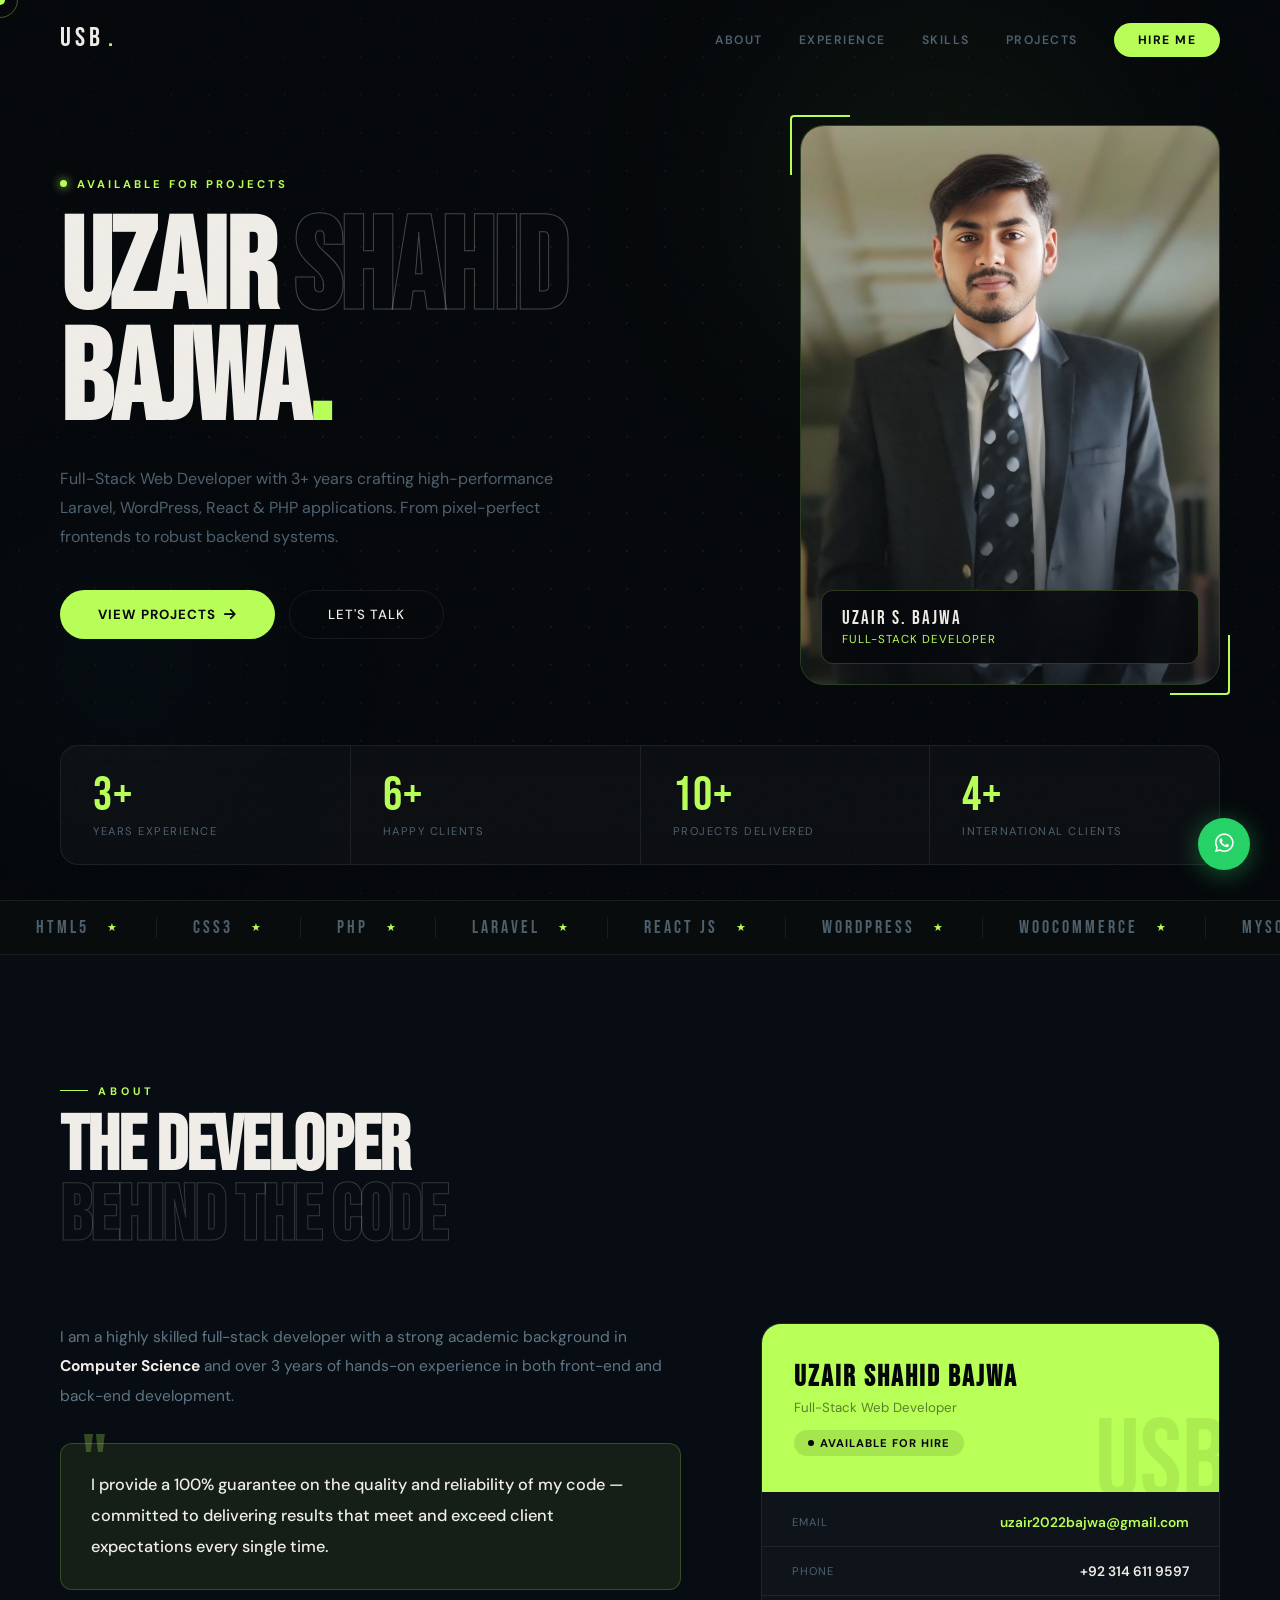
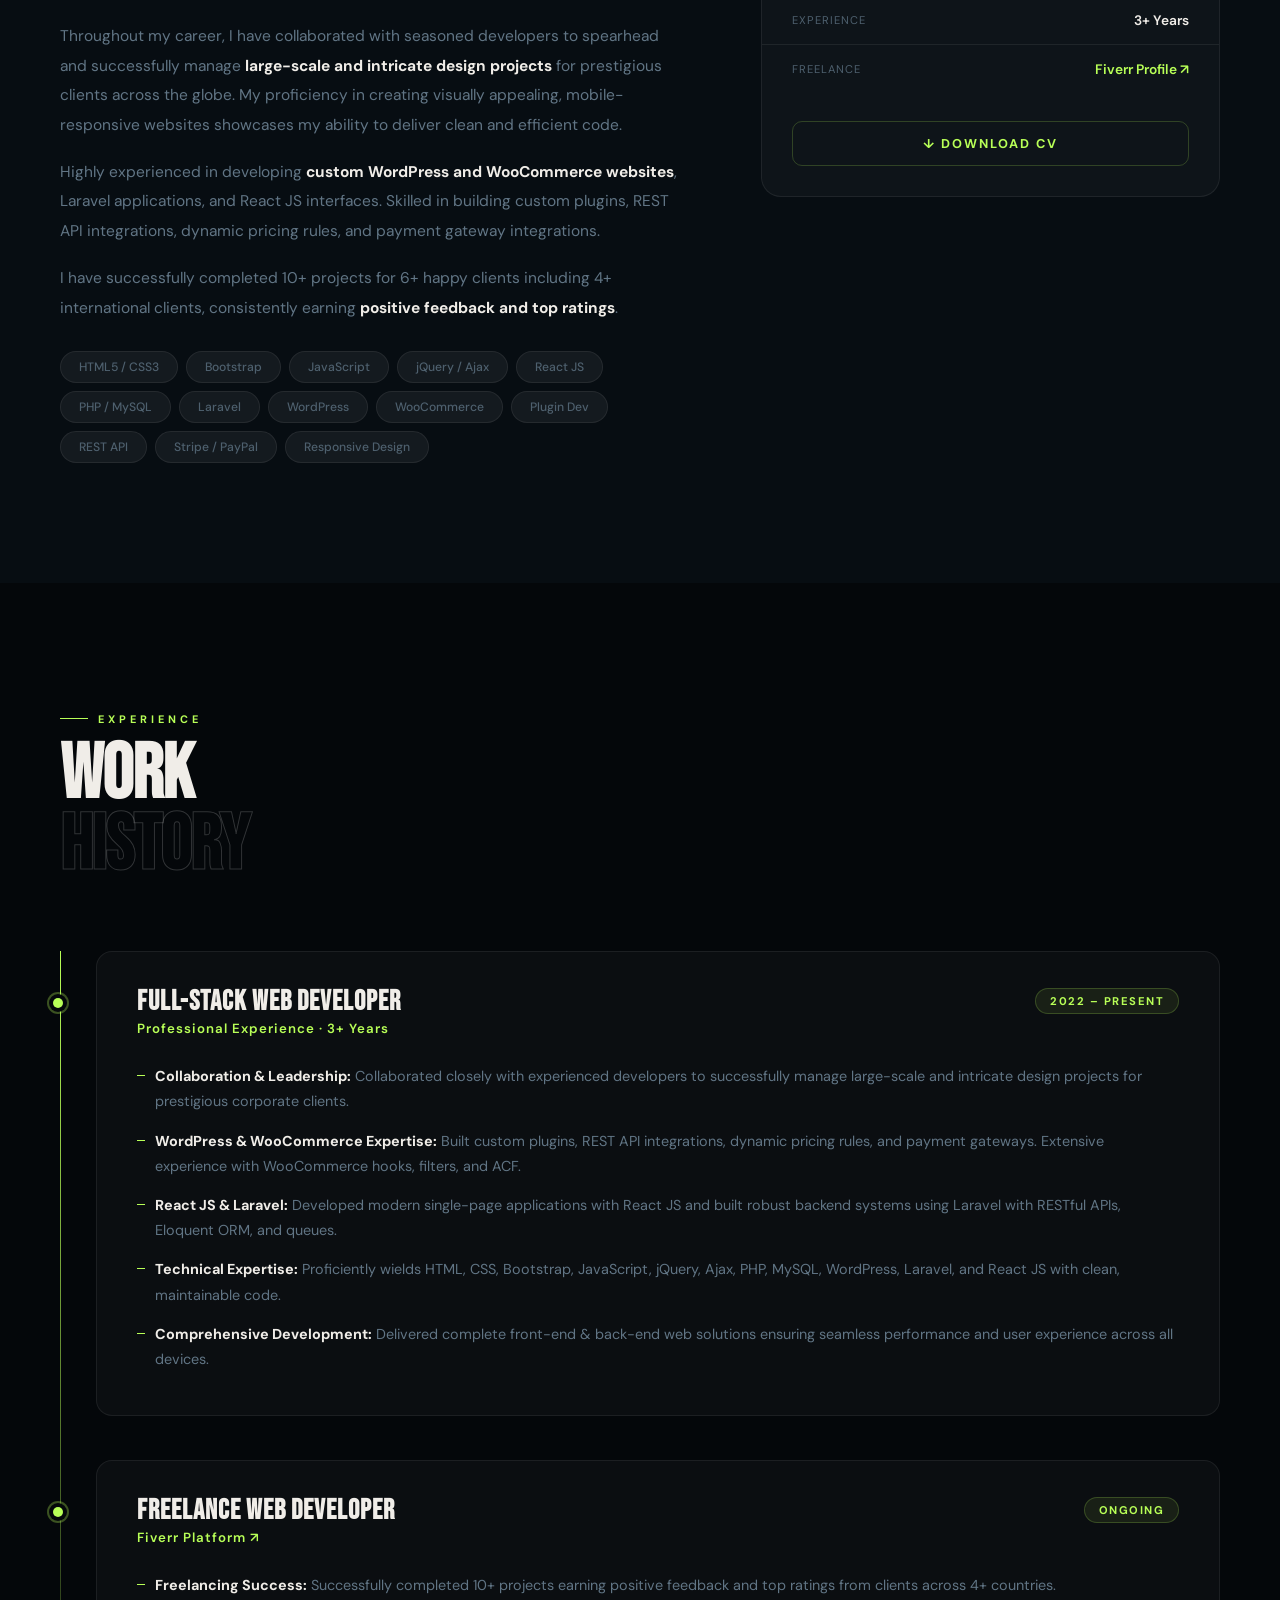
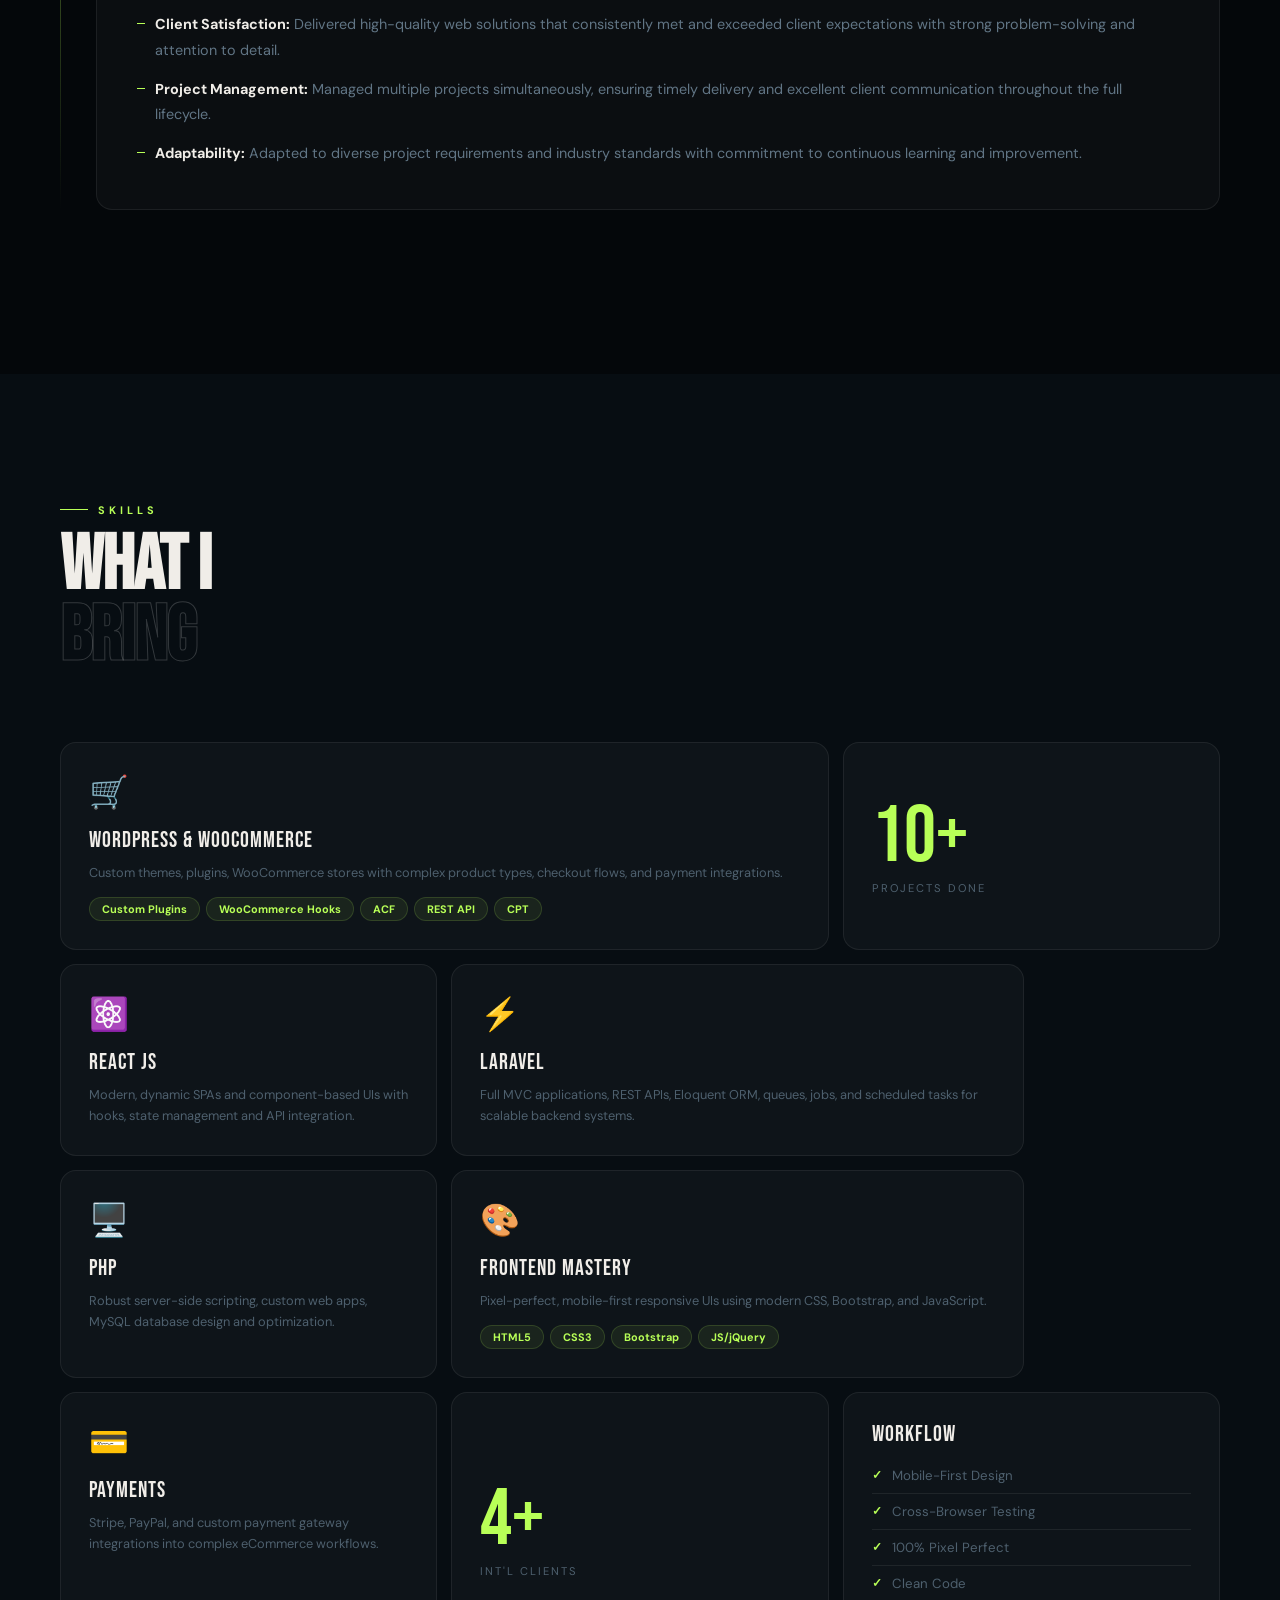
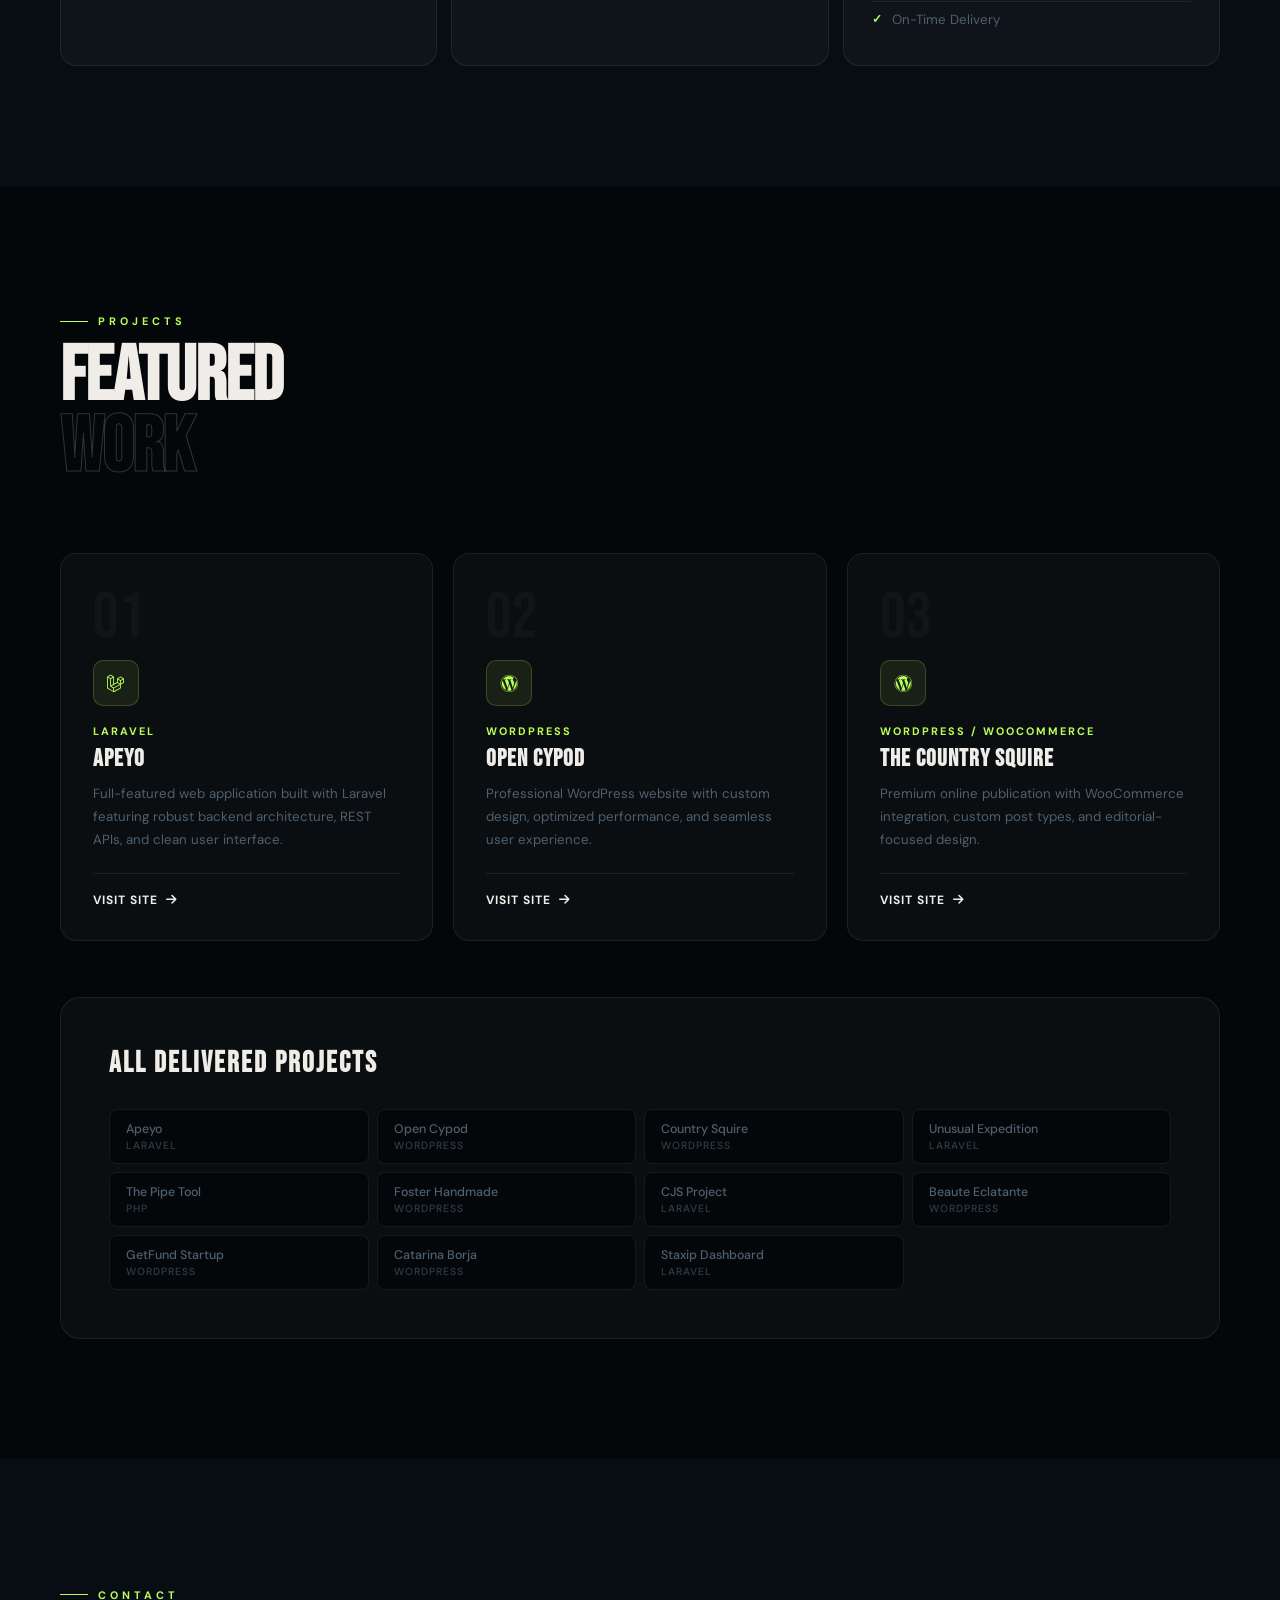
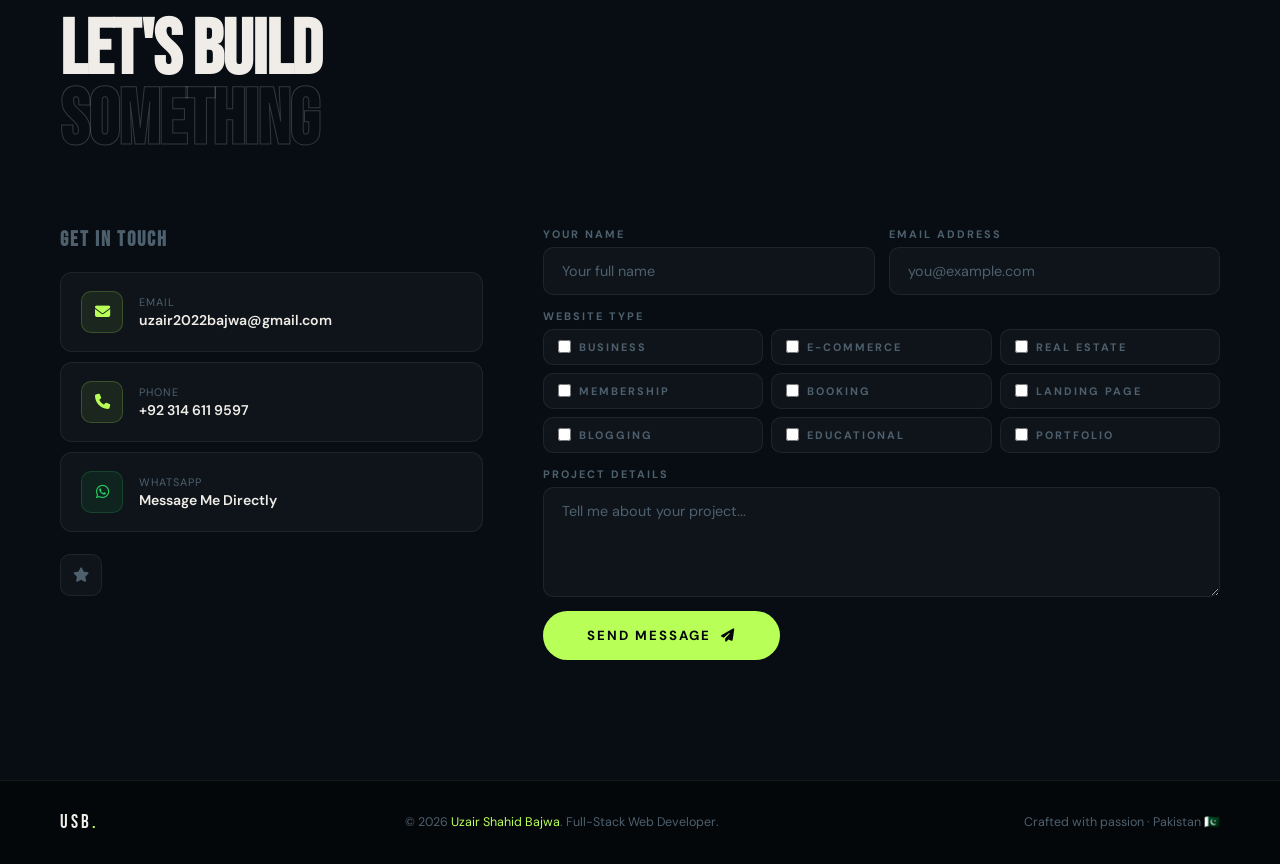
==== index.html @ b44d60c8 "Update index.html" ====
<!doctype html>
<html lang="en">
<head>
<meta charset="utf-8">
<meta name="viewport" content="width=device-width, initial-scale=1">
<title>Uzair Shahid Bajwa — Full Stack Developer</title>
<link rel="preconnect" href="https://fonts.googleapis.com">
<link rel="preconnect" href="https://fonts.gstatic.com" crossorigin>
<link href="https://fonts.googleapis.com/css2?family=Bebas+Neue&family=DM+Sans:wght@300;400;500;600&display=swap" rel="stylesheet">
<link rel="stylesheet" href="https://cdnjs.cloudflare.com/ajax/libs/font-awesome/6.4.0/css/all.min.css"/>
<link rel="stylesheet" href="css/style.css">
</head>


<div id="cursor"></div>
<div id="cursor-ring"></div>

<!-- LOADER -->
<div id="loader">
  <div class="ld-name">UZAIR <em>.</em></div>
  <div class="ld-bar"><div class="ld-fill"></div></div>
</div>

<!-- NAV -->
<nav id="nav">
  <a href="#hero" class="nav-logo">USB<em>.</em></a>
  <ul class="nav-links">
    <li><a href="#about">About</a></li>
    <li><a href="#experience">Experience</a></li>
    <li><a href="#skills">Skills</a></li>
    <li><a href="#projects">Projects</a></li>
    <li><a href="#contact" class="nav-pill">Hire Me</a></li>
  </ul>
</nav>

<!-- HERO -->
<section id="hero">
  <div class="hero-dots"></div>
  <div class="orb orb1"></div>
  <div class="orb orb2"></div>

  <div class="hero-inner">
    <div>
      <div class="hero-eyebrow">
        <span class="live-dot"></span>
        Available for Projects
      </div>
      <h1 class="hero-h1">
        UZAIR
        <span class="outline">SHAHID</span>
        BAJWA<span class="lm">.</span>
      </h1>
      <p class="hero-sub">
        Full-Stack Web Developer with 3+ years crafting high-performance Laravel, WordPress, React & PHP applications. From pixel-perfect frontends to robust backend systems.
      </p>
      <div class="hero-btns">
        <a href="#projects" class="btn-lime">View Projects <i class="fas fa-arrow-right"></i></a>
        <a href="#contact" class="btn-ghost">Let's Talk</a>
      </div>
    </div>

    <!-- IMAGE CARD -->
    <div class="hero-img-card">
      <div class="img-corner"></div>
      <div class="img-corner2"></div>
      <div class="img-frame">
        <!-- Replace src below with your actual photo path e.g. src="assets/images/uzair.jpg" -->
        <img src="images/image1.jpg" alt="Uzair Shahid Bajwa"
            />
        <div class="img-tag">
          <div class="img-tag-name">Uzair S. Bajwa</div>
          <div class="img-tag-role">Full-Stack Developer</div>
        </div>
      </div>
    </div>
  </div>

  <div class="hero-stats-strip">
    <div class="hs"><div class="hs-num">3+</div><div class="hs-lbl">Years Experience</div></div>
    <div class="hs"><div class="hs-num">6+</div><div class="hs-lbl">Happy Clients</div></div>
    <div class="hs"><div class="hs-num">10+</div><div class="hs-lbl">Projects Delivered</div></div>
    <div class="hs"><div class="hs-num">4+</div><div class="hs-lbl">International Clients</div></div>
  </div>
</section>

<!-- MARQUEE -->
<div class="marquee-wrap">
  <div class="marquee-track">
    <div class="mqi">HTML5 <em>★</em></div>
    <div class="mqi">CSS3 <em>★</em></div>
    <div class="mqi">PHP <em>★</em></div>
    <div class="mqi">Laravel <em>★</em></div>
    <div class="mqi">React JS <em>★</em></div>
    <div class="mqi">WordPress <em>★</em></div>
    <div class="mqi">WooCommerce <em>★</em></div>
    <div class="mqi">MySQL <em>★</em></div>
    <div class="mqi">JavaScript <em>★</em></div>
    <div class="mqi">jQuery <em>★</em></div>
    <div class="mqi">Bootstrap <em>★</em></div>
    <div class="mqi">REST API <em>★</em></div>
    <!-- duplicate -->
    <div class="mqi">HTML5 <em>★</em></div>
    <div class="mqi">CSS3 <em>★</em></div>
    <div class="mqi">PHP <em>★</em></div>
    <div class="mqi">Laravel <em>★</em></div>
    <div class="mqi">React JS <em>★</em></div>
    <div class="mqi">WordPress <em>★</em></div>
    <div class="mqi">WooCommerce <em>★</em></div>
    <div class="mqi">MySQL <em>★</em></div>
    <div class="mqi">JavaScript <em>★</em></div>
    <div class="mqi">jQuery <em>★</em></div>
    <div class="mqi">Bootstrap <em>★</em></div>
    <div class="mqi">REST API <em>★</em></div>
  </div>
</div>

<!-- ABOUT -->
<section id="about">
  <div class="lbl">About</div>
  <h2 class="big">THE DEVELOPER<br><span class="dim">BEHIND THE CODE</span></h2>
  <div class="about-grid">
    <div class="about-text">
      <p>I am a highly skilled full-stack developer with a strong academic background in <strong>Computer Science</strong> and over 3 years of hands-on experience in both front-end and back-end development.</p>
      <div class="quote-block">
        <p>I provide a 100% guarantee on the quality and reliability of my code — committed to delivering results that meet and exceed client expectations every single time.</p>
      </div>
      <p>Throughout my career, I have collaborated with seasoned developers to spearhead and successfully manage <strong>large-scale and intricate design projects</strong> for prestigious clients across the globe. My proficiency in creating visually appealing, mobile-responsive websites showcases my ability to deliver clean and efficient code.</p>
      <p>Highly experienced in developing <strong>custom WordPress and WooCommerce websites</strong>, Laravel applications, and React JS interfaces. Skilled in building custom plugins, REST API integrations, dynamic pricing rules, and payment gateway integrations.</p>
      <p>I have successfully completed 10+ projects for 6+ happy clients including 4+ international clients, consistently earning <strong>positive feedback and top ratings</strong>.</p>
      <div class="stags">
        <span class="stag">HTML5 / CSS3</span>
        <span class="stag">Bootstrap</span>
        <span class="stag">JavaScript</span>
        <span class="stag">jQuery / Ajax</span>
        <span class="stag">React JS</span>
        <span class="stag">PHP / MySQL</span>
        <span class="stag">Laravel</span>
        <span class="stag">WordPress</span>
        <span class="stag">WooCommerce</span>
        <span class="stag">Plugin Dev</span>
        <span class="stag">REST API</span>
        <span class="stag">Stripe / PayPal</span>
        <span class="stag">Responsive Design</span>
      </div>
    </div>
    <div>
      <div class="info-panel">
        <div class="ip-top">
          <h3>Uzair Shahid Bajwa</h3>
          <p>Full-Stack Web Developer</p>
          <span class="avail"><span class="adot"></span> Available for Hire</span>
        </div>
        <div class="ip-body">
          <div class="ip-row">
            <span class="ip-k">Email</span>
            <span class="ip-v"><a href="mailto:uzair2022bajwa@gmail.com">uzair2022bajwa@gmail.com</a></span>
          </div>
          <div class="ip-row">
            <span class="ip-k">Phone</span>
            <span class="ip-v"><a href="tel:+923146119597" style="color:var(--white)">+92 314 611 9597</a></span>
          </div>
          <div class="ip-row">
            <span class="ip-k">Experience</span>
            <span class="ip-v">3+ Years</span>
          </div>
          <div class="ip-row">
            <span class="ip-k">Freelance</span>
            <span class="ip-v"><a href="https://www.fiverr.com/s/dDQYqYa" target="_blank">Fiverr Profile ↗</a></span>
          </div>
        </div>
        <a href="images/my_cv.pdf" download target="_blank" class="cv-btn">↓ Download CV</a>
      </div>
    </div>
  </div>
</section>

<!-- EXPERIENCE -->
<section id="experience">
  <div class="lbl">Experience</div>
  <h2 class="big">WORK<br><span class="dim">HISTORY</span></h2>
  <div class="exp-tl">
    <div class="exp-item">
      <div class="exp-top">
        <h3 class="exp-role">Full-Stack Web Developer</h3>
        <span class="exp-period">2022 – Present</span>
      </div>
      <p class="exp-co">Professional Experience · 3+ Years</p>
      <ul class="exp-pts">
        <li><strong>Collaboration & Leadership:</strong> Collaborated closely with experienced developers to successfully manage large-scale and intricate design projects for prestigious corporate clients.</li>
        <li><strong>WordPress & WooCommerce Expertise:</strong> Built custom plugins, REST API integrations, dynamic pricing rules, and payment gateways. Extensive experience with WooCommerce hooks, filters, and ACF.</li>
        <li><strong>React JS & Laravel:</strong> Developed modern single-page applications with React JS and built robust backend systems using Laravel with RESTful APIs, Eloquent ORM, and queues.</li>
        <li><strong>Technical Expertise:</strong> Proficiently wields HTML, CSS, Bootstrap, JavaScript, jQuery, Ajax, PHP, MySQL, WordPress, Laravel, and React JS with clean, maintainable code.</li>
        <li><strong>Comprehensive Development:</strong> Delivered complete front-end & back-end web solutions ensuring seamless performance and user experience across all devices.</li>
      </ul>
    </div>
    <div class="exp-item">
      <div class="exp-top">
        <h3 class="exp-role">Freelance Web Developer</h3>
        <span class="exp-period">Ongoing</span>
      </div>
      <p class="exp-co"><a href="https://www.fiverr.com/s/dDQYqYa" target="_blank">Fiverr Platform ↗</a></p>
      <ul class="exp-pts">
        <li><strong>Freelancing Success:</strong> Successfully completed 10+ projects earning positive feedback and top ratings from clients across 4+ countries.</li>
        <li><strong>Client Satisfaction:</strong> Delivered high-quality web solutions that consistently met and exceeded client expectations with strong problem-solving and attention to detail.</li>
        <li><strong>Project Management:</strong> Managed multiple projects simultaneously, ensuring timely delivery and excellent client communication throughout the full lifecycle.</li>
        <li><strong>Adaptability:</strong> Adapted to diverse project requirements and industry standards with commitment to continuous learning and improvement.</li>
      </ul>
    </div>
  </div>
</section>

<!-- SKILLS BENTO -->
<section id="skills">
  <div class="lbl">Skills</div>
  <h2 class="big">WHAT I<br><span class="dim">BRING</span></h2>
  <div class="bento">
    <div class="bc w4">
      <span class="bc-icon">🛒</span>
      <div class="bc-title">WordPress & WooCommerce</div>
      <div class="bc-desc">Custom themes, plugins, WooCommerce stores with complex product types, checkout flows, and payment integrations.</div>
      <div class="bc-tags">
        <span class="btag">Custom Plugins</span>
        <span class="btag">WooCommerce Hooks</span>
        <span class="btag">ACF</span>
        <span class="btag">REST API</span>
        <span class="btag">CPT</span>
      </div>
    </div>
    <div class="bc w2 big-stat">
      <div class="big-num">10+</div>
      <div class="big-lbl">Projects Done</div>
    </div>

    <div class="bc w2">
      <span class="bc-icon">⚛️</span>
      <div class="bc-title">React JS</div>
      <div class="bc-desc">Modern, dynamic SPAs and component-based UIs with hooks, state management and API integration.</div>
    </div>
    <div class="bc w3">
      <span class="bc-icon">⚡</span>
      <div class="bc-title">Laravel</div>
      <div class="bc-desc">Full MVC applications, REST APIs, Eloquent ORM, queues, jobs, and scheduled tasks for scalable backend systems.</div>
    </div>
    <div class="bc w2">
      <span class="bc-icon">🖥️</span>
      <div class="bc-title">PHP</div>
      <div class="bc-desc">Robust server-side scripting, custom web apps, MySQL database design and optimization.</div>
    </div>

    <div class="bc w3">
      <span class="bc-icon">🎨</span>
      <div class="bc-title">Frontend Mastery</div>
      <div class="bc-desc">Pixel-perfect, mobile-first responsive UIs using modern CSS, Bootstrap, and JavaScript.</div>
      <div class="bc-tags">
        <span class="btag">HTML5</span>
        <span class="btag">CSS3</span>
        <span class="btag">Bootstrap</span>
        <span class="btag">JS/jQuery</span>
      </div>
    </div>
    <div class="bc w2">
      <span class="bc-icon">💳</span>
      <div class="bc-title">Payments</div>
      <div class="bc-desc">Stripe, PayPal, and custom payment gateway integrations into complex eCommerce workflows.</div>
    </div>
    <div class="bc w2 big-stat">
      <div class="big-num">4+</div>
      <div class="big-lbl">Int'l Clients</div>
    </div>

    <div class="bc w2">
      <div class="bc-title">Workflow</div>
      <ul class="wf-list">
        <li>Mobile-First Design</li>
        <li>Cross-Browser Testing</li>
        <li>100% Pixel Perfect</li>
        <li>Clean Code</li>
        <li>On-Time Delivery</li>
      </ul>
    </div>
  </div>
</section>

<!-- PROJECTS -->
<section id="projects">
  <div class="lbl">Projects</div>
  <h2 class="big">FEATURED<br><span class="dim">WORK</span></h2>

  <div class="proj-grid">
    <div class="proj-card">
      <div class="proj-num">01</div>
      <div class="proj-icon"><i class="fab fa-laravel"></i></div>
      <p class="proj-tech">Laravel</p>
      <h3 class="proj-name">Apeyo</h3>
      <p class="proj-desc">Full-featured web application built with Laravel featuring robust backend architecture, REST APIs, and clean user interface.</p>
      <a href="https://www.apeyo.com/" target="_blank" class="proj-link">Visit Site <i class="fas fa-arrow-right"></i></a>
    </div>
    <div class="proj-card">
      <div class="proj-num">02</div>
      <div class="proj-icon"><i class="fab fa-wordpress"></i></div>
      <p class="proj-tech">WordPress</p>
      <h3 class="proj-name">Open Cypod</h3>
      <p class="proj-desc">Professional WordPress website with custom design, optimized performance, and seamless user experience.</p>
      <a href="https://opencypod.org/" target="_blank" class="proj-link">Visit Site <i class="fas fa-arrow-right"></i></a>
    </div>
    <div class="proj-card">
      <div class="proj-num">03</div>
      <div class="proj-icon"><i class="fab fa-wordpress"></i></div>
      <p class="proj-tech">WordPress / WooCommerce</p>
      <h3 class="proj-name">The Country Squire</h3>
      <p class="proj-desc">Premium online publication with WooCommerce integration, custom post types, and editorial-focused design.</p>
      <a href="https://www.thecountrysquireonline.com/" target="_blank" class="proj-link">Visit Site <i class="fas fa-arrow-right"></i></a>
    </div>
  </div>

  <div class="port-wrap">
    <h3>All Delivered Projects</h3>
    <div class="port-links">
      <a href="https://www.apeyo.com/" target="_blank" class="pl">Apeyo<span>Laravel</span></a>
      <a href="https://opencypod.org/" target="_blank" class="pl">Open Cypod<span>WordPress</span></a>
      <a href="https://www.thecountrysquireonline.com/" target="_blank" class="pl">Country Squire<span>WordPress</span></a>
      <a href="https://office.unusualexpedition.com/" target="_blank" class="pl">Unusual Expedition<span>Laravel</span></a>
      <a href="http://thepipetool.com/view/index.php" target="_blank" class="pl">The Pipe Tool<span>PHP</span></a>
      <a href="https://fosterhandmade.com/" target="_blank" class="pl">Foster Handmade<span>WordPress</span></a>
      <a href="https://cjs.mya.mybluehost.me/" target="_blank" class="pl">CJS Project<span>Laravel</span></a>
      <a href="https://beauteeclatante.pk/" target="_blank" class="pl">Beaute Eclatante<span>WordPress</span></a>
      <a href="https://getfund-startup.com/" target="_blank" class="pl">GetFund Startup<span>WordPress</span></a>
      <a href="https://catarinaborja.com/" target="_blank" class="pl">Catarina Borja<span>WordPress</span></a>
      <a href="https://dashboard.staxip.com/" target="_blank" class="pl">Staxip Dashboard<span>Laravel</span></a>
    </div>
  </div>
</section>

<!-- CONTACT -->
<section id="contact">
  <div class="lbl">Contact</div>
  <h2 class="big">LET'S BUILD<br><span class="dim">SOMETHING</span></h2>

  <div class="contact-wrap">
    <div class="contact-left">
      <h3>GET IN TOUCH</h3>
      <a href="mailto:uzair2022bajwa@gmail.com" class="ci">
        <div class="ci-icon"><i class="fas fa-envelope"></i></div>
        <div><div class="ci-t1">Email</div><div class="ci-t2">uzair2022bajwa@gmail.com</div></div>
      </a>
      <a href="tel:+923146119597" class="ci" style="text-decoration:none">
        <div class="ci-icon"><i class="fas fa-phone"></i></div>
        <div><div class="ci-t1">Phone</div><div class="ci-t2">+92 314 611 9597</div></div>
      </a>
      <a href="https://wa.me/923146119597" target="_blank" class="ci" style="text-decoration:none">
        <div class="ci-icon" style="color:#25d366;background:rgba(37,211,102,0.08);border-color:rgba(37,211,102,0.2)"><i class="fab fa-whatsapp"></i></div>
        <div><div class="ci-t1">WhatsApp</div><div class="ci-t2">Message Me Directly</div></div>
      </a>
      <div class="socials">
        <a href="https://www.fiverr.com/s/dDQYqYa" target="_blank" class="soc" title="Fiverr"><i class="fas fa-star"></i></a>
      </div>
    </div>

 <form id="cf" action="https://formspree.io/f/mojkwgqv" method="POST" class="cform">
  <input type="hidden" name="_subject" value="New Portfolio Message - Uzair Shahid Bajwa">

  <div class="frow">
    <div class="fg">
      <label>Your Name</label>
      <input type="text" name="name" id="nm" placeholder="Your full name" required>
    </div>

    <div class="fg">
      <label>Email Address</label>
      <input type="email" name="email" id="em" placeholder="you@example.com" required>
    </div>
  </div>

  <div class="fg">
    <label>Website Type</label>
    <div class="type-grid">
      <label class="tcheck"><input type="checkbox" name="project_type[]" value="Business"> Business</label>
      <label class="tcheck"><input type="checkbox" name="project_type[]" value="E-commerce"> E-commerce</label>
      <label class="tcheck"><input type="checkbox" name="project_type[]" value="Real Estate"> Real Estate</label>
      <label class="tcheck"><input type="checkbox" name="project_type[]" value="Membership"> Membership</label>
      <label class="tcheck"><input type="checkbox" name="project_type[]" value="Booking"> Booking</label>
      <label class="tcheck"><input type="checkbox" name="project_type[]" value="Landing Page"> Landing Page</label>
      <label class="tcheck"><input type="checkbox" name="project_type[]" value="Blogging"> Blogging</label>
      <label class="tcheck"><input type="checkbox" name="project_type[]" value="Educational"> Educational</label>
      <label class="tcheck"><input type="checkbox" name="project_type[]" value="Portfolio"> Portfolio</label>
    </div>
  </div>

  <div class="fg">
    <label>Project Details</label>
    <textarea name="message" id="msg" placeholder="Tell me about your project..." required></textarea>
  </div>

  <div id="ty" style="display:none;">✓ Message sent! I'll get back to you very soon.</div>
  <div id="err" style="display:none;">Please fill in your name, email and message.</div>

  <button type="button" id="sb" class="submit-btn">
    Send Message <i class="fas fa-paper-plane"></i>
  </button>
</form>
  </div>
</section>

<!-- FOOTER -->
<footer>
  <span class="f-logo">USB<em>.</em></span>
  <p>© <span id="yr"></span> <a href="#">Uzair Shahid Bajwa</a>. Full-Stack Web Developer.</p>
  <p>Crafted with passion · Pakistan 🇵🇰</p>
</footer>

<!-- WhatsApp -->
<a href="https://wa.me/923146119597?text=Hello%20I%20have%20a%20question%20about%20your%20services" target="_blank" class="wa">
  <i class="fab fa-whatsapp"></i>
</a>
<script src="js/all.js"></script>
</body>
</html>
---- css/style.css ----
*{margin:0;padding:0;box-sizing:border-box}
:root{
  --bg:#04070a;
  --bg2:#070d12;
  --surface:rgba(255,255,255,0.03);
  --surface2:rgba(255,255,255,0.055);
  --lime:#b8ff57;
  --lime-dim:rgba(184,255,87,0.08);
  --lime-glow:rgba(184,255,87,0.22);
  --white:#f0ede8;
  --muted:#4e606e;
  --border:rgba(255,255,255,0.07);
  --border-lime:rgba(184,255,87,0.2);
}
html{scroll-behavior:smooth}
body{
  background:var(--bg);
  color:var(--white);
  font-family:'DM Sans',sans-serif;
  overflow-x:hidden;
  cursor:none;
}

/* ── CURSOR ── */
#cursor{
  width:10px;height:10px;
  background:var(--lime);
  border-radius:50%;
  position:fixed;top:0;left:0;
  pointer-events:none;z-index:99999;
  transform:translate(-50%,-50%);
  transition:transform 0.1s,width 0.3s,height 0.3s;
}
#cursor-ring{
  width:36px;height:36px;
  border:1px solid rgba(184,255,87,0.35);
  border-radius:50%;
  position:fixed;top:0;left:0;
  pointer-events:none;z-index:99998;
  transform:translate(-50%,-50%);
  transition:left 0.13s ease,top 0.13s ease,width 0.3s,height 0.3s;
}

/* ── NOISE ── */
body::after{
  content:'';position:fixed;inset:0;
  background-image:url("data:image/svg+xml,%3Csvg xmlns='http://www.w3.org/2000/svg'%3E%3Cfilter id='n'%3E%3CfeTurbulence type='fractalNoise' baseFrequency='0.75' numOctaves='4'/%3E%3C/filter%3E%3Crect width='100%25' height='100%25' filter='url(%23n)' opacity='0.03'/%3E%3C/svg%3E");
  pointer-events:none;z-index:99997;
}
::-webkit-scrollbar{width:2px}
::-webkit-scrollbar-track{background:var(--bg)}
::-webkit-scrollbar-thumb{background:var(--lime);border-radius:2px}

/* ── LOADER ── */
#loader{
  position:fixed;inset:0;
  background:var(--bg);z-index:99996;
  display:flex;align-items:center;justify-content:center;flex-direction:column;gap:20px;
  transition:opacity 0.7s,visibility 0.7s;
}
#loader.hide{opacity:0;visibility:hidden}
.ld-name{
  font-family:'Bebas Neue',sans-serif;
  font-size:clamp(2.5rem,8vw,4.5rem);
  letter-spacing:10px;color:var(--white);
}
.ld-name em{color:var(--lime);font-style:normal}
.ld-bar{width:220px;height:2px;background:var(--border);border-radius:2px;overflow:hidden}
.ld-fill{height:100%;background:var(--lime);width:0%;animation:loadbar 1.8s ease forwards;border-radius:2px}
@keyframes loadbar{to{width:100%}}

/* ── NAV ── */
nav{
  position:fixed;top:0;left:0;right:0;z-index:1000;
  padding:22px 60px;
  display:flex;align-items:center;justify-content:space-between;
  transition:all 0.4s;
}
nav.scrolled{
  background:rgba(4,7,10,0.92);
  backdrop-filter:blur(24px);
  border-bottom:1px solid var(--border);
  padding:16px 60px;
}
.nav-logo{
  font-family:'Bebas Neue',sans-serif;
  font-size:1.7rem;letter-spacing:4px;
  color:var(--white);text-decoration:none;
  display:flex;align-items:center;gap:4px;
}
.nav-logo em{color:var(--lime);font-style:normal}
.nav-links{display:flex;gap:36px;list-style:none;align-items:center}
.nav-links a{
  color:var(--muted);text-decoration:none;
  font-size:0.76rem;font-weight:600;
  letter-spacing:1.5px;text-transform:uppercase;
  transition:color 0.3s;
}
.nav-links a:hover{color:var(--white)}
.nav-pill{
  background:var(--lime) !important;color:var(--bg) !important;
  padding:9px 24px;border-radius:100px;
  font-weight:700 !important;
  transition:transform 0.3s,box-shadow 0.3s !important;
}
.nav-pill:hover{transform:scale(1.05);box-shadow:0 0 28px var(--lime-glow) !important}

/* ── HERO ── */
#hero{
  min-height:100vh;display:flex;flex-direction:column;
  justify-content:center;
  padding:0 60px;position:relative;overflow:hidden;
}
.hero-dots{
  position:absolute;inset:0;
  background-image:radial-gradient(rgba(255,255,255,0.055) 1px,transparent 1px);
  background-size:38px 38px;
  mask-image:radial-gradient(ellipse 80% 80% at 50% 50%,black 30%,transparent 100%);
}
.orb{position:absolute;border-radius:50%;filter:blur(90px);pointer-events:none}
.orb1{
  width:550px;height:550px;
  background:radial-gradient(circle,rgba(184,255,87,0.07),transparent 70%);
  top:-80px;right:5%;
  animation:flt1 9s ease-in-out infinite;
}
.orb2{
  width:380px;height:380px;
  background:radial-gradient(circle,rgba(57,180,255,0.05),transparent 70%);
  bottom:5%;left:-5%;
  animation:flt2 11s ease-in-out infinite;
}
@keyframes flt1{0%,100%{transform:translateY(0) scale(1)}50%{transform:translateY(-50px) scale(1.08)}}
@keyframes flt2{0%,100%{transform:translateY(0)}50%{transform:translateY(35px)}}

.hero-inner{
  position:relative;z-index:2;
  display:grid;grid-template-columns:1fr 420px;
  gap:60px;align-items:center;
  padding-top:90px;
}
.hero-eyebrow{
  display:inline-flex;align-items:center;gap:10px;
  font-size:0.7rem;font-weight:700;letter-spacing:3px;text-transform:uppercase;
  color:var(--lime);margin-bottom:24px;
  opacity:0;animation:fadeUp 0.8s 1.7s ease forwards;
}
.live-dot{
  width:7px;height:7px;border-radius:50%;
  background:var(--lime);box-shadow:0 0 10px var(--lime);
  animation:blink 1.4s infinite;
}
@keyframes blink{0%,100%{opacity:1}50%{opacity:0.25}}

.hero-h1{
  font-family:'Bebas Neue',sans-serif;
  font-size:clamp(4.5rem,10vw,9.5rem);
  line-height:0.87;letter-spacing:-2px;
  opacity:0;animation:fadeUp 0.9s 1.8s ease forwards;
}
.hero-h1 .outline{
  -webkit-text-stroke:1px rgba(255,255,255,0.25);color:transparent;
}
.hero-h1 .lm{color:var(--lime)}

.hero-sub{
  font-size:1rem;color:var(--muted);line-height:1.8;
  max-width:500px;margin-top:28px;
  opacity:0;animation:fadeUp 0.8s 2s ease forwards;
}
.hero-btns{
  display:flex;gap:14px;margin-top:38px;flex-wrap:wrap;
  opacity:0;animation:fadeUp 0.8s 2.2s ease forwards;
}
.btn-lime{
  background:var(--lime);color:var(--bg);border:none;
  padding:15px 38px;font-family:'DM Sans',sans-serif;
  font-size:0.83rem;font-weight:700;letter-spacing:1px;text-transform:uppercase;
  border-radius:100px;cursor:none;text-decoration:none;
  display:inline-flex;align-items:center;gap:8px;
  transition:all 0.3s;
}
.btn-lime:hover{transform:translateY(-3px);box-shadow:0 14px 40px var(--lime-glow)}
.btn-ghost{
  background:transparent;color:var(--white);
  border:1px solid var(--border);
  padding:15px 38px;font-family:'DM Sans',sans-serif;
  font-size:0.83rem;font-weight:500;letter-spacing:1px;text-transform:uppercase;
  border-radius:100px;cursor:none;text-decoration:none;
  transition:all 0.3s;
}
.btn-ghost:hover{border-color:var(--border-lime);color:var(--lime);transform:translateY(-3px)}

/* ── HERO IMAGE CARD ── */
.hero-img-card{
  opacity:0;animation:fadeUp 0.9s 1.9s ease forwards;
  position:relative;
}
.img-frame{
  width:100%;aspect-ratio:3/4;
  border-radius:24px;
  border:1px solid var(--border-lime);
  overflow:hidden;
  position:relative;
  background:var(--bg2);
}
.img-frame img{
  width:100%;height:100%;
  object-fit:cover;object-position:top center;
  display:block;
  filter:grayscale(20%) contrast(1.05);
}
/* Placeholder if no image */
.img-placeholder{
  width:100%;height:100%;
  display:flex;flex-direction:column;
  align-items:center;justify-content:center;
  gap:16px;
  background:linear-gradient(135deg, rgba(184,255,87,0.04), rgba(57,180,255,0.04));
}
.img-placeholder i{font-size:4rem;color:rgba(184,255,87,0.2)}
.img-placeholder p{font-size:0.78rem;color:var(--muted);letter-spacing:2px;text-transform:uppercase}

/* Overlay gradient on image */
.img-frame::after{
  content:'';position:absolute;inset:0;
  background:linear-gradient(to top, rgba(4,7,10,0.6) 0%, transparent 50%);
}
/* Corner accent */
.img-corner{
  position:absolute;
  width:60px;height:60px;
  border-top:2px solid var(--lime);
  border-left:2px solid var(--lime);
  top:-10px;left:-10px;border-radius:4px 0 0 0;
}
.img-corner2{
  position:absolute;
  width:60px;height:60px;
  border-bottom:2px solid var(--lime);
  border-right:2px solid var(--lime);
  bottom:-10px;right:-10px;border-radius:0 0 4px 0;
}
/* Floating tag */
.img-tag{
  position:absolute;bottom:20px;left:20px;right:20px;z-index:2;
  background:rgba(4,7,10,0.85);
  backdrop-filter:blur(12px);
  border:1px solid var(--border-lime);
  border-radius:12px;padding:16px 20px;
}
.img-tag-name{
  font-family:'Bebas Neue',sans-serif;
  font-size:1.2rem;letter-spacing:2px;color:var(--white);
}
.img-tag-role{font-size:0.72rem;color:var(--lime);letter-spacing:1px;text-transform:uppercase;margin-top:2px}

/* ── HERO STATS ── */
.hero-stats-strip{
  position:relative;z-index:2;
  margin-top:60px;
  display:flex;gap:0;
  border:1px solid var(--border);border-radius:18px;
  background:var(--surface);backdrop-filter:blur(20px);
  overflow:hidden;
  opacity:0;animation:fadeUp 0.8s 2.4s ease forwards;
}
.hs{flex:1;padding:26px 32px;border-right:1px solid var(--border);position:relative;overflow:hidden}
.hs:last-child{border-right:none}
.hs::before{
  content:'';position:absolute;top:0;left:0;right:0;height:2px;
  background:linear-gradient(to right,transparent,var(--lime),transparent);
  opacity:0;transition:opacity 0.3s;
}
.hs:hover::before{opacity:1}
.hs-num{
  font-family:'Bebas Neue',sans-serif;
  font-size:3rem;color:var(--lime);line-height:1;letter-spacing:1px;
}
.hs-lbl{font-size:0.7rem;color:var(--muted);letter-spacing:1.5px;text-transform:uppercase;margin-top:4px}

@keyframes fadeUp{from{opacity:0;transform:translateY(28px)}to{opacity:1;transform:translateY(0)}}

/* ── MARQUEE ── */
.marquee-wrap{
  border-top:1px solid var(--border);border-bottom:1px solid var(--border);
  background:rgba(184,255,87,0.02);overflow:hidden;padding:0;
}
.marquee-track{
  display:flex;width:max-content;
  animation:marquee 22s linear infinite;padding:16px 0;
}
.mqi{
  display:flex;align-items:center;gap:18px;padding:0 36px;
  font-family:'Bebas Neue',sans-serif;font-size:1.1rem;letter-spacing:3px;
  color:var(--muted);border-right:1px solid var(--border);white-space:nowrap;
}
.mqi em{color:var(--lime);font-style:normal;font-size:0.7rem}
@keyframes marquee{from{transform:translateX(0)}to{transform:translateX(-50%)}}

/* ── SECTION BASE ── */
section{padding:120px 60px;position:relative}
.lbl{
  display:inline-flex;align-items:center;gap:10px;
  font-size:0.68rem;font-weight:700;letter-spacing:4px;text-transform:uppercase;
  color:var(--lime);margin-bottom:14px;
}
.lbl::before{content:'';width:28px;height:1px;background:var(--lime)}
h2.big{
  font-family:'Bebas Neue',sans-serif;
  font-size:clamp(3rem,6vw,5.5rem);line-height:0.92;letter-spacing:-1px;margin-bottom:70px;
}
h2.big .dim{-webkit-text-stroke:1px rgba(255,255,255,0.18);color:transparent}

/* ── ABOUT ── */
#about{background:var(--bg2)}
.about-grid{display:grid;grid-template-columns:1.15fr 0.85fr;gap:80px;align-items:start}
.about-text p{color:#617585;line-height:1.9;font-size:0.97rem;margin-bottom:18px}
.about-text p strong{color:var(--white)}
.quote-block{
  margin:32px 0;padding:26px 30px;
  background:var(--lime-dim);border:1px solid var(--border-lime);
  border-radius:12px;position:relative;
}
.quote-block::before{
  content:'"';font-family:'Bebas Neue',sans-serif;font-size:5rem;
  color:var(--lime);opacity:0.25;position:absolute;top:-18px;left:20px;line-height:1;
}
.quote-block p{color:var(--white) !important;font-size:1.02rem !important;font-weight:500;margin:0 !important}
.stags{display:flex;flex-wrap:wrap;gap:8px;margin-top:28px}
.stag{
  padding:7px 18px;background:var(--surface2);border:1px solid var(--border);
  border-radius:100px;font-size:0.76rem;font-weight:500;color:var(--muted);
  transition:all 0.3s;cursor:default;
}
.stag:hover{background:var(--lime-dim);border-color:var(--border-lime);color:var(--lime)}

/* INFO PANEL */
.info-panel{background:var(--surface);border:1px solid var(--border);border-radius:20px;overflow:hidden}
.ip-top{
  background:var(--lime);padding:36px 32px;position:relative;overflow:hidden;
}
.ip-top::after{
  content:'USB';position:absolute;right:-8px;bottom:-28px;
  font-family:'Bebas Neue',sans-serif;font-size:7rem;color:rgba(0,0,0,0.07);line-height:1;
}
.ip-top h3{font-family:'Bebas Neue',sans-serif;font-size:1.8rem;letter-spacing:2px;color:var(--bg)}
.ip-top p{color:rgba(0,0,0,0.5);font-size:0.83rem;margin-top:4px}
.avail{
  display:inline-flex;align-items:center;gap:6px;
  background:rgba(0,0,0,0.1);border-radius:100px;padding:6px 14px;
  font-size:0.7rem;font-weight:700;color:var(--bg);letter-spacing:1px;text-transform:uppercase;margin-top:14px;
}
.adot{width:6px;height:6px;border-radius:50%;background:var(--bg);animation:blink 1.4s infinite}
.ip-body{padding:6px 0}
.ip-row{
  display:flex;justify-content:space-between;align-items:center;
  padding:15px 30px;border-bottom:1px solid var(--border);font-size:0.86rem;
}
.ip-row:last-child{border-bottom:none}
.ip-k{color:var(--muted);font-size:0.7rem;letter-spacing:1px;text-transform:uppercase}
.ip-v{color:var(--white);font-weight:600}
.ip-v a{color:var(--lime);text-decoration:none}
.cv-btn{
  display:block;margin:22px 30px 30px;
  background:transparent;border:1px solid var(--border-lime);color:var(--lime);
  padding:13px;text-align:center;border-radius:10px;text-decoration:none;
  font-size:0.8rem;font-weight:700;letter-spacing:2px;text-transform:uppercase;transition:all 0.3s;
}
.cv-btn:hover{background:var(--lime);color:var(--bg)}

/* ── EXPERIENCE ── */
#experience{background:var(--bg)}
.exp-tl{position:relative;padding-left:36px}
.exp-tl::before{
  content:'';position:absolute;left:0;top:0;bottom:0;width:1px;
  background:linear-gradient(to bottom,var(--lime),transparent);
}
.exp-item{
  position:relative;margin-bottom:44px;padding:36px 40px;
  background:var(--surface);border:1px solid var(--border);border-radius:16px;
  transition:all 0.4s;
}
.exp-item::before{
  content:'';position:absolute;left:-44px;top:46px;
  width:10px;height:10px;border-radius:50%;background:var(--lime);
  box-shadow:0 0 0 4px var(--bg),0 0 0 6px rgba(184,255,87,0.3);
}
.exp-item:hover{border-color:var(--border-lime);background:var(--lime-dim);transform:translateX(8px)}
.exp-top{display:flex;justify-content:space-between;align-items:flex-start;flex-wrap:wrap;gap:12px;margin-bottom:4px}
.exp-role{font-family:'Bebas Neue',sans-serif;font-size:1.75rem;letter-spacing:1px;line-height:1}
.exp-period{
  background:var(--lime-dim);border:1px solid var(--border-lime);color:var(--lime);
  padding:5px 14px;border-radius:100px;font-size:0.7rem;font-weight:700;letter-spacing:1.5px;text-transform:uppercase;
}
.exp-co{color:var(--lime);font-size:0.83rem;font-weight:600;letter-spacing:1px;margin-bottom:20px}
.exp-co a{color:inherit;text-decoration:none}
.exp-pts{list-style:none}
.exp-pts li{
  padding:7px 0 7px 18px;position:relative;color:#617585;font-size:0.9rem;line-height:1.75;
}
.exp-pts li::before{content:'';position:absolute;left:0;top:18px;width:8px;height:1px;background:var(--lime)}
.exp-pts li strong{color:var(--white)}

/* ── SKILLS BENTO ── */
#skills{background:var(--bg2)}
.bento{display:grid;grid-template-columns:repeat(6,1fr);gap:14px}
.bc{
  background:var(--surface);border:1px solid var(--border);
  border-radius:16px;padding:28px;transition:all 0.35s;
}
.bc:hover{border-color:var(--border-lime);background:var(--lime-dim)}
.bc.w4{grid-column:span 4}.bc.w3{grid-column:span 3}
.bc.w2{grid-column:span 2}.bc.w6{grid-column:span 6}
.bc-icon{font-size:2rem;margin-bottom:14px;display:block}
.bc-title{font-family:'Bebas Neue',sans-serif;font-size:1.4rem;letter-spacing:1px;margin-bottom:8px}
.bc-desc{font-size:0.8rem;color:var(--muted);line-height:1.65}
.bc-tags{display:flex;flex-wrap:wrap;gap:6px;margin-top:14px}
.btag{
  padding:4px 12px;background:rgba(184,255,87,0.07);
  border:1px solid rgba(184,255,87,0.15);border-radius:100px;
  font-size:0.68rem;color:var(--lime);font-weight:700;
}
.big-stat{display:flex;flex-direction:column;justify-content:center}
.big-num{font-family:'Bebas Neue',sans-serif;font-size:5rem;color:var(--lime);line-height:1}
.big-lbl{font-size:0.7rem;color:var(--muted);letter-spacing:2px;text-transform:uppercase;margin-top:4px}
.wf-list{list-style:none;margin-top:10px}
.wf-list li{
  display:flex;align-items:center;gap:10px;padding:9px 0;
  border-bottom:1px solid var(--border);font-size:0.83rem;color:var(--muted);
}
.wf-list li:last-child{border-bottom:none}
.wf-list li::before{content:'✓';color:var(--lime);font-weight:700;font-size:0.72rem}

/* ── PROJECTS ── */
#projects{background:var(--bg)}
.proj-grid{display:grid;grid-template-columns:repeat(3,1fr);gap:20px;margin-bottom:56px}
.proj-card{
  background:var(--surface);border:1px solid var(--border);
  border-radius:16px;padding:32px;
  display:flex;flex-direction:column;transition:all 0.35s;position:relative;overflow:hidden;
}
.proj-card::before{
  content:'';position:absolute;top:0;left:0;right:0;height:1px;
  background:linear-gradient(to right,transparent,var(--lime),transparent);
  opacity:0;transition:opacity 0.3s;
}
.proj-card:hover{border-color:var(--border-lime);transform:translateY(-8px);box-shadow:0 24px 60px rgba(0,0,0,0.5)}
.proj-card:hover::before{opacity:1}
.proj-num{font-family:'Bebas Neue',sans-serif;font-size:4rem;color:rgba(255,255,255,0.03);line-height:1;margin-bottom:10px}
.proj-icon{
  width:46px;height:46px;border-radius:10px;
  background:var(--lime-dim);border:1px solid var(--border-lime);
  display:flex;align-items:center;justify-content:center;
  font-size:1.1rem;color:var(--lime);margin-bottom:18px;
}
.proj-tech{font-size:0.68rem;font-weight:700;letter-spacing:2px;text-transform:uppercase;color:var(--lime);margin-bottom:6px}
.proj-name{font-family:'Bebas Neue',sans-serif;font-size:1.5rem;letter-spacing:1px;margin-bottom:10px}
.proj-desc{font-size:0.83rem;color:var(--muted);line-height:1.7;flex:1;margin-bottom:22px}
.proj-link{
  display:inline-flex;align-items:center;gap:8px;color:var(--white);
  text-decoration:none;font-size:0.75rem;font-weight:700;letter-spacing:1px;text-transform:uppercase;
  border-top:1px solid var(--border);padding-top:18px;transition:color 0.3s,gap 0.3s;
}
.proj-link:hover{color:var(--lime);gap:14px}

/* Portfolio list */
.port-wrap{
  background:var(--surface);border:1px solid var(--border);border-radius:20px;padding:48px;
}
.port-wrap h3{font-family:'Bebas Neue',sans-serif;font-size:1.8rem;letter-spacing:2px;margin-bottom:28px}
.port-links{display:grid;grid-template-columns:repeat(4,1fr);gap:8px}
.pl{
  display:block;padding:11px 16px;background:var(--bg);border:1px solid var(--border);
  border-radius:8px;color:var(--muted);text-decoration:none;
  font-size:0.78rem;font-weight:500;transition:all 0.25s;
  white-space:nowrap;overflow:hidden;text-overflow:ellipsis;
}
.pl span{
  display:block;font-size:0.65rem;color:var(--muted);opacity:0.6;
  letter-spacing:1px;text-transform:uppercase;margin-top:2px;
}
.pl:hover{background:var(--lime-dim);border-color:var(--border-lime);color:var(--lime);transform:translateY(-2px)}
.pl:hover span{color:var(--lime);opacity:0.7}

/* ── CONTACT ── */
#contact{background:var(--bg2)}
.contact-wrap{display:grid;grid-template-columns:1fr 1.6fr;gap:60px;align-items:start}
.contact-left h3{font-family:'Bebas Neue',sans-serif;font-size:1.3rem;letter-spacing:2px;margin-bottom:20px;color:var(--muted)}
.ci{
  display:flex;align-items:center;gap:16px;padding:18px 20px;
  background:var(--surface);border:1px solid var(--border);border-radius:12px;
  margin-bottom:10px;text-decoration:none;transition:all 0.3s;
}
.ci:hover{border-color:var(--border-lime);background:var(--lime-dim);transform:translateX(6px)}
.ci-icon{
  width:42px;height:42px;border-radius:10px;background:var(--lime-dim);
  border:1px solid var(--border-lime);display:flex;align-items:center;justify-content:center;
  color:var(--lime);flex-shrink:0;font-size:0.95rem;
}
.ci-t1{font-size:0.68rem;color:var(--muted);letter-spacing:1px;text-transform:uppercase}
.ci-t2{font-size:0.88rem;color:var(--white);font-weight:600;margin-top:2px}
.socials{display:flex;gap:8px;margin-top:22px}
.soc{
  width:42px;height:42px;border-radius:10px;background:var(--surface);
  border:1px solid var(--border);display:flex;align-items:center;justify-content:center;
  color:var(--muted);text-decoration:none;font-size:0.9rem;transition:all 0.3s;
}
.soc:hover{background:var(--lime);border-color:var(--lime);color:var(--bg);transform:translateY(-4px)}

/* FORM */
.cform{display:flex;flex-direction:column;gap:14px}
.frow{display:grid;grid-template-columns:1fr 1fr;gap:14px}
.fg{display:flex;flex-direction:column;gap:6px}
.fg label{font-size:0.68rem;font-weight:700;letter-spacing:2px;text-transform:uppercase;color:var(--muted)}
.fg input,.fg textarea{
  background:var(--surface);border:1px solid var(--border);border-radius:10px;
  padding:14px 18px;color:var(--white);font-family:'DM Sans',sans-serif;
  font-size:0.9rem;outline:none;transition:border-color 0.3s;
}
.fg input:focus,.fg textarea:focus{border-color:var(--lime)}
.fg input::placeholder,.fg textarea::placeholder{color:var(--muted)}
.fg textarea{min-height:110px;resize:vertical}
.type-grid{display:grid;grid-template-columns:repeat(3,1fr);gap:8px}
.tcheck{
  display:flex;align-items:center;gap:8px;padding:10px 14px;
  background:var(--surface);border:1px solid var(--border);border-radius:10px;
  cursor:none;font-size:0.76rem;color:var(--muted);transition:all 0.25s;
}
.tcheck:hover,.tcheck:has(input:checked){background:var(--lime-dim);border-color:var(--border-lime);color:var(--lime)}
.tcheck input{accent-color:var(--lime)}
.submit-btn{
  background:var(--lime);color:var(--bg);border:none;
  padding:16px 44px;font-family:'DM Sans',sans-serif;
  font-size:0.83rem;font-weight:700;letter-spacing:2px;text-transform:uppercase;
  border-radius:100px;cursor:none;transition:all 0.3s;
  align-self:flex-start;display:flex;align-items:center;gap:10px;
}
.submit-btn:hover{transform:translateY(-3px);box-shadow:0 12px 36px var(--lime-glow)}
#ty{
  display:none;padding:14px 18px;background:var(--lime-dim);
  border:1px solid var(--border-lime);border-radius:10px;color:var(--lime);font-size:0.88rem;
}
#err{display:none;color:#ff6b6b;font-size:0.8rem}

/* ── FOOTER ── */
footer{
  background:var(--bg);border-top:1px solid var(--border);
  padding:30px 60px;display:flex;justify-content:space-between;align-items:center;flex-wrap:wrap;gap:12px;
}
footer p{color:var(--muted);font-size:0.78rem}
footer a{color:var(--lime);text-decoration:none}
.f-logo{font-family:'Bebas Neue',sans-serif;font-size:1.2rem;letter-spacing:3px;color:var(--white)}
.f-logo em{color:var(--lime);font-style:normal}

/* WA */
.wa{
  position:fixed;bottom:30px;right:30px;
  width:52px;height:52px;background:#25d366;border-radius:50%;
  display:flex;align-items:center;justify-content:center;
  color:#fff;font-size:1.35rem;text-decoration:none;
  box-shadow:0 4px 24px rgba(37,211,102,0.4);z-index:999;transition:all 0.3s;
}
.wa:hover{transform:scale(1.15);box-shadow:0 8px 32px rgba(37,211,102,0.55)}

/* ── RESPONSIVE ── */
@media(max-width:1100px){
  .hero-inner{grid-template-columns:1fr}
  .hero-img-card{display:none}
  .bc.w4{grid-column:span 6}.bc.w3{grid-column:span 6}.bc.w2{grid-column:span 3}
  .port-links{grid-template-columns:repeat(3,1fr)}
}
@media(max-width:900px){
  nav{padding:16px 24px}
  nav.scrolled{padding:14px 24px}
  .nav-links{display:none}
  section{padding:70px 24px}
  #hero{padding:0 24px}
  .hero-inner{padding-top:90px}
  .hero-stats-strip{flex-direction:column}
  .hs{border-right:none;border-bottom:1px solid var(--border)}
  .about-grid,.contact-wrap{grid-template-columns:1fr;gap:40px}
  .proj-grid{grid-template-columns:1fr}
  .bc.w2{grid-column:span 6}
  .port-links{grid-template-columns:repeat(2,1fr)}
  footer{padding:22px 24px}
  .frow{grid-template-columns:1fr}
  .type-grid{grid-template-columns:repeat(2,1fr)}
}
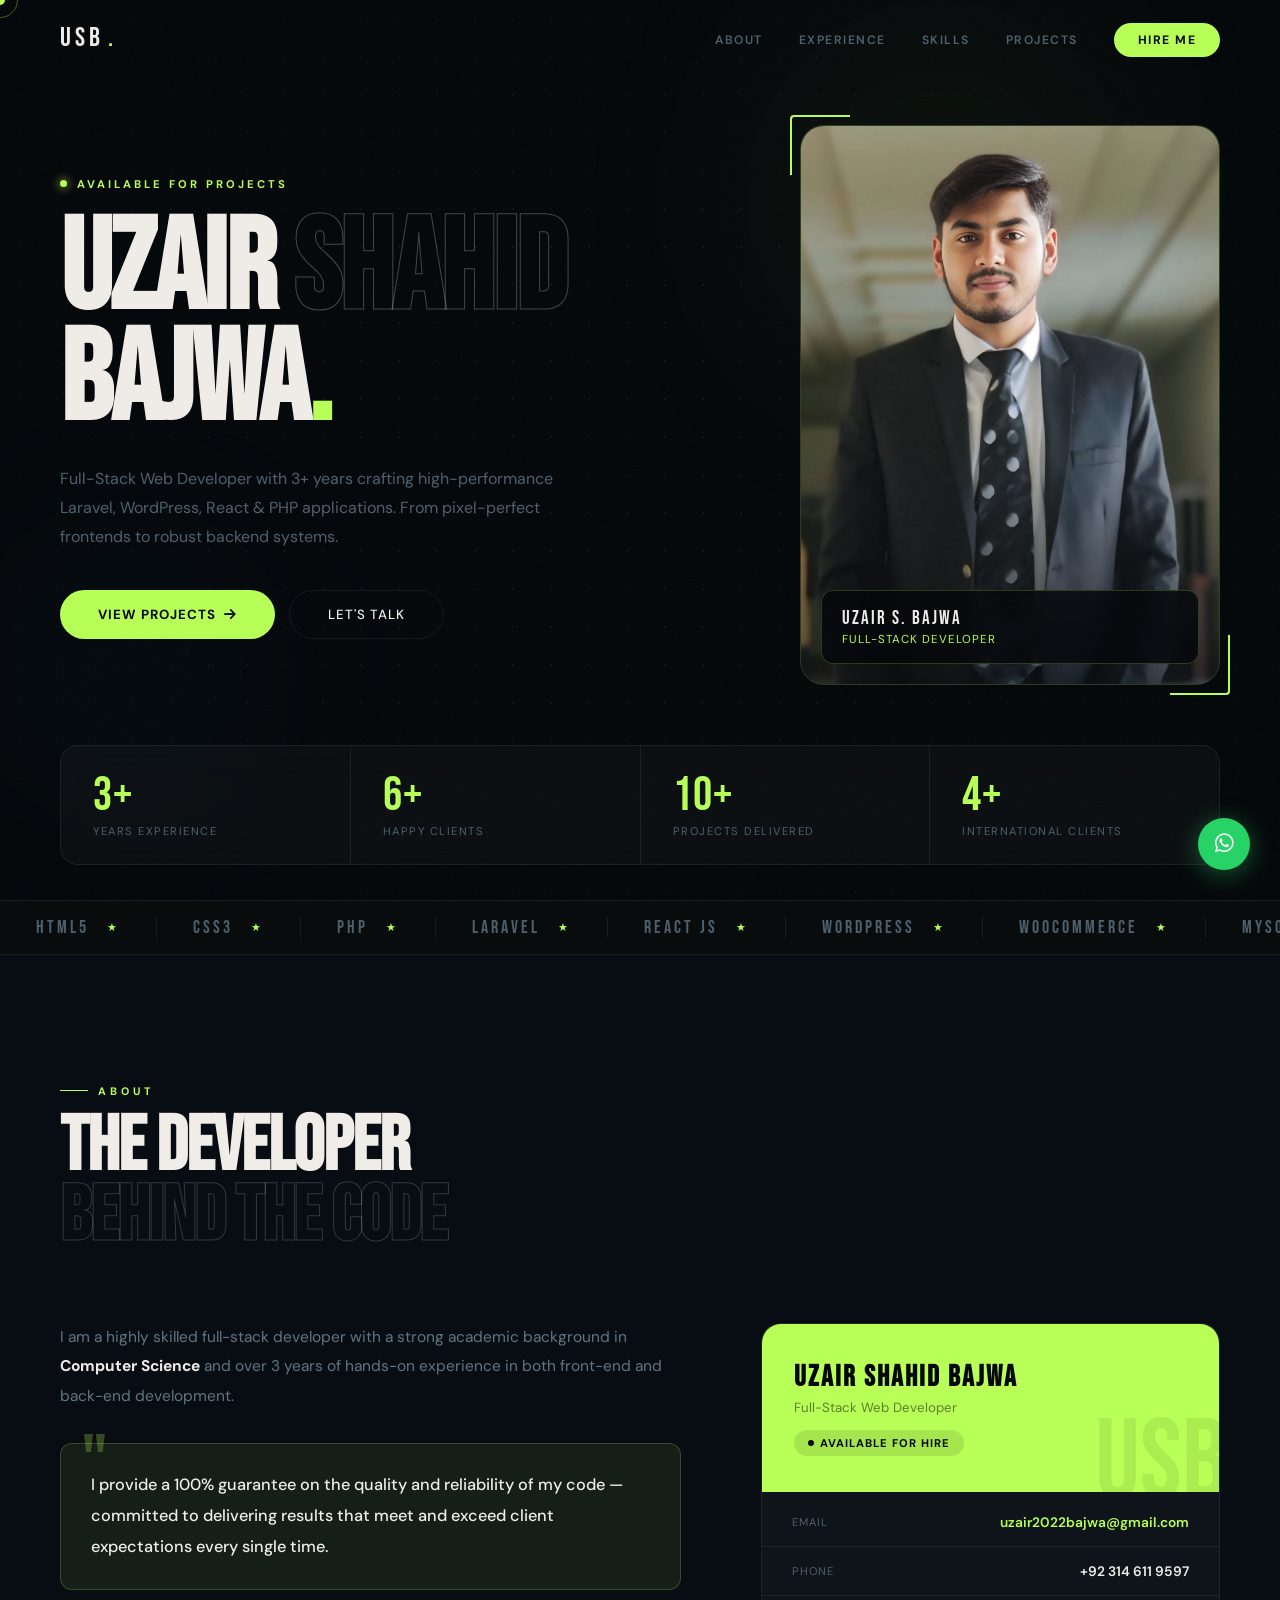
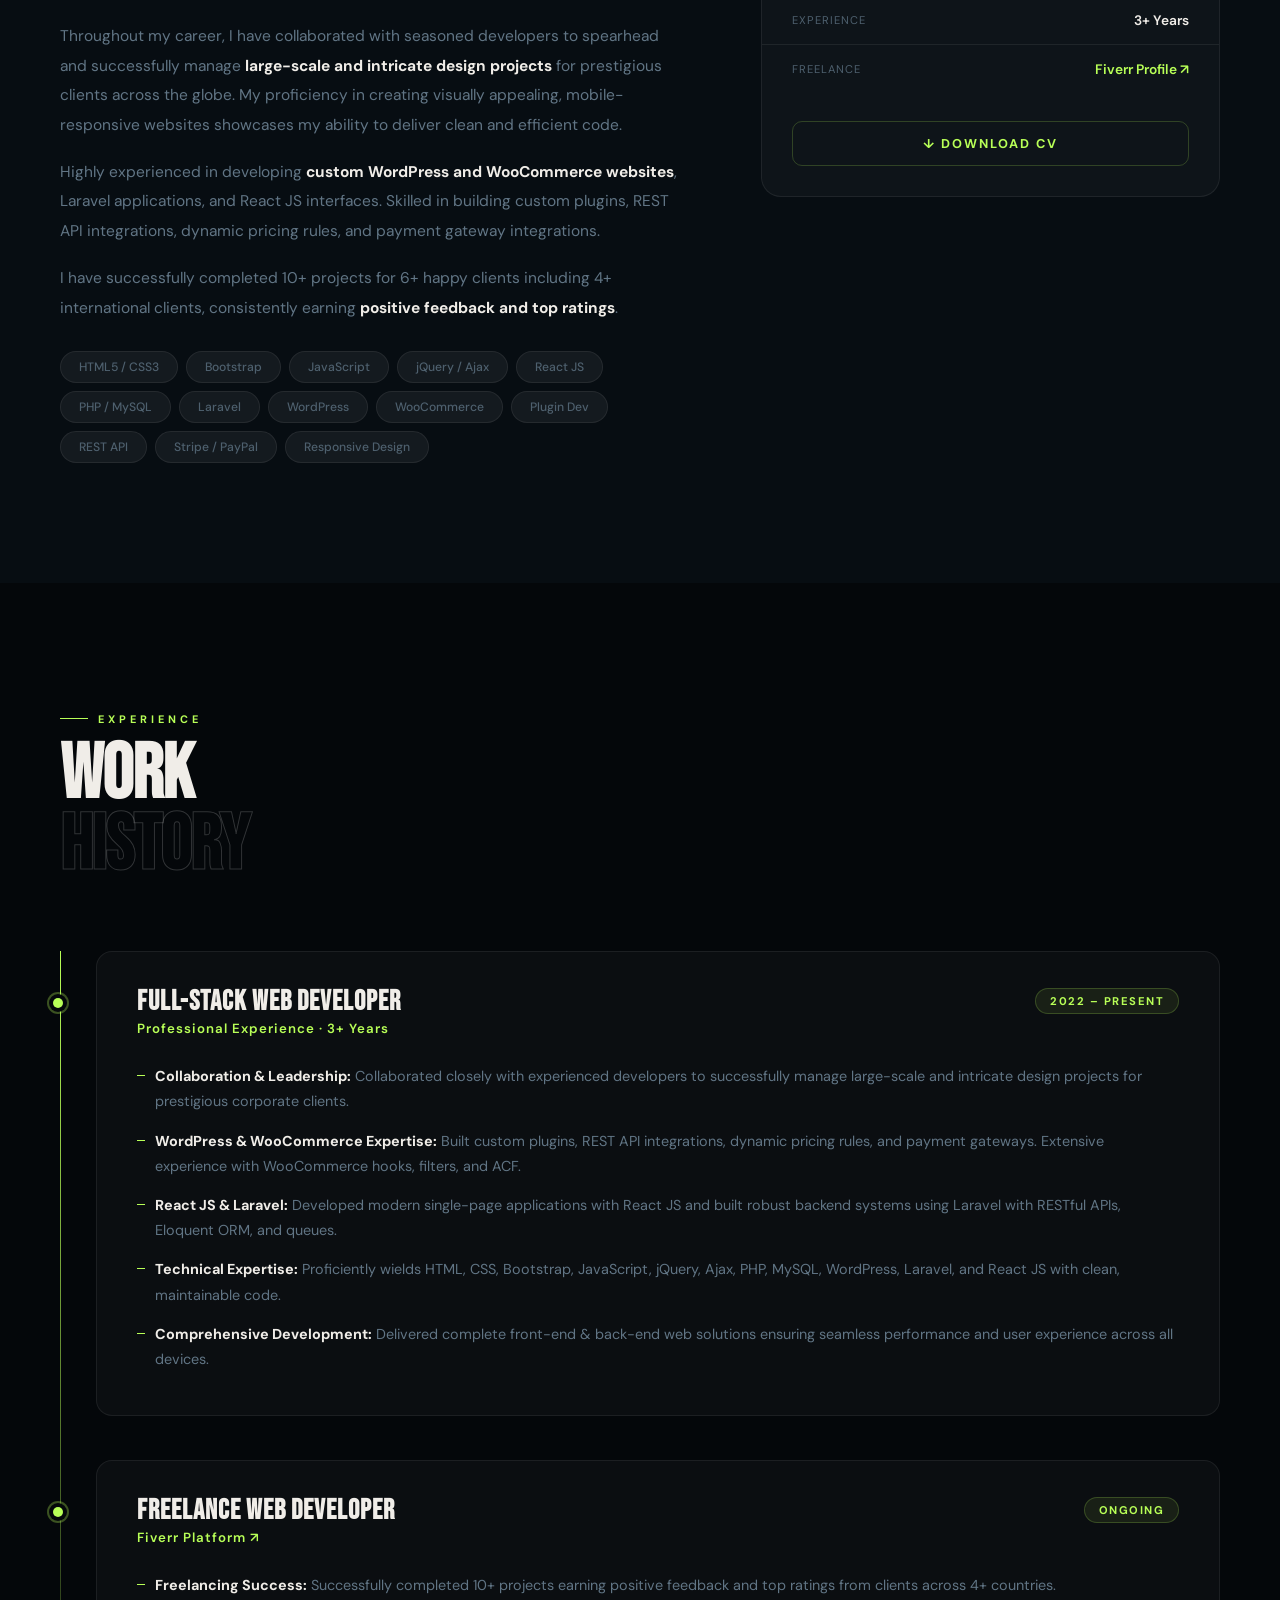
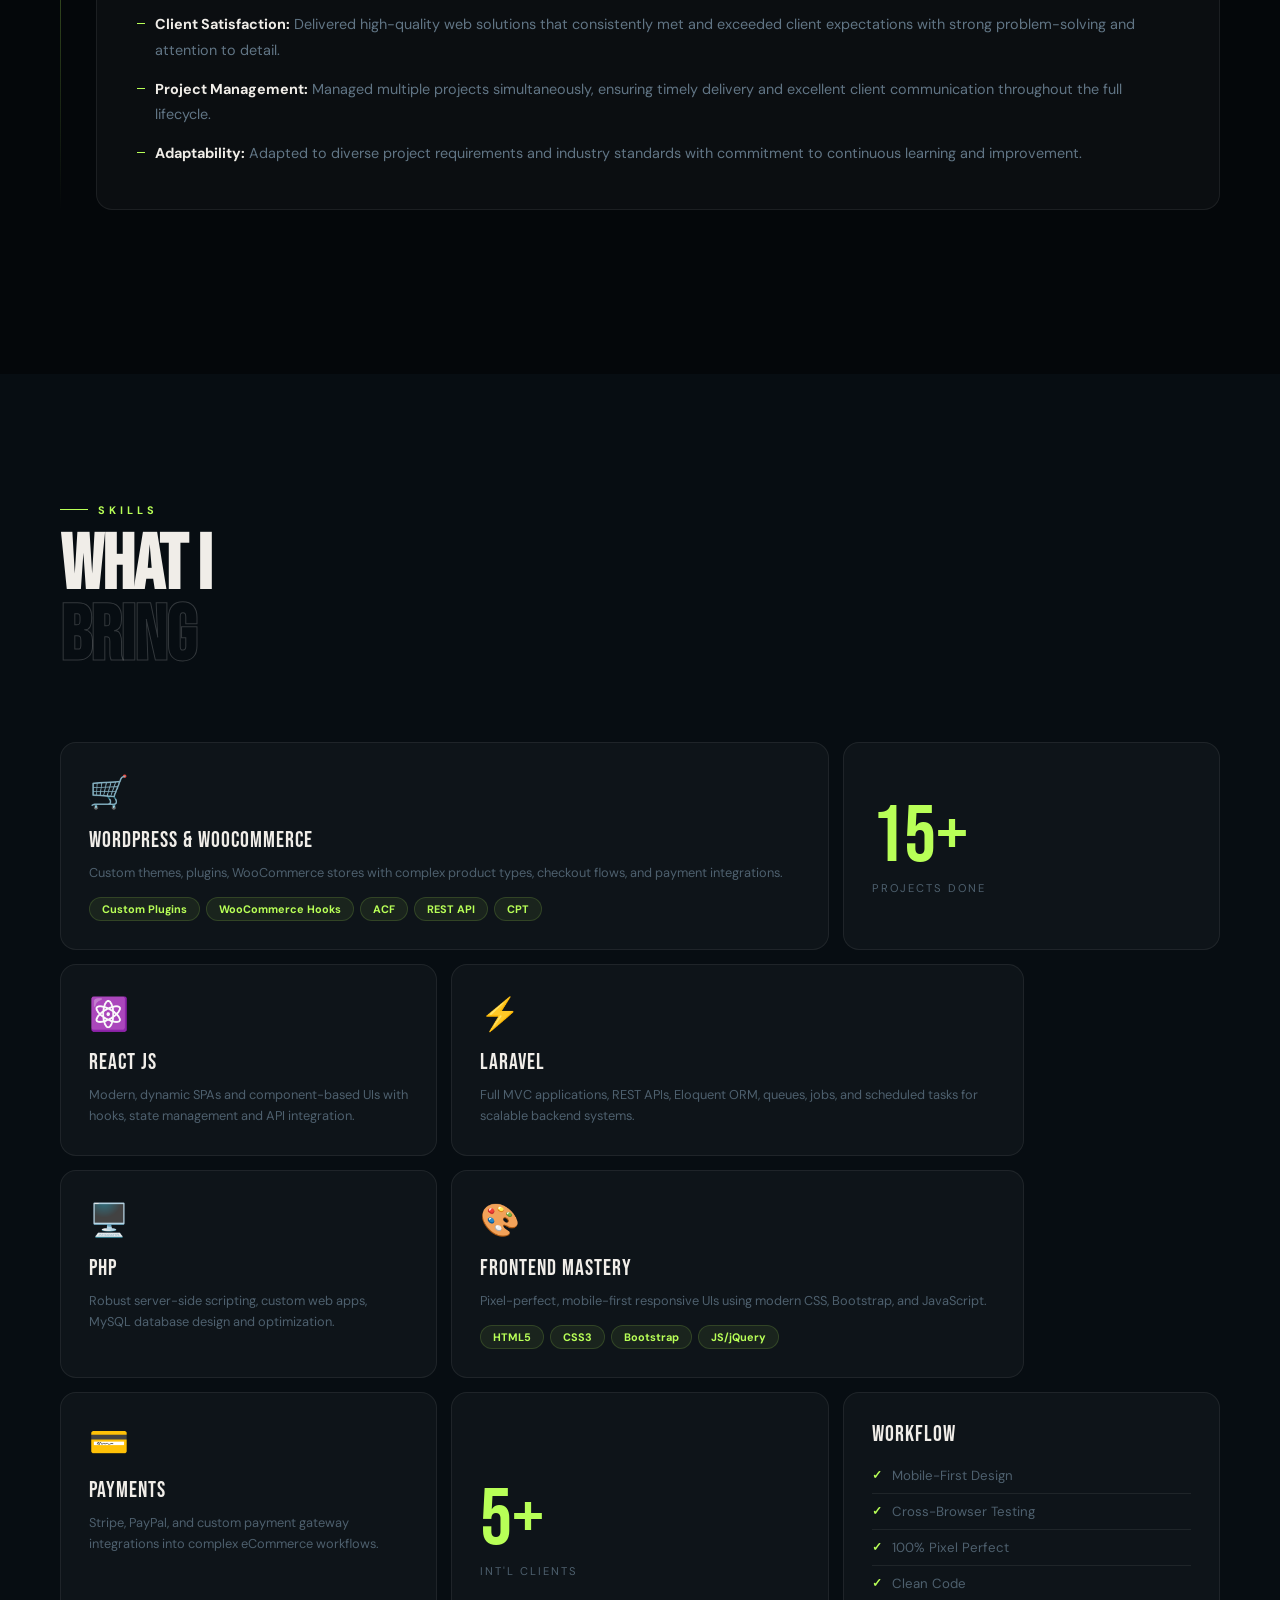
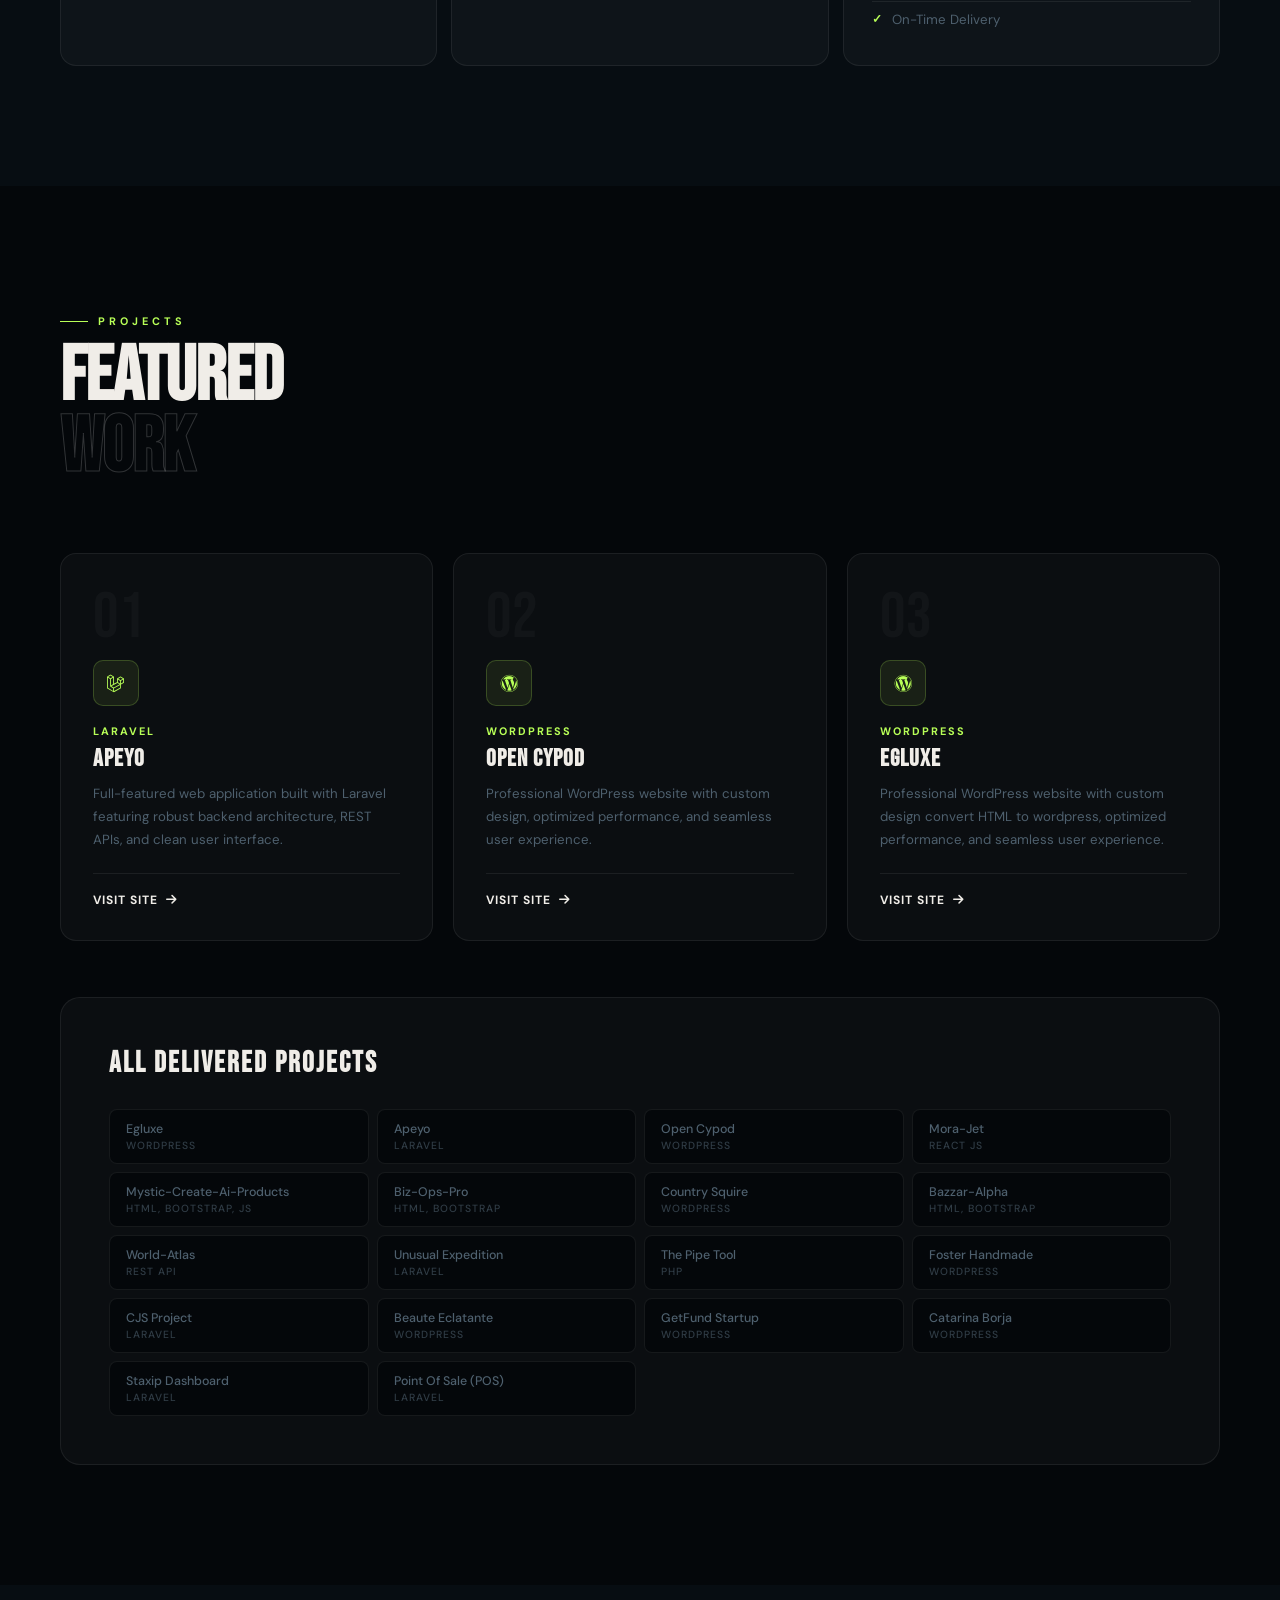
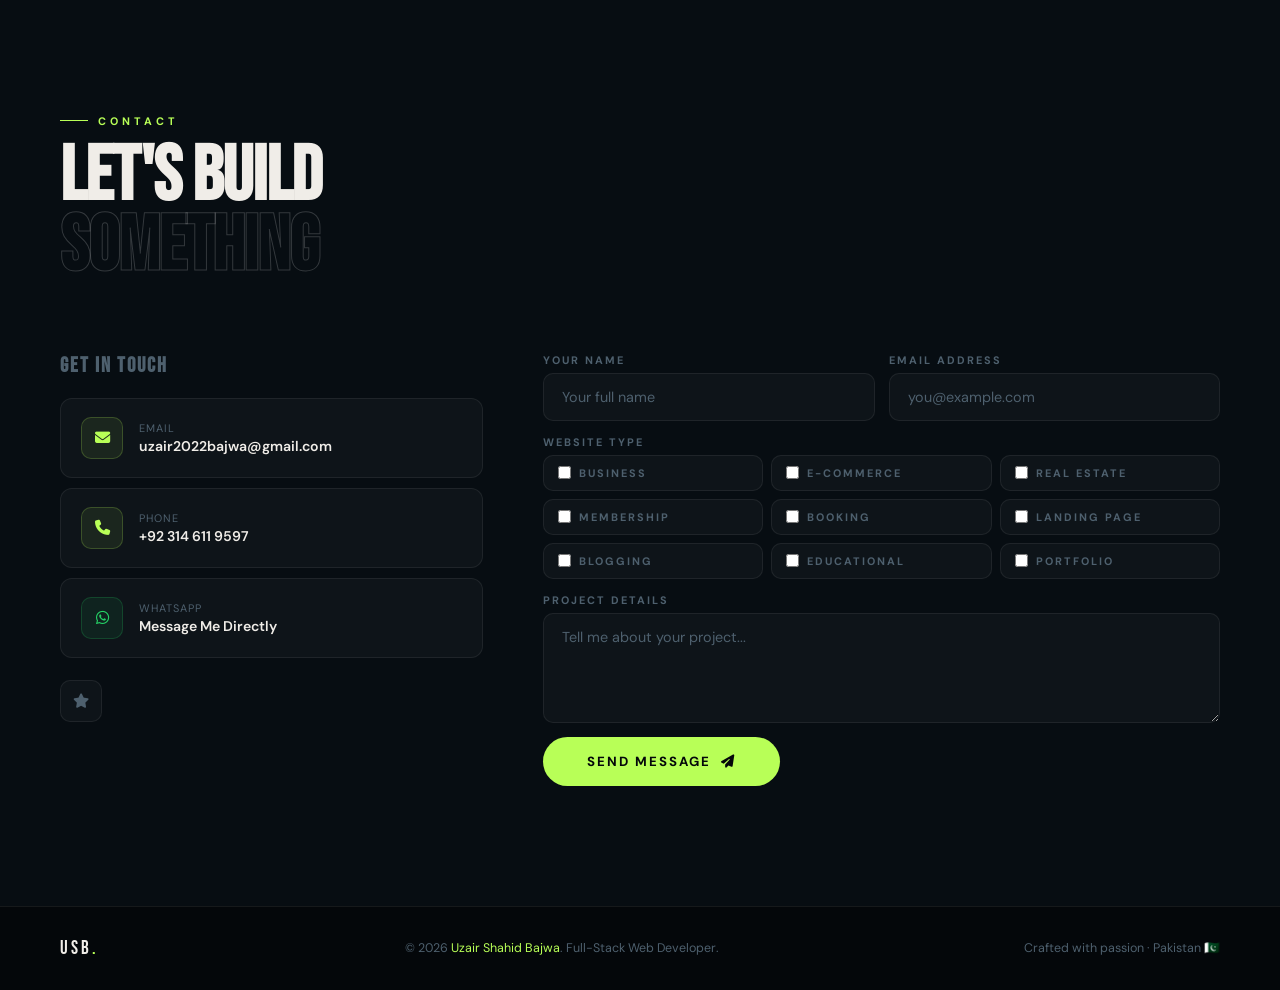
==== commit fd9023ec: "Update index.html" ====
--- a/index.html
+++ b/index.html
@@ -227,7 +227,7 @@
       </div>
     </div>
     <div class="bc w2 big-stat">
-      <div class="big-num">10+</div>
+      <div class="big-num">15+</div>
       <div class="big-lbl">Projects Done</div>
     </div>
 
@@ -264,7 +264,7 @@
       <div class="bc-desc">Stripe, PayPal, and custom payment gateway integrations into complex eCommerce workflows.</div>
     </div>
     <div class="bc w2 big-stat">
-      <div class="big-num">4+</div>
+      <div class="big-num">5+</div>
       <div class="big-lbl">Int'l Clients</div>
     </div>
 
@@ -306,19 +306,25 @@
     <div class="proj-card">
       <div class="proj-num">03</div>
       <div class="proj-icon"><i class="fab fa-wordpress"></i></div>
-      <p class="proj-tech">WordPress / WooCommerce</p>
-      <h3 class="proj-name">The Country Squire</h3>
-      <p class="proj-desc">Premium online publication with WooCommerce integration, custom post types, and editorial-focused design.</p>
-      <a href="https://www.thecountrysquireonline.com/" target="_blank" class="proj-link">Visit Site <i class="fas fa-arrow-right"></i></a>
+      <p class="proj-tech">WordPress</p>
+      <h3 class="proj-name">Egluxe</h3>
+      <p class="proj-desc">Professional WordPress website with custom design convert HTML to wordpress, optimized performance, and seamless user experience.</p>
+      <a href="https://egluxe.com/" target="_blank" class="proj-link">Visit Site <i class="fas fa-arrow-right"></i></a>
     </div>
   </div>
 
   <div class="port-wrap">
     <h3>All Delivered Projects</h3>
     <div class="port-links">
+      <a href="https://egluxe.com/" target="_blank" class="pl">Egluxe<span>Wordpress</span></a>
       <a href="https://www.apeyo.com/" target="_blank" class="pl">Apeyo<span>Laravel</span></a>
       <a href="https://opencypod.org/" target="_blank" class="pl">Open Cypod<span>WordPress</span></a>
-      <a href="https://www.thecountrysquireonline.com/" target="_blank" class="pl">Country Squire<span>WordPress</span></a>
+       <a href="https://mora-jet.vercel.app/" target="_blank" class="pl">Mora-Jet<span>React Js</span></a>
+      <a href="https://mystic-create-ai-products.vercel.app/" target="_blank" class="pl">Mystic-Create-Ai-Products<span>HTML, Bootstrap, JS</span></a>
+       <a href="https://biz-ops-pro.vercel.app/" target="_blank" class="pl">Biz-Ops-Pro<span>HTML, Bootstrap</span></a>
+       <a href="https://www.thecountrysquireonline.com/" target="_blank" class="pl">Country Squire<span>WordPress</span></a>
+       <a href="https://bazzar-alpha.vercel.app/" target="_blank" class="pl">Bazzar-Alpha<span>HTML, Bootstrap</span></a>
+       <a href="https://world-atlas-ashy.vercel.app/" target="_blank" class="pl">World-Atlas<span>Rest API</span></a>
       <a href="https://office.unusualexpedition.com/" target="_blank" class="pl">Unusual Expedition<span>Laravel</span></a>
       <a href="http://thepipetool.com/view/index.php" target="_blank" class="pl">The Pipe Tool<span>PHP</span></a>
       <a href="https://fosterhandmade.com/" target="_blank" class="pl">Foster Handmade<span>WordPress</span></a>
@@ -327,6 +333,7 @@
       <a href="https://getfund-startup.com/" target="_blank" class="pl">GetFund Startup<span>WordPress</span></a>
       <a href="https://catarinaborja.com/" target="_blank" class="pl">Catarina Borja<span>WordPress</span></a>
       <a href="https://dashboard.staxip.com/" target="_blank" class="pl">Staxip Dashboard<span>Laravel</span></a>
+      <a href="https://zulfiquartraders.com" target="_blank" class="pl">Point Of Sale (POS)<span>Laravel</span></a>
     </div>
   </div>
 </section>
@@ -356,7 +363,7 @@
       </div>
     </div>
 
- <form id="cf" action="https://formspree.io/f/mojkwgqv" method="POST" class="cform">
+<form id="cf" action="https://formspree.io/f/mojkwgqv" method="POST" class="cform">
   <input type="hidden" name="_subject" value="New Portfolio Message - Uzair Shahid Bajwa">
 
   <div class="frow">
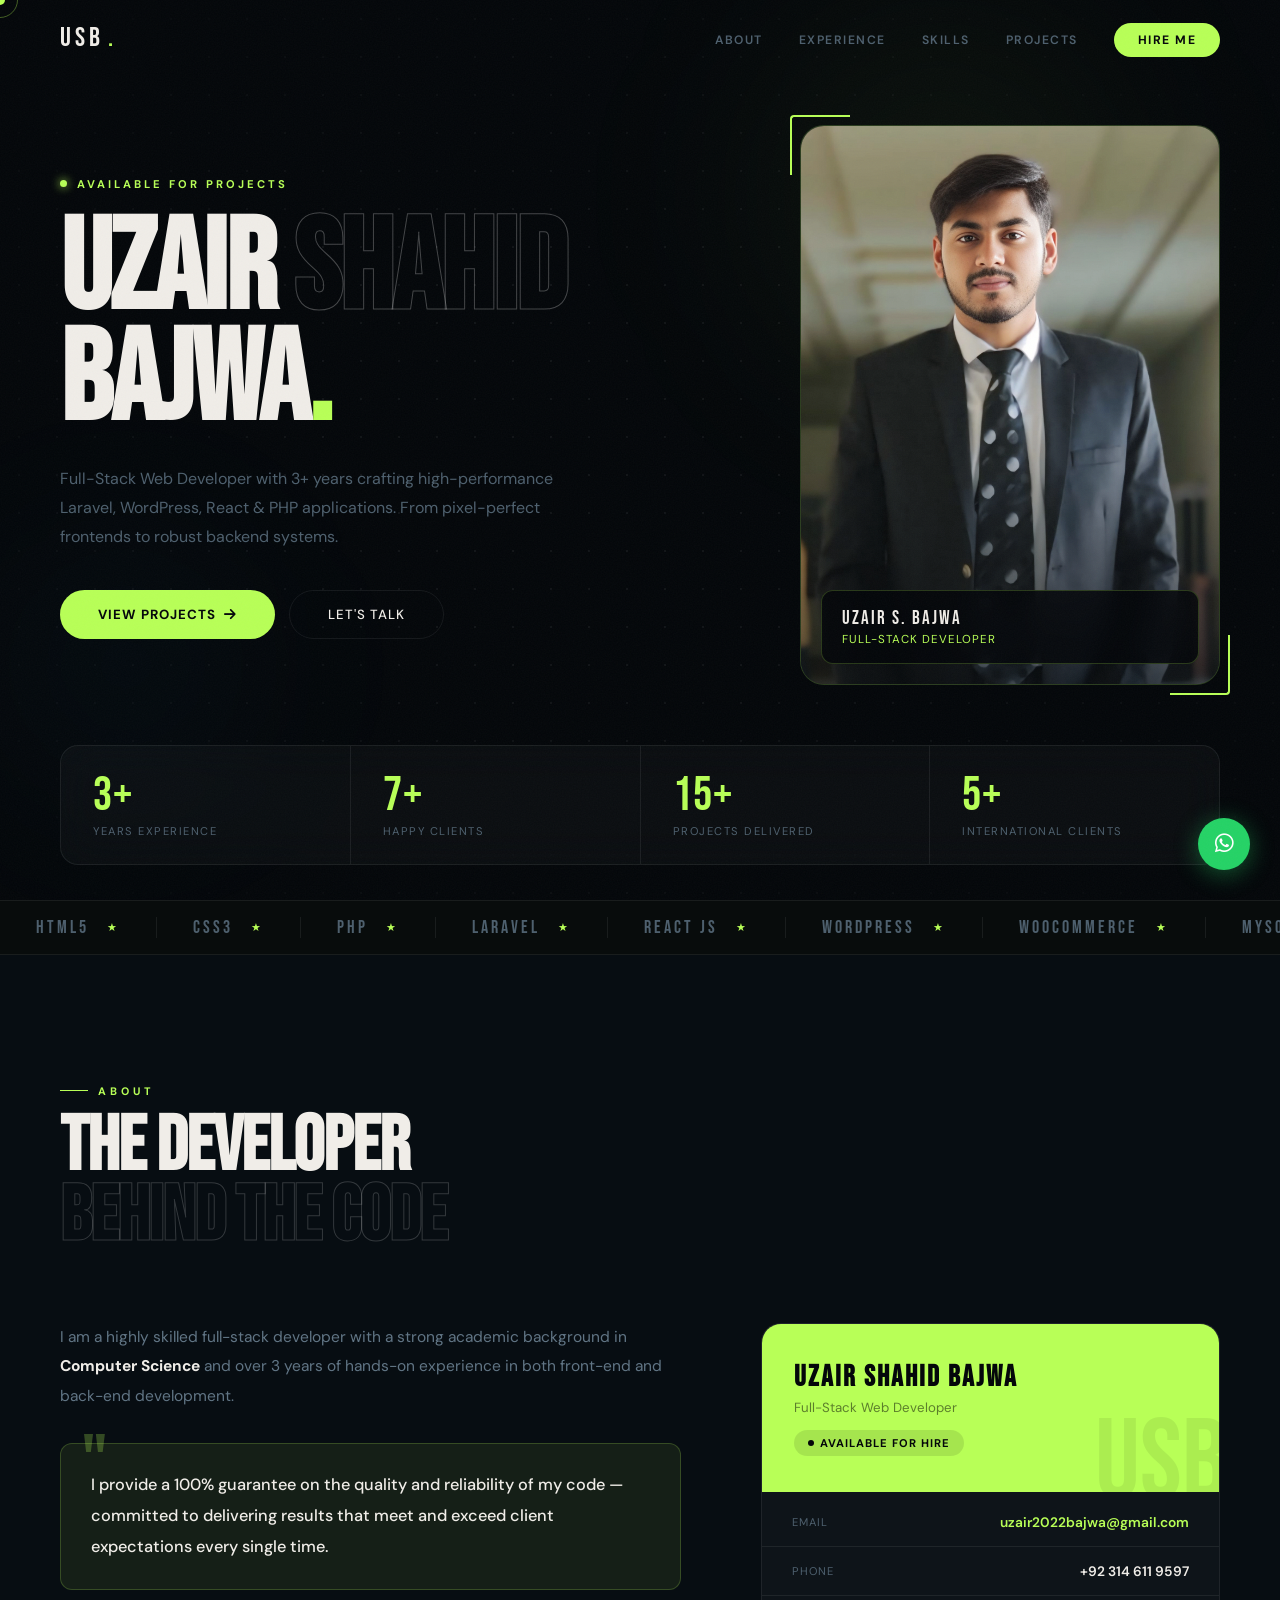
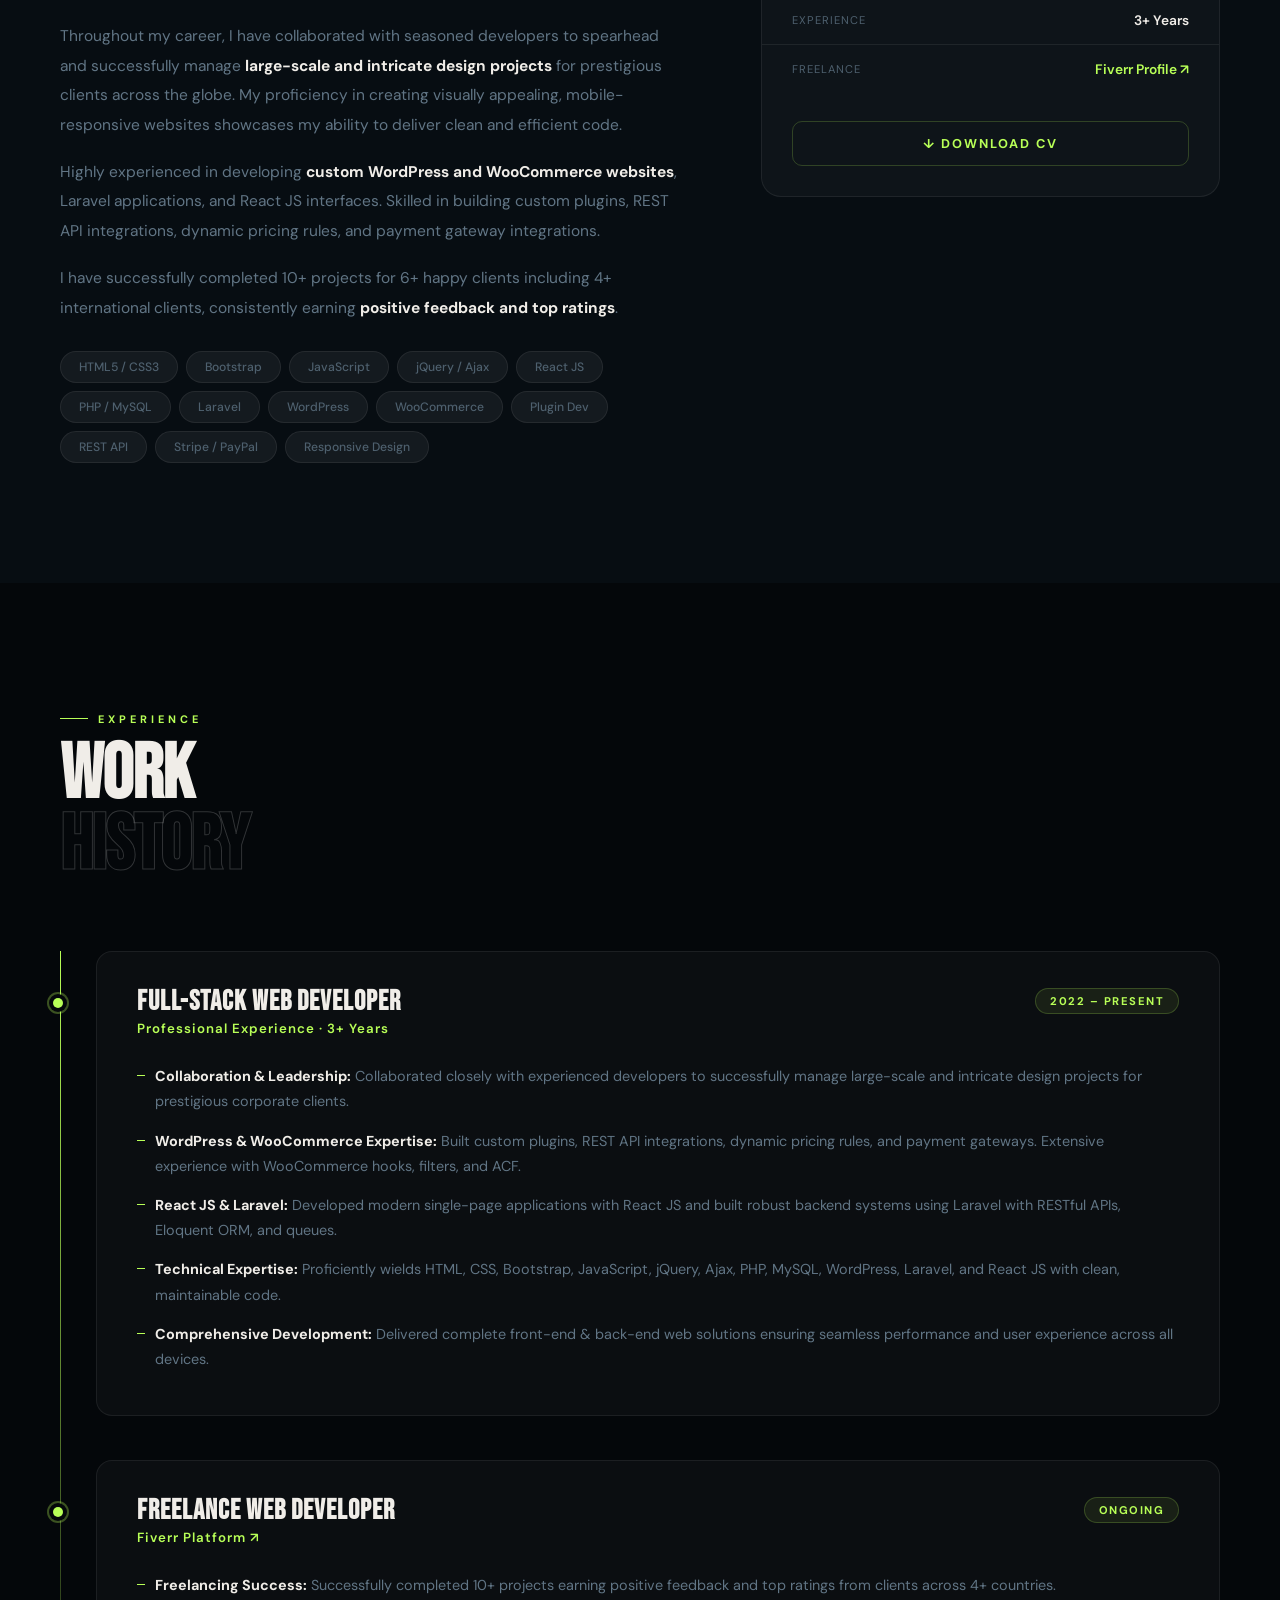
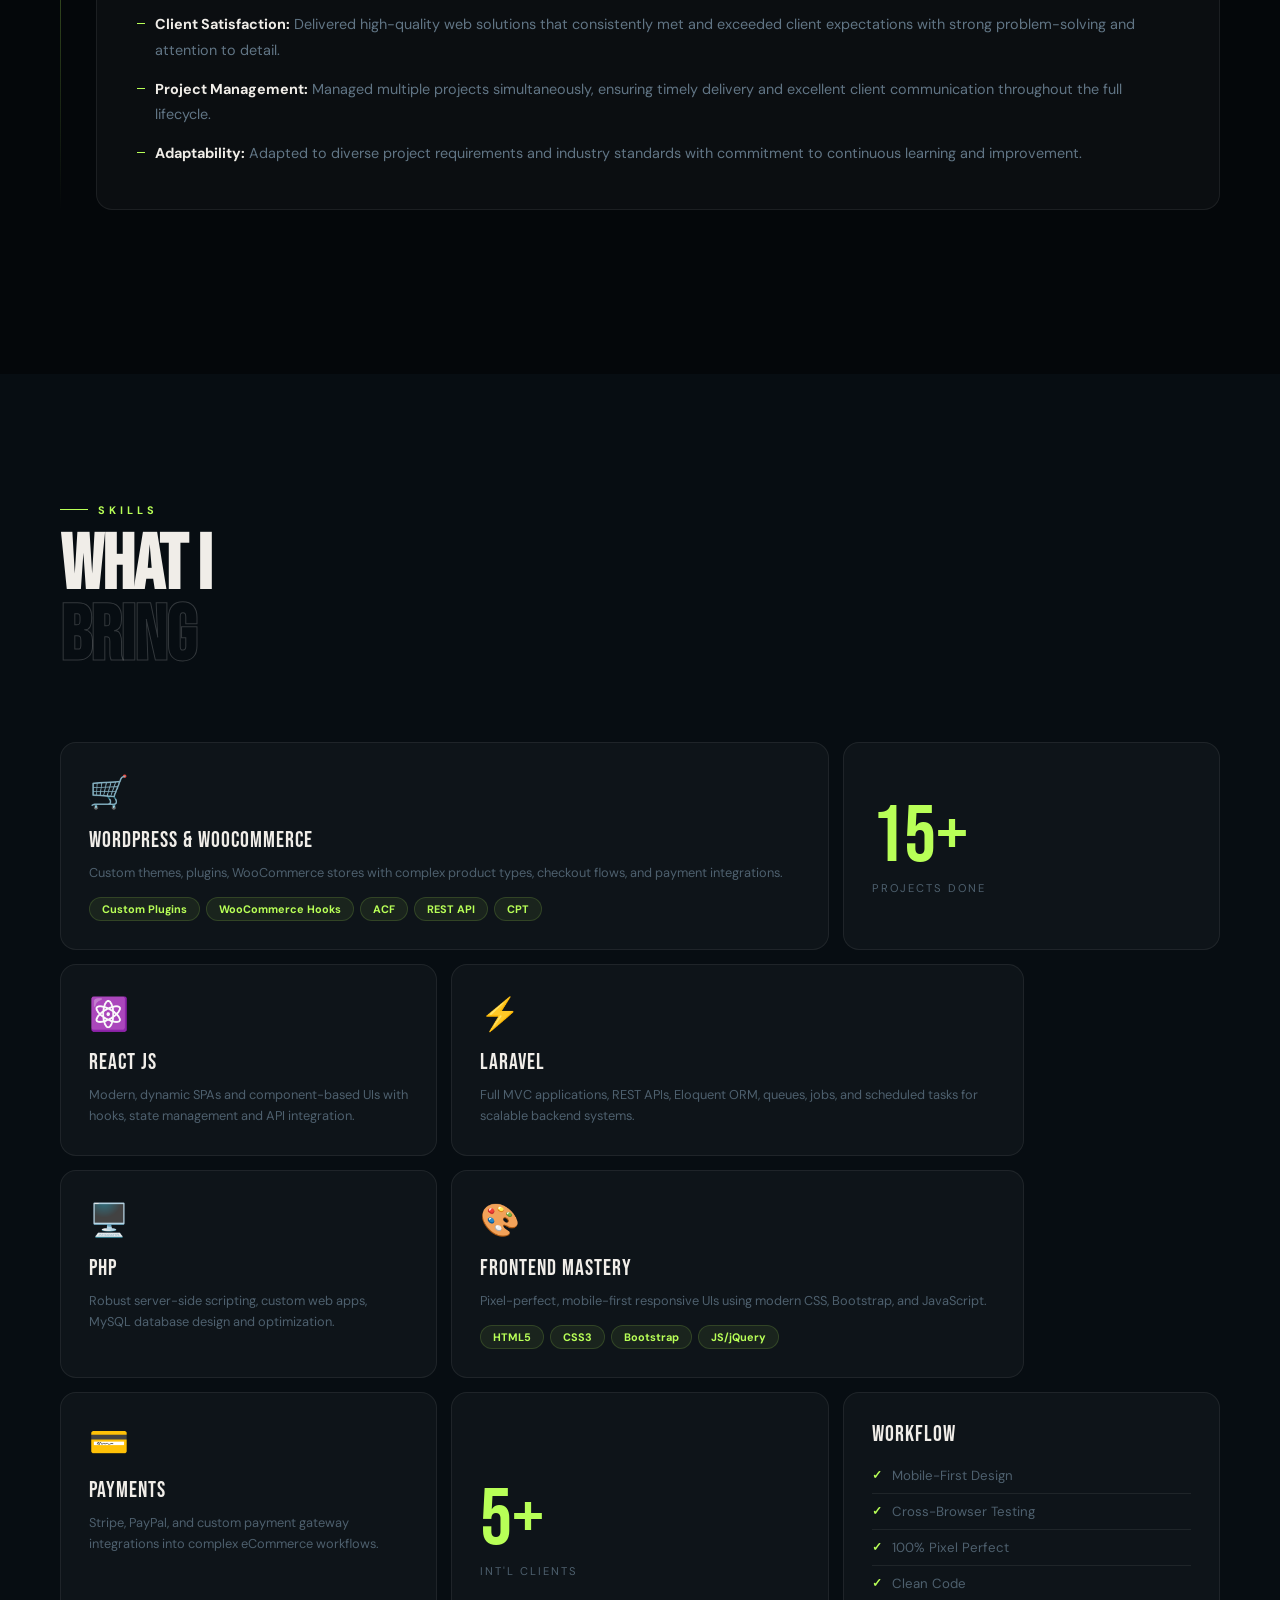
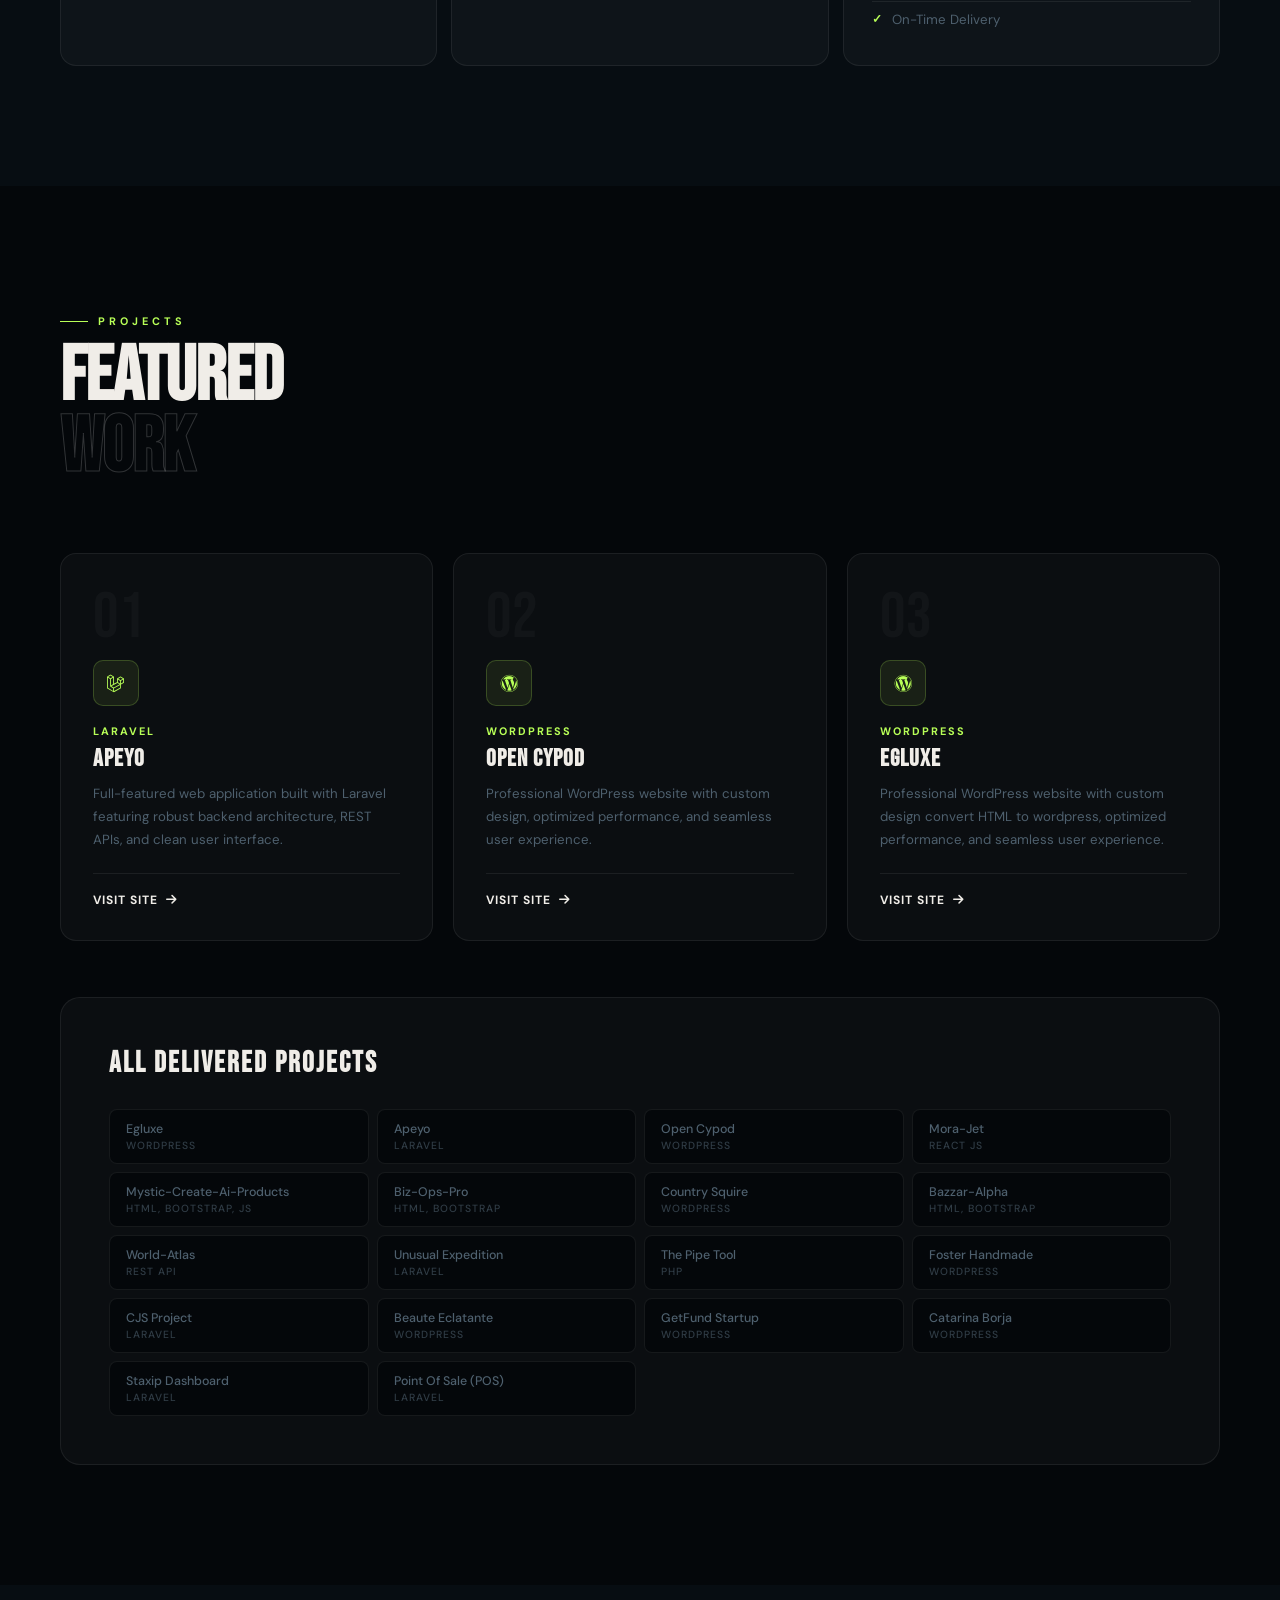
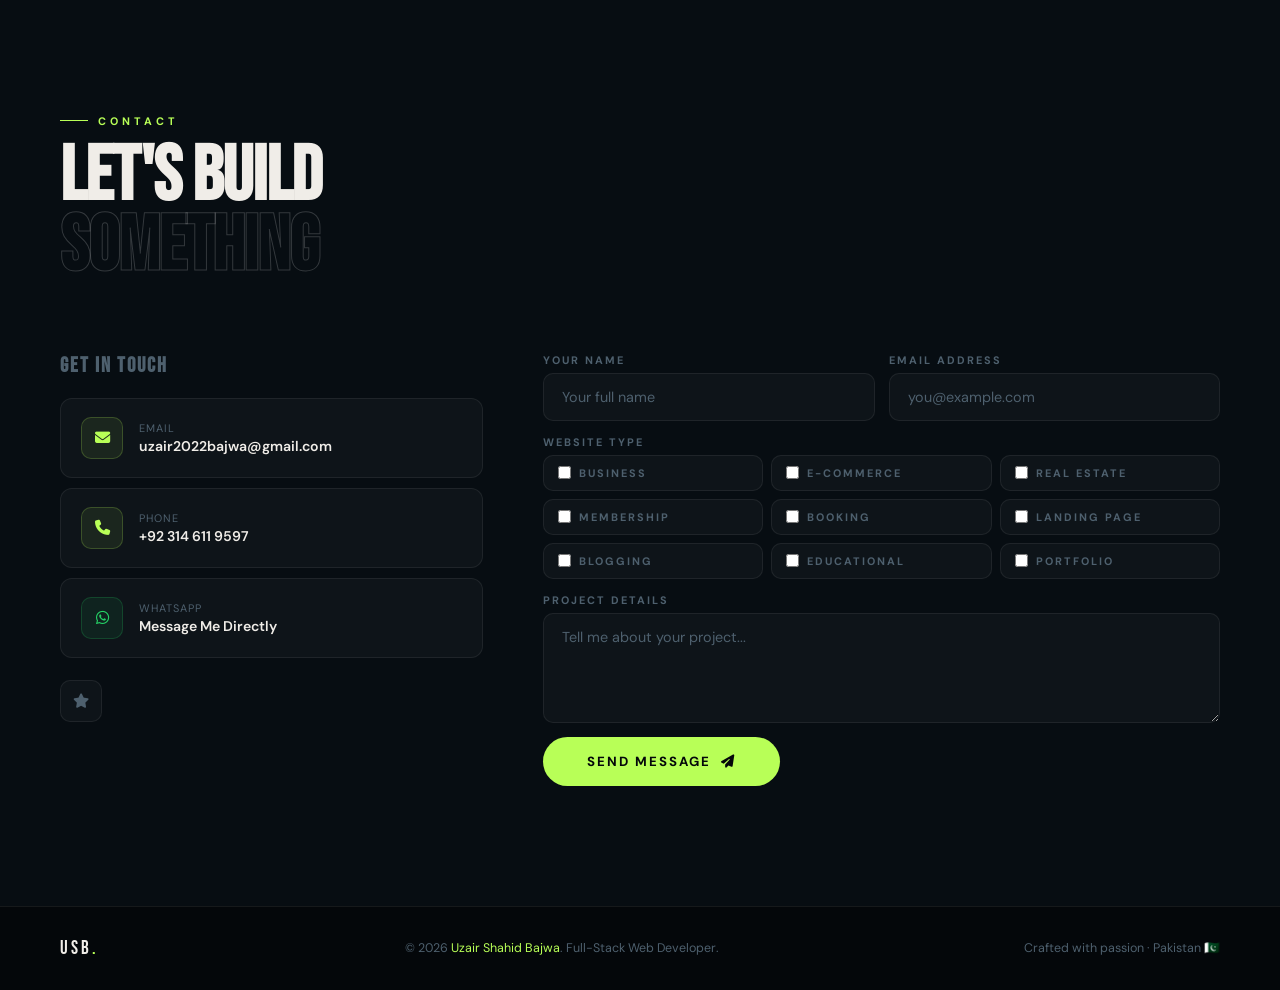
==== commit 4019160c: "Update index.html" ====
--- a/index.html
+++ b/index.html
@@ -77,9 +77,9 @@
 
   <div class="hero-stats-strip">
     <div class="hs"><div class="hs-num">3+</div><div class="hs-lbl">Years Experience</div></div>
-    <div class="hs"><div class="hs-num">6+</div><div class="hs-lbl">Happy Clients</div></div>
-    <div class="hs"><div class="hs-num">10+</div><div class="hs-lbl">Projects Delivered</div></div>
-    <div class="hs"><div class="hs-num">4+</div><div class="hs-lbl">International Clients</div></div>
+    <div class="hs"><div class="hs-num">7+</div><div class="hs-lbl">Happy Clients</div></div>
+    <div class="hs"><div class="hs-num">15+</div><div class="hs-lbl">Projects Delivered</div></div>
+    <div class="hs"><div class="hs-num">5+</div><div class="hs-lbl">International Clients</div></div>
   </div>
 </section>
 
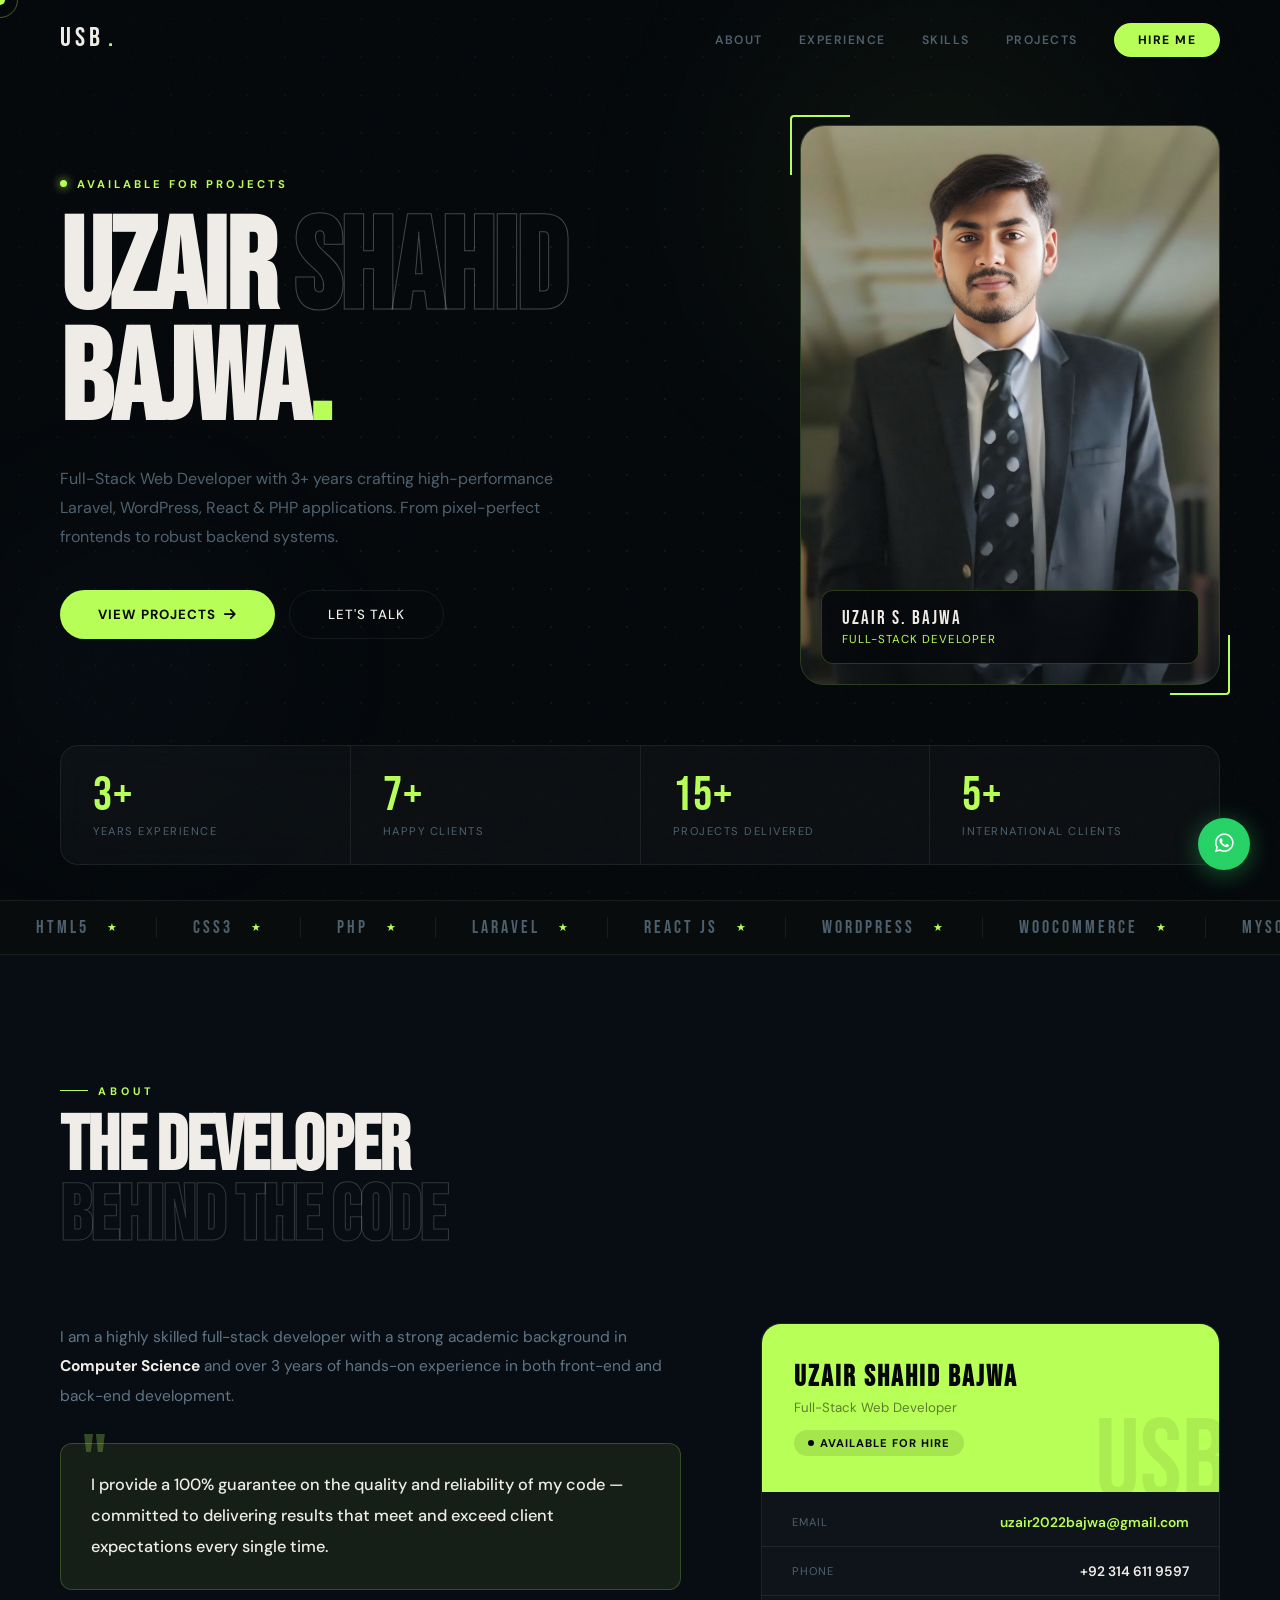
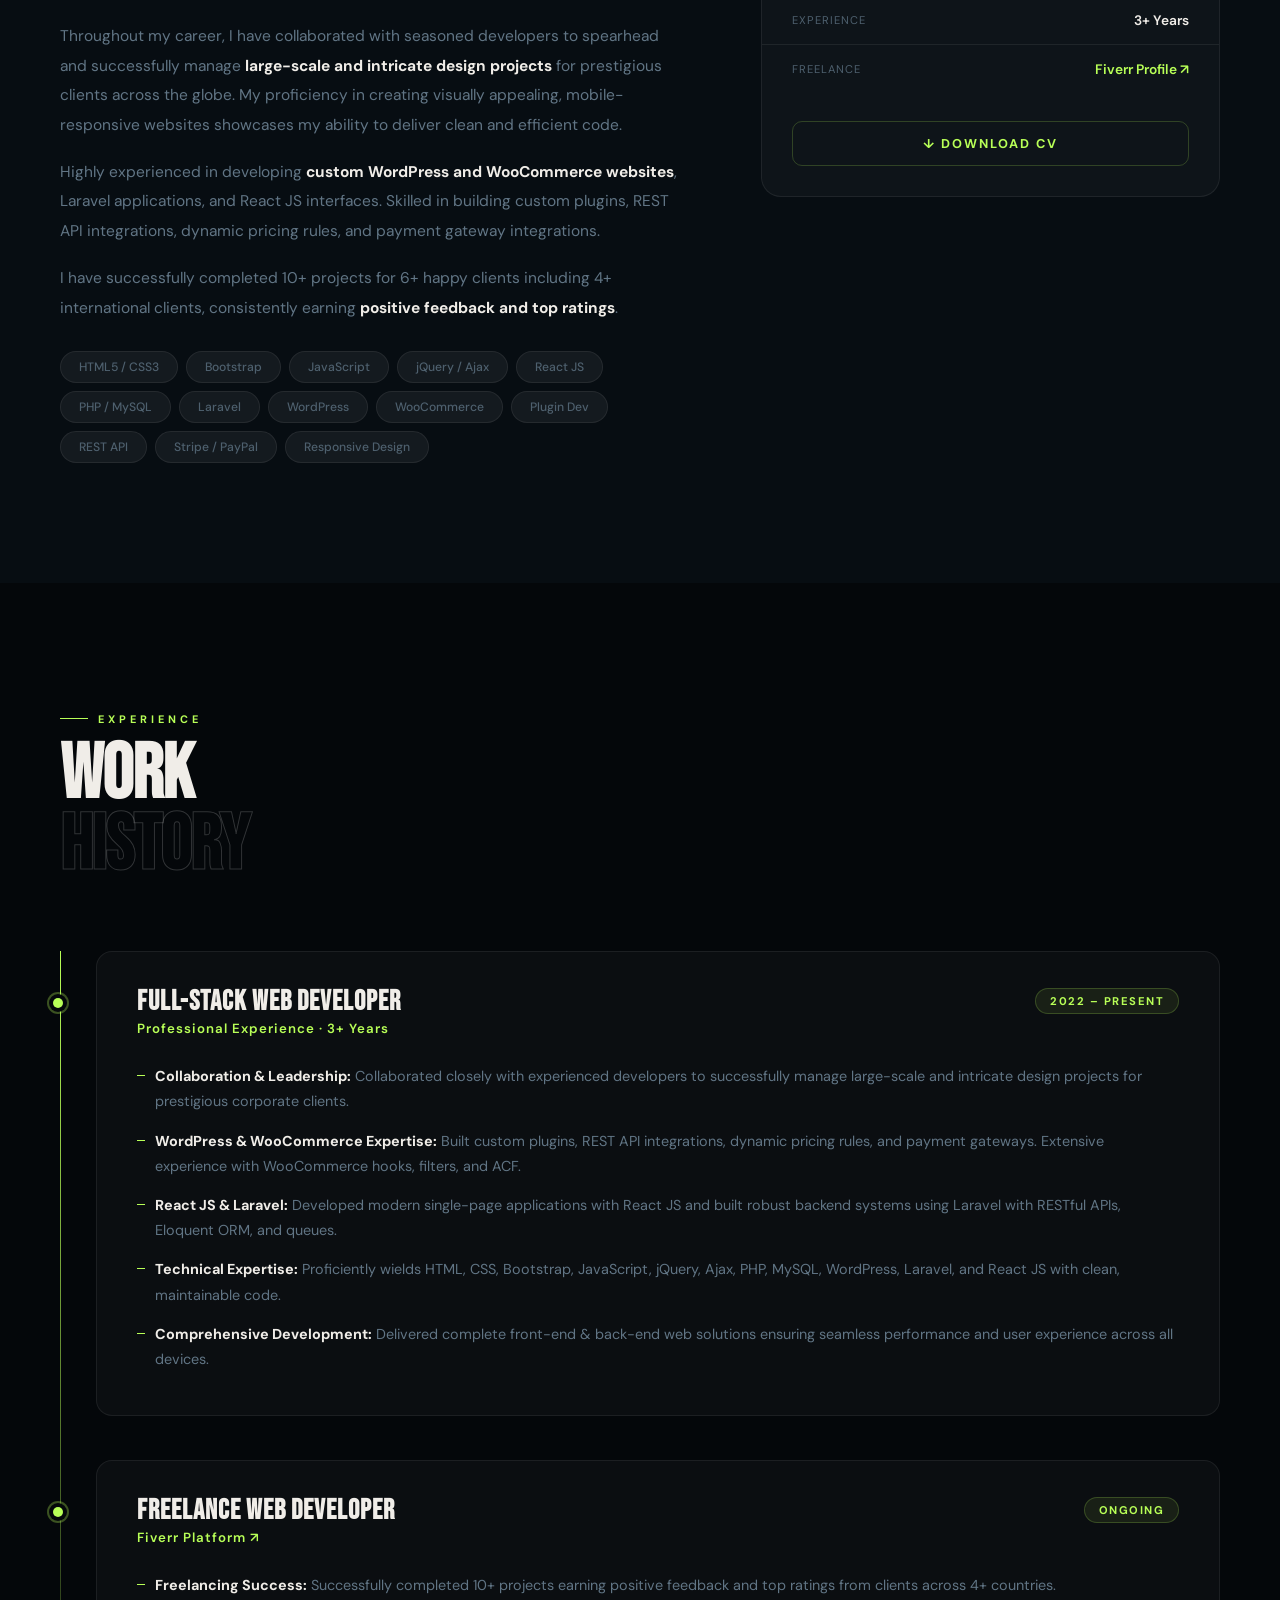
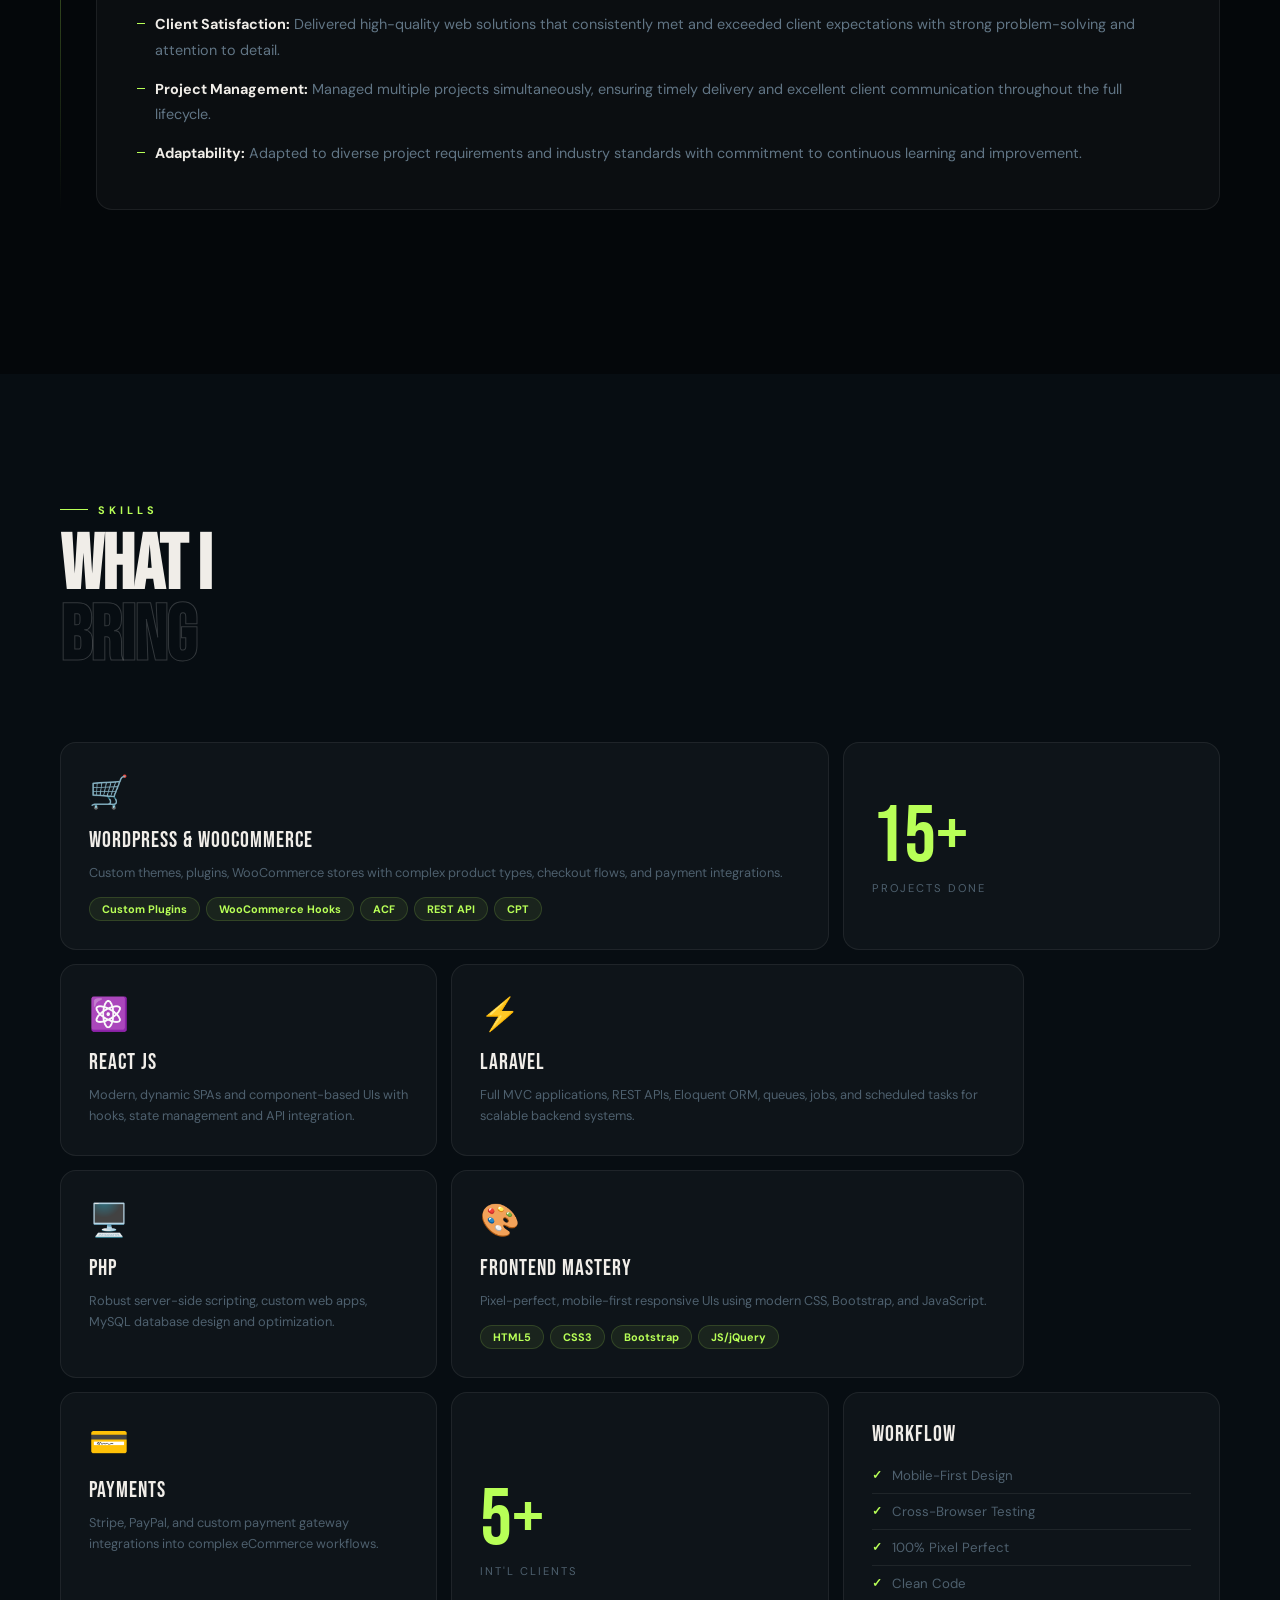
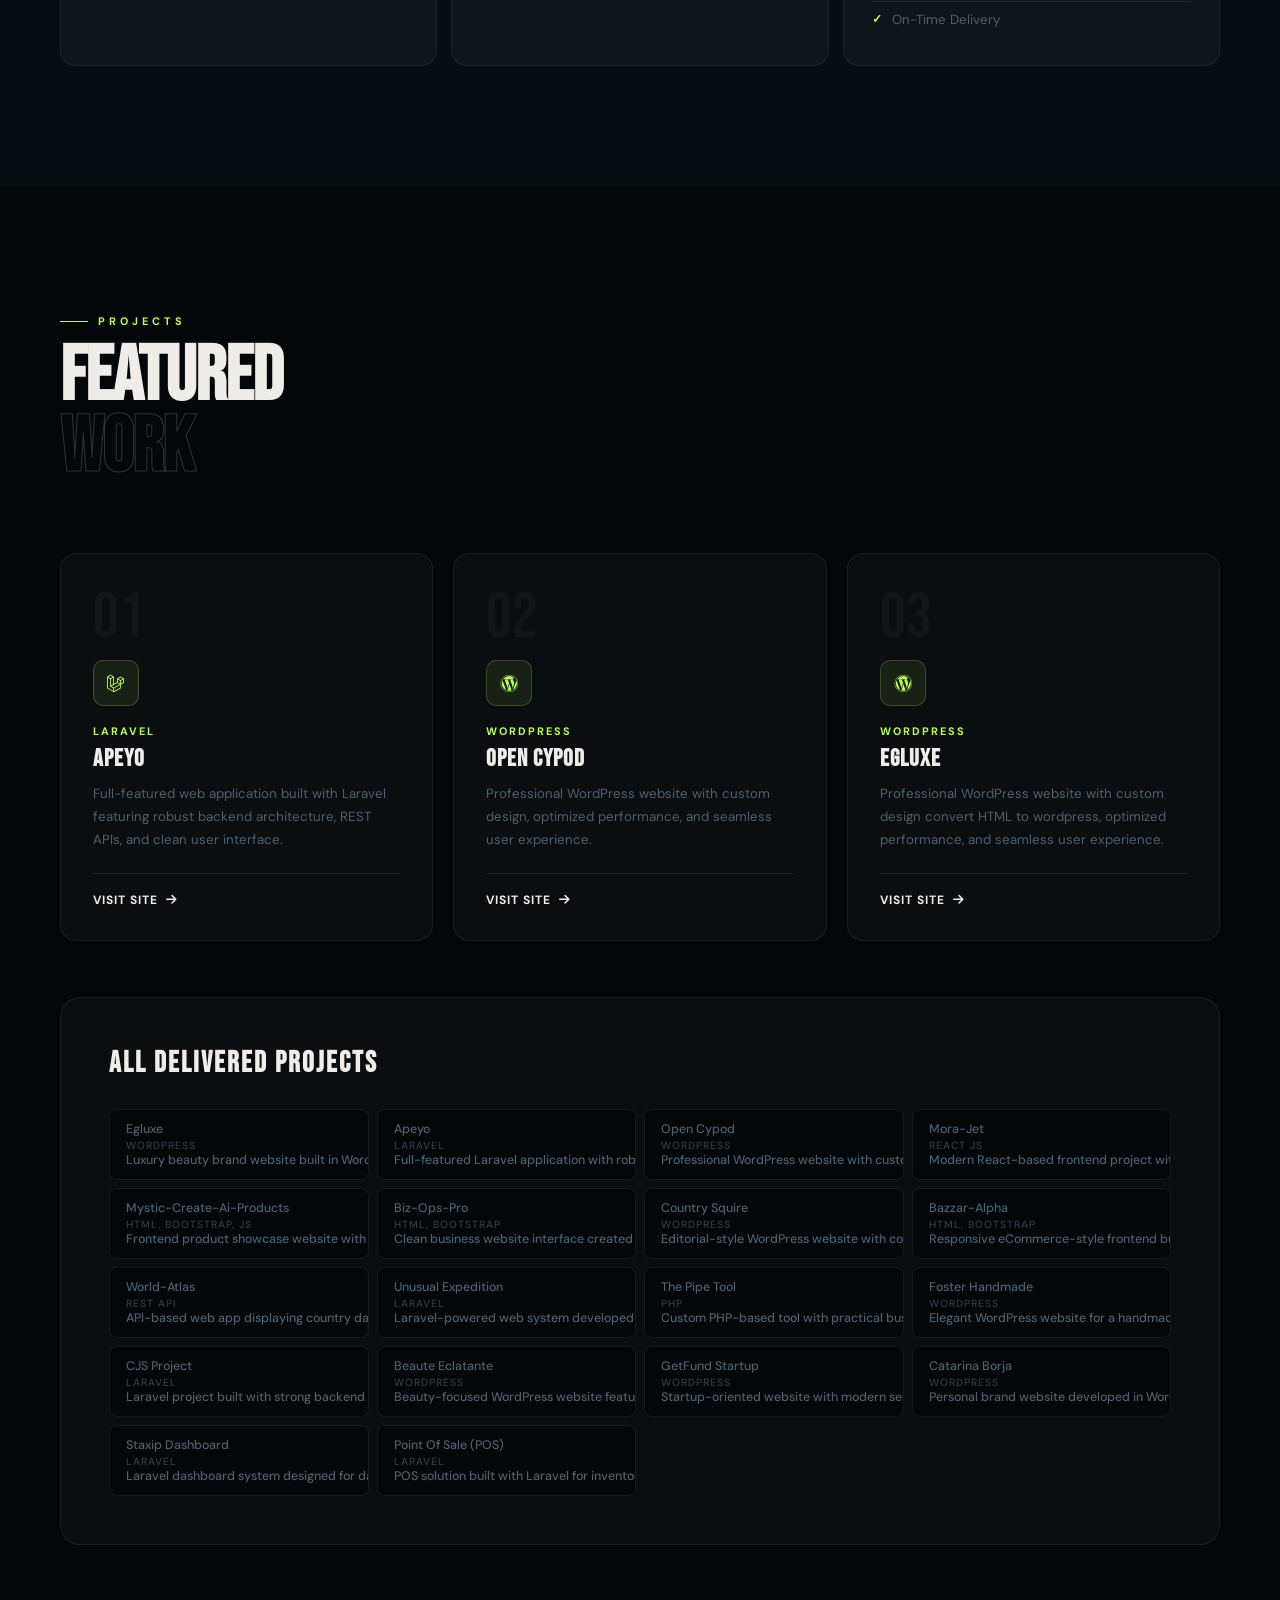
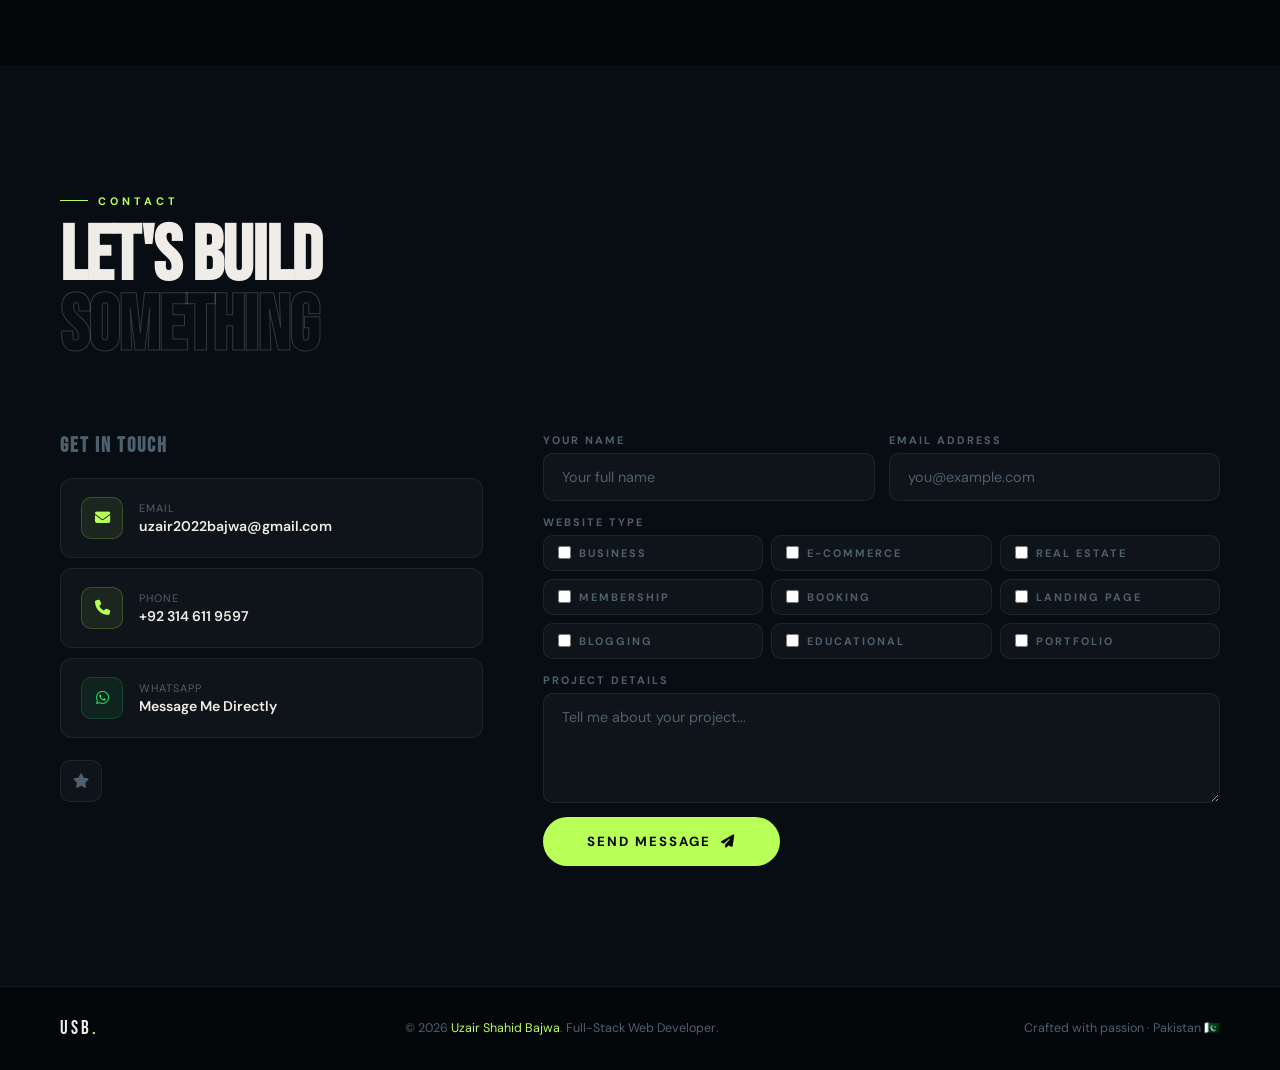
==== commit 0f1738d6: "Update index.html" ====
--- a/index.html
+++ b/index.html
@@ -11,7 +11,7 @@
 <link rel="stylesheet" href="css/style.css">
 </head>
 
-
+<body>
 <div id="cursor"></div>
 <div id="cursor-ring"></div>
 
@@ -313,29 +313,155 @@
     </div>
   </div>
 
-  <div class="port-wrap">
-    <h3>All Delivered Projects</h3>
-    <div class="port-links">
-      <a href="https://egluxe.com/" target="_blank" class="pl">Egluxe<span>Wordpress</span></a>
-      <a href="https://www.apeyo.com/" target="_blank" class="pl">Apeyo<span>Laravel</span></a>
-      <a href="https://opencypod.org/" target="_blank" class="pl">Open Cypod<span>WordPress</span></a>
-       <a href="https://mora-jet.vercel.app/" target="_blank" class="pl">Mora-Jet<span>React Js</span></a>
-      <a href="https://mystic-create-ai-products.vercel.app/" target="_blank" class="pl">Mystic-Create-Ai-Products<span>HTML, Bootstrap, JS</span></a>
-       <a href="https://biz-ops-pro.vercel.app/" target="_blank" class="pl">Biz-Ops-Pro<span>HTML, Bootstrap</span></a>
-       <a href="https://www.thecountrysquireonline.com/" target="_blank" class="pl">Country Squire<span>WordPress</span></a>
-       <a href="https://bazzar-alpha.vercel.app/" target="_blank" class="pl">Bazzar-Alpha<span>HTML, Bootstrap</span></a>
-       <a href="https://world-atlas-ashy.vercel.app/" target="_blank" class="pl">World-Atlas<span>Rest API</span></a>
-      <a href="https://office.unusualexpedition.com/" target="_blank" class="pl">Unusual Expedition<span>Laravel</span></a>
-      <a href="http://thepipetool.com/view/index.php" target="_blank" class="pl">The Pipe Tool<span>PHP</span></a>
-      <a href="https://fosterhandmade.com/" target="_blank" class="pl">Foster Handmade<span>WordPress</span></a>
-      <a href="https://cjs.mya.mybluehost.me/" target="_blank" class="pl">CJS Project<span>Laravel</span></a>
-      <a href="https://beauteeclatante.pk/" target="_blank" class="pl">Beaute Eclatante<span>WordPress</span></a>
-      <a href="https://getfund-startup.com/" target="_blank" class="pl">GetFund Startup<span>WordPress</span></a>
-      <a href="https://catarinaborja.com/" target="_blank" class="pl">Catarina Borja<span>WordPress</span></a>
-      <a href="https://dashboard.staxip.com/" target="_blank" class="pl">Staxip Dashboard<span>Laravel</span></a>
-      <a href="https://zulfiquartraders.com" target="_blank" class="pl">Point Of Sale (POS)<span>Laravel</span></a>
-    </div>
-  </div>
+ <div class="port-wrap">
+  <h3>All Delivered Projects</h3>
+
+  <div class="port-links">
+    <a href="https://egluxe.com/" target="_blank" class="pl">
+      Egluxe
+      <span>WordPress</span>
+      <div class="pl-pop">
+        Luxury beauty brand website built in WordPress with custom styling, responsive layout, and clean user experience.
+      </div>
+    </a>
+
+    <a href="https://www.apeyo.com/" target="_blank" class="pl">
+      Apeyo
+      <span>Laravel</span>
+      <div class="pl-pop">
+        Full-featured Laravel application with robust backend structure, scalable modules, and clean admin workflows.
+      </div>
+    </a>
+
+    <a href="https://opencypod.org/" target="_blank" class="pl">
+      Open Cypod
+      <span>WordPress</span>
+      <div class="pl-pop">
+        Professional WordPress website with custom design, optimized performance, and smooth browsing experience.
+      </div>
+    </a>
+
+    <a href="https://mora-jet.vercel.app/" target="_blank" class="pl">
+      Mora-Jet
+      <span>React Js</span>
+      <div class="pl-pop">
+        Modern React-based frontend project with interactive UI, reusable components, and responsive design.
+      </div>
+    </a>
+
+    <a href="https://mystic-create-ai-products.vercel.app/" target="_blank" class="pl">
+      Mystic-Create-Ai-Products
+      <span>HTML, Bootstrap, JS</span>
+      <div class="pl-pop">
+        Frontend product showcase website with modern sections, responsive structure, and polished visual layout.
+      </div>
+    </a>
+
+    <a href="https://biz-ops-pro.vercel.app/" target="_blank" class="pl">
+      Biz-Ops-Pro
+      <span>HTML, Bootstrap</span>
+      <div class="pl-pop">
+        Clean business website interface created with responsive layout, structured sections, and modern Bootstrap styling.
+      </div>
+    </a>
+
+    <a href="https://www.thecountrysquireonline.com/" target="_blank" class="pl">
+      Country Squire
+      <span>WordPress</span>
+      <div class="pl-pop">
+        Editorial-style WordPress website with content-focused layout, custom sections, and performance-friendly design.
+      </div>
+    </a>
+
+    <a href="https://bazzar-alpha.vercel.app/" target="_blank" class="pl">
+      Bazzar-Alpha
+      <span>HTML, Bootstrap</span>
+      <div class="pl-pop">
+        Responsive eCommerce-style frontend built with Bootstrap and modern visual structure for product presentation.
+      </div>
+    </a>
+
+    <a href="https://world-atlas-ashy.vercel.app/" target="_blank" class="pl">
+      World-Atlas
+      <span>REST API</span>
+      <div class="pl-pop">
+        API-based web app displaying country data with dynamic rendering, interactive UI, and clean information layout.
+      </div>
+    </a>
+
+    <a href="https://office.unusualexpedition.com/" target="_blank" class="pl">
+      Unusual Expedition
+      <span>Laravel</span>
+      <div class="pl-pop">
+        Laravel-powered web system developed with structured backend logic, scalable modules, and efficient workflows.
+      </div>
+    </a>
+
+    <a href="http://thepipetool.com/view/index.php" target="_blank" class="pl">
+      The Pipe Tool
+      <span>PHP</span>
+      <div class="pl-pop">
+        Custom PHP-based tool with practical business logic, efficient processing, and purpose-driven functionality.
+      </div>
+    </a>
+
+    <a href="https://fosterhandmade.com/" target="_blank" class="pl">
+      Foster Handmade
+      <span>WordPress</span>
+      <div class="pl-pop">
+        Elegant WordPress website for a handmade brand with user-friendly layout and attractive product presentation.
+      </div>
+    </a>
+
+    <a href="https://cjs.mya.mybluehost.me/" target="_blank" class="pl">
+      CJS Project
+      <span>Laravel</span>
+      <div class="pl-pop">
+        Laravel project built with strong backend organization, clean interface, and optimized web application flow.
+      </div>
+    </a>
+
+    <a href="https://beauteeclatante.pk/" target="_blank" class="pl">
+      Beaute Eclatante
+      <span>WordPress</span>
+      <div class="pl-pop">
+        Beauty-focused WordPress website featuring responsive pages, premium styling, and smooth browsing experience.
+      </div>
+    </a>
+
+    <a href="https://getfund-startup.com/" target="_blank" class="pl">
+      GetFund Startup
+      <span>WordPress</span>
+      <div class="pl-pop">
+        Startup-oriented website with modern sections, clean call-to-actions, and responsive presentation for services.
+      </div>
+    </a>
+
+    <a href="https://catarinaborja.com/" target="_blank" class="pl">
+      Catarina Borja
+      <span>WordPress</span>
+      <div class="pl-pop">
+        Personal brand website developed in WordPress with elegant layout, smooth navigation, and polished appearance.
+      </div>
+    </a>
+
+    <a href="https://dashboard.staxip.com/" target="_blank" class="pl">
+      Staxip Dashboard
+      <span>Laravel</span>
+      <div class="pl-pop">
+        Laravel dashboard system designed for data handling, admin workflows, and efficient backend operations.
+      </div>
+    </a>
+
+    <a href="https://zulfiquartraders.com" target="_blank" class="pl">
+      Point Of Sale (POS)
+      <span>Laravel</span>
+      <div class="pl-pop">
+        POS solution built with Laravel for inventory, sales management, and streamlined business operations.
+      </div>
+    </a>
+  </div>
+</div>
 </section>
 
 <!-- CONTACT -->
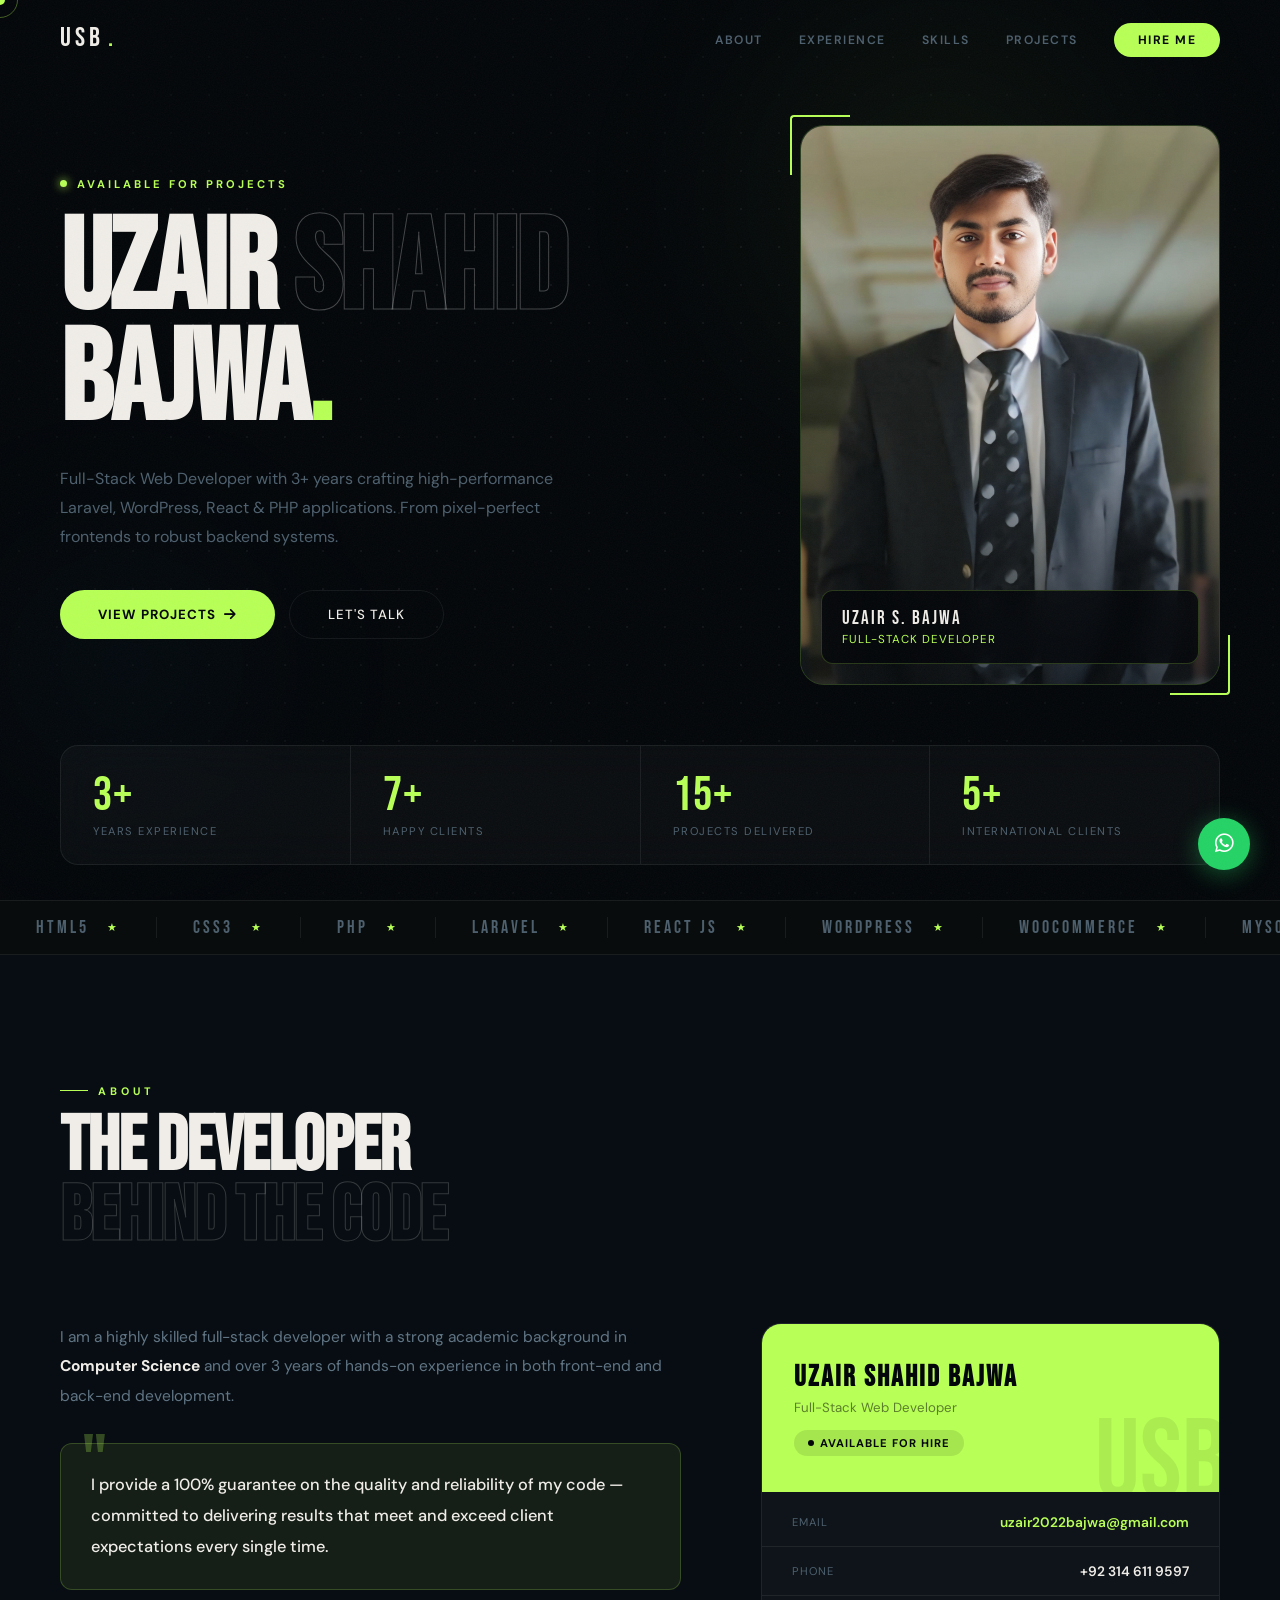
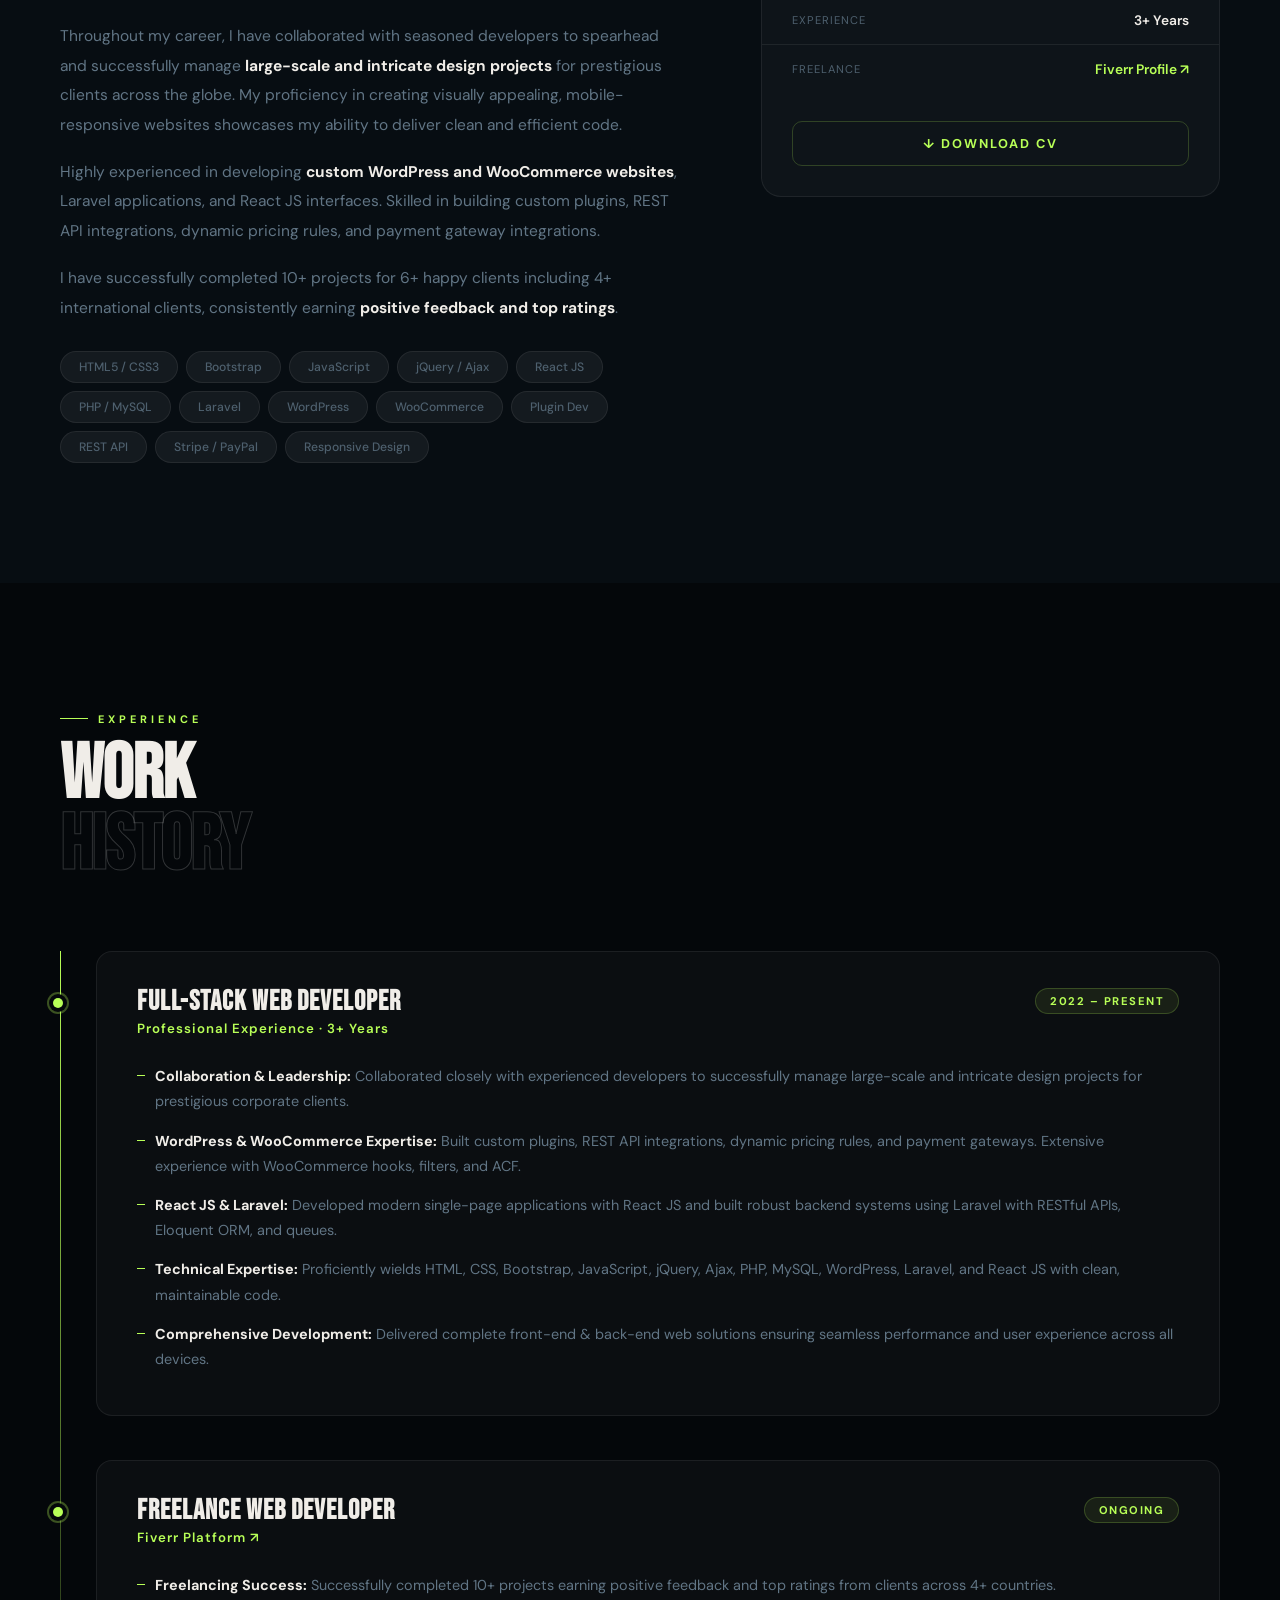
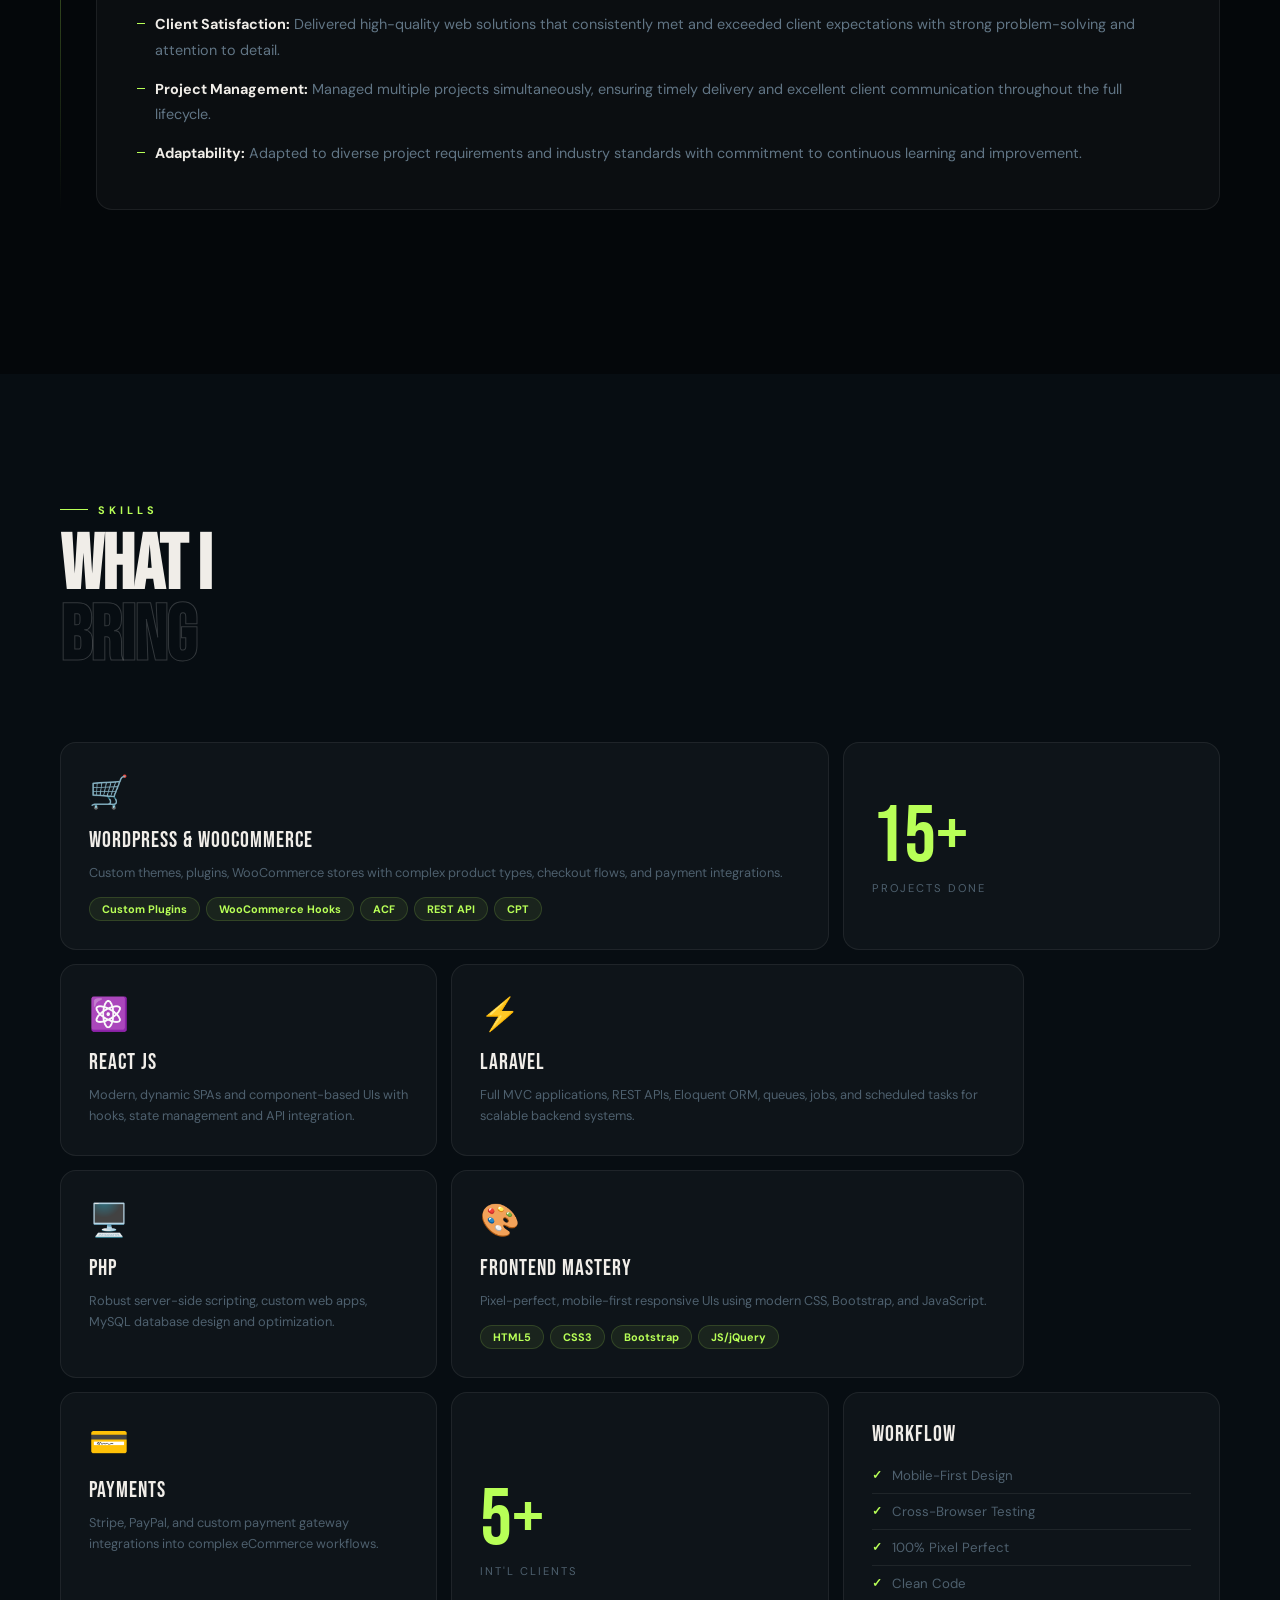
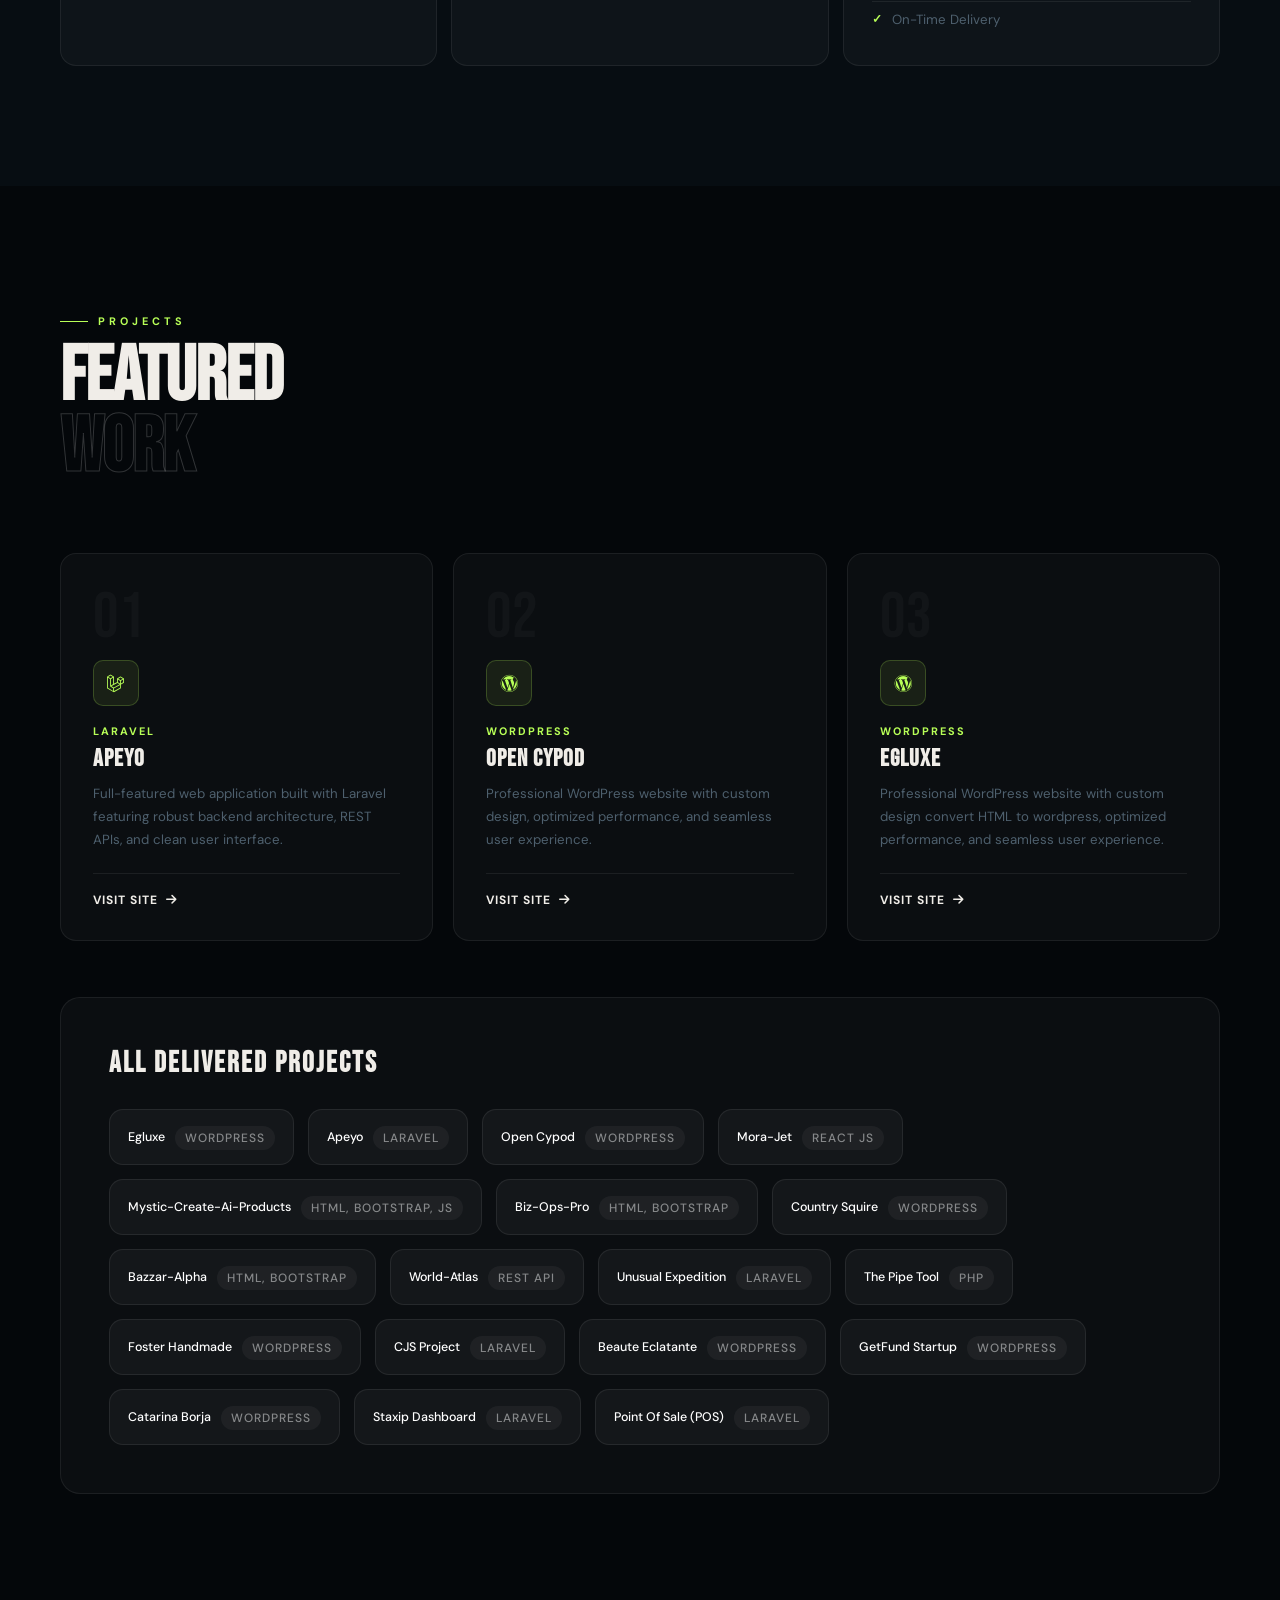
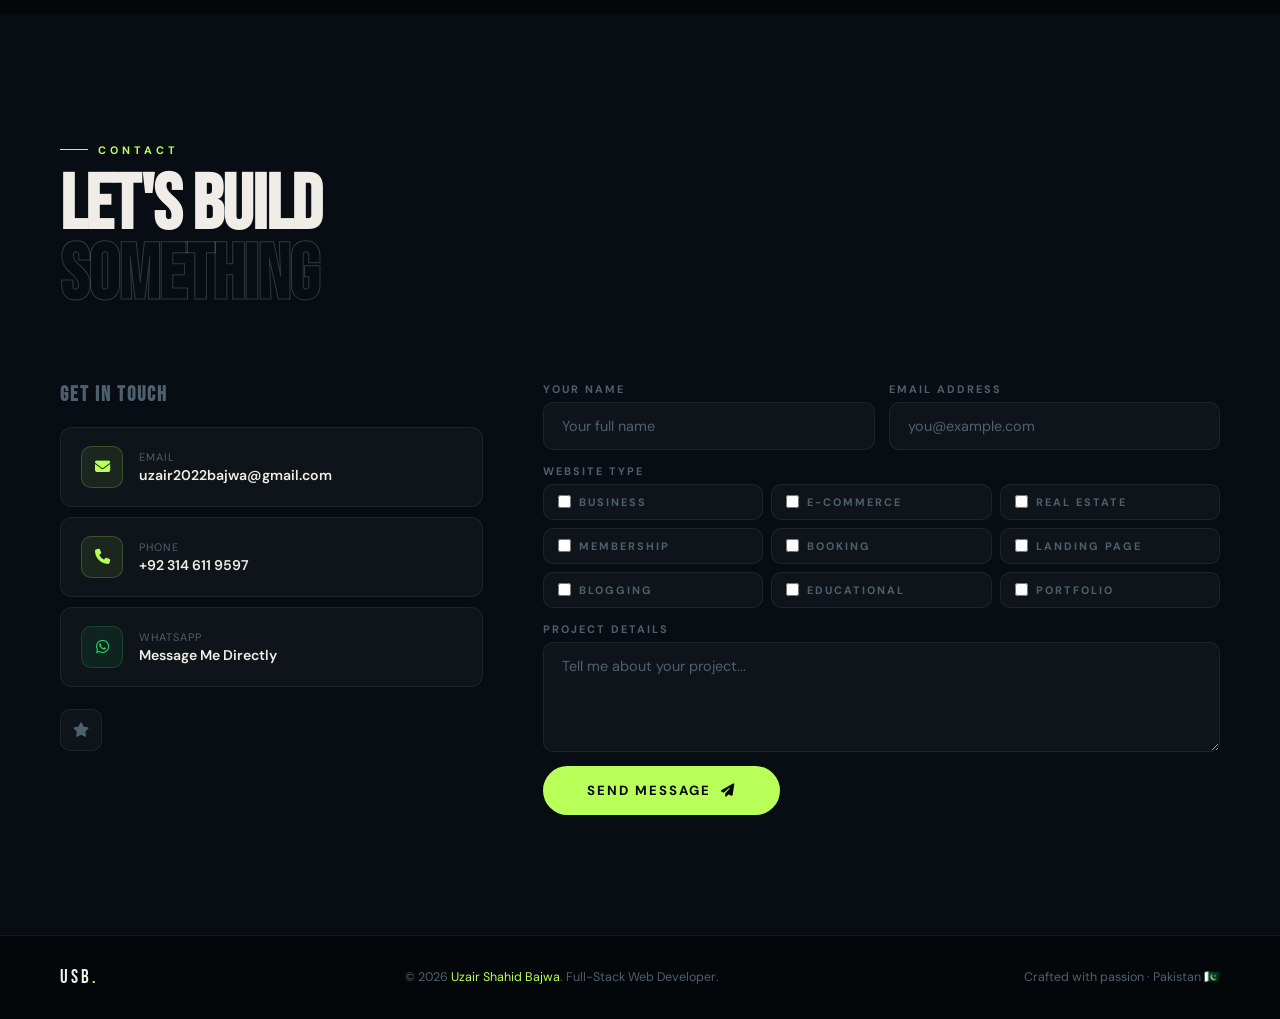
==== commit fe485c79: "Update index.html" ====
--- a/index.html
+++ b/index.html
@@ -9,6 +9,91 @@
 <link href="https://fonts.googleapis.com/css2?family=Bebas+Neue&family=DM+Sans:wght@300;400;500;600&display=swap" rel="stylesheet">
 <link rel="stylesheet" href="https://cdnjs.cloudflare.com/ajax/libs/font-awesome/6.4.0/css/all.min.css"/>
 <link rel="stylesheet" href="css/style.css">
+  <style>
+    .pl {
+  position: relative;
+  display: inline-flex;
+  align-items: center;
+  gap: 10px;
+  padding: 14px 18px;
+  border-radius: 14px;
+  text-decoration: none;
+  color: #fff;
+  background: rgba(255,255,255,0.04);
+  border: 1px solid rgba(255,255,255,0.08);
+  transition: 0.3s ease;
+  overflow: visible;
+}
+
+.pl span {
+  font-size: 12px;
+  padding: 4px 10px;
+  border-radius: 20px;
+  background: rgba(255,255,255,0.08);
+  color: rgba(255,255,255,0.8);
+}
+
+.pl:hover {
+  transform: translateY(-4px);
+  background: rgba(255,255,255,0.07);
+  border-color: rgba(180,255,80,0.35);
+}
+
+.pl-pop {
+  position: absolute;
+  left: 50%;
+  bottom: calc(100% + 12px);
+  transform: translateX(-50%) translateY(10px);
+  width: 260px;
+  padding: 12px 14px;
+  border-radius: 12px;
+  background: #111;
+  color: #ddd;
+  font-size: 13px;
+  line-height: 1.5;
+  box-shadow: 0 12px 30px rgba(0,0,0,0.35);
+  border: 1px solid rgba(255,255,255,0.08);
+  opacity: 0;
+  visibility: hidden;
+  pointer-events: none;
+  transition: 0.25s ease;
+  z-index: 50;
+}
+
+.pl-pop::after {
+  content: "";
+  position: absolute;
+  left: 50%;
+  top: 100%;
+  transform: translateX(-50%);
+  border-width: 8px;
+  border-style: solid;
+  border-color: #111 transparent transparent transparent;
+}
+
+.pl:hover .pl-pop {
+  opacity: 1;
+  visibility: visible;
+  transform: translateX(-50%) translateY(0);
+}
+@media (max-width: 768px) {
+  .pl-pop {
+    left: 0;
+    bottom: auto;
+    top: calc(100% + 10px);
+    transform: translateX(0) translateY(10px);
+    width: 100%;
+  }
+
+  .pl-pop::after {
+    display: none;
+  }
+
+  .pl:hover .pl-pop {
+    transform: translateX(0) translateY(0);
+  }
+}
+  </style>
 </head>
 
 <body>
--- a/css/style.css
+++ b/css/style.css
@@ -563,6 +563,12 @@
   box-shadow:0 4px 24px rgba(37,211,102,0.4);z-index:999;transition:all 0.3s;
 }
 .wa:hover{transform:scale(1.15);box-shadow:0 8px 32px rgba(37,211,102,0.55)}
+.port-links {
+  display: flex;
+  flex-wrap: wrap;
+  gap: 14px;
+}
+
 
 /* ── RESPONSIVE ── */
 @media(max-width:1100px){
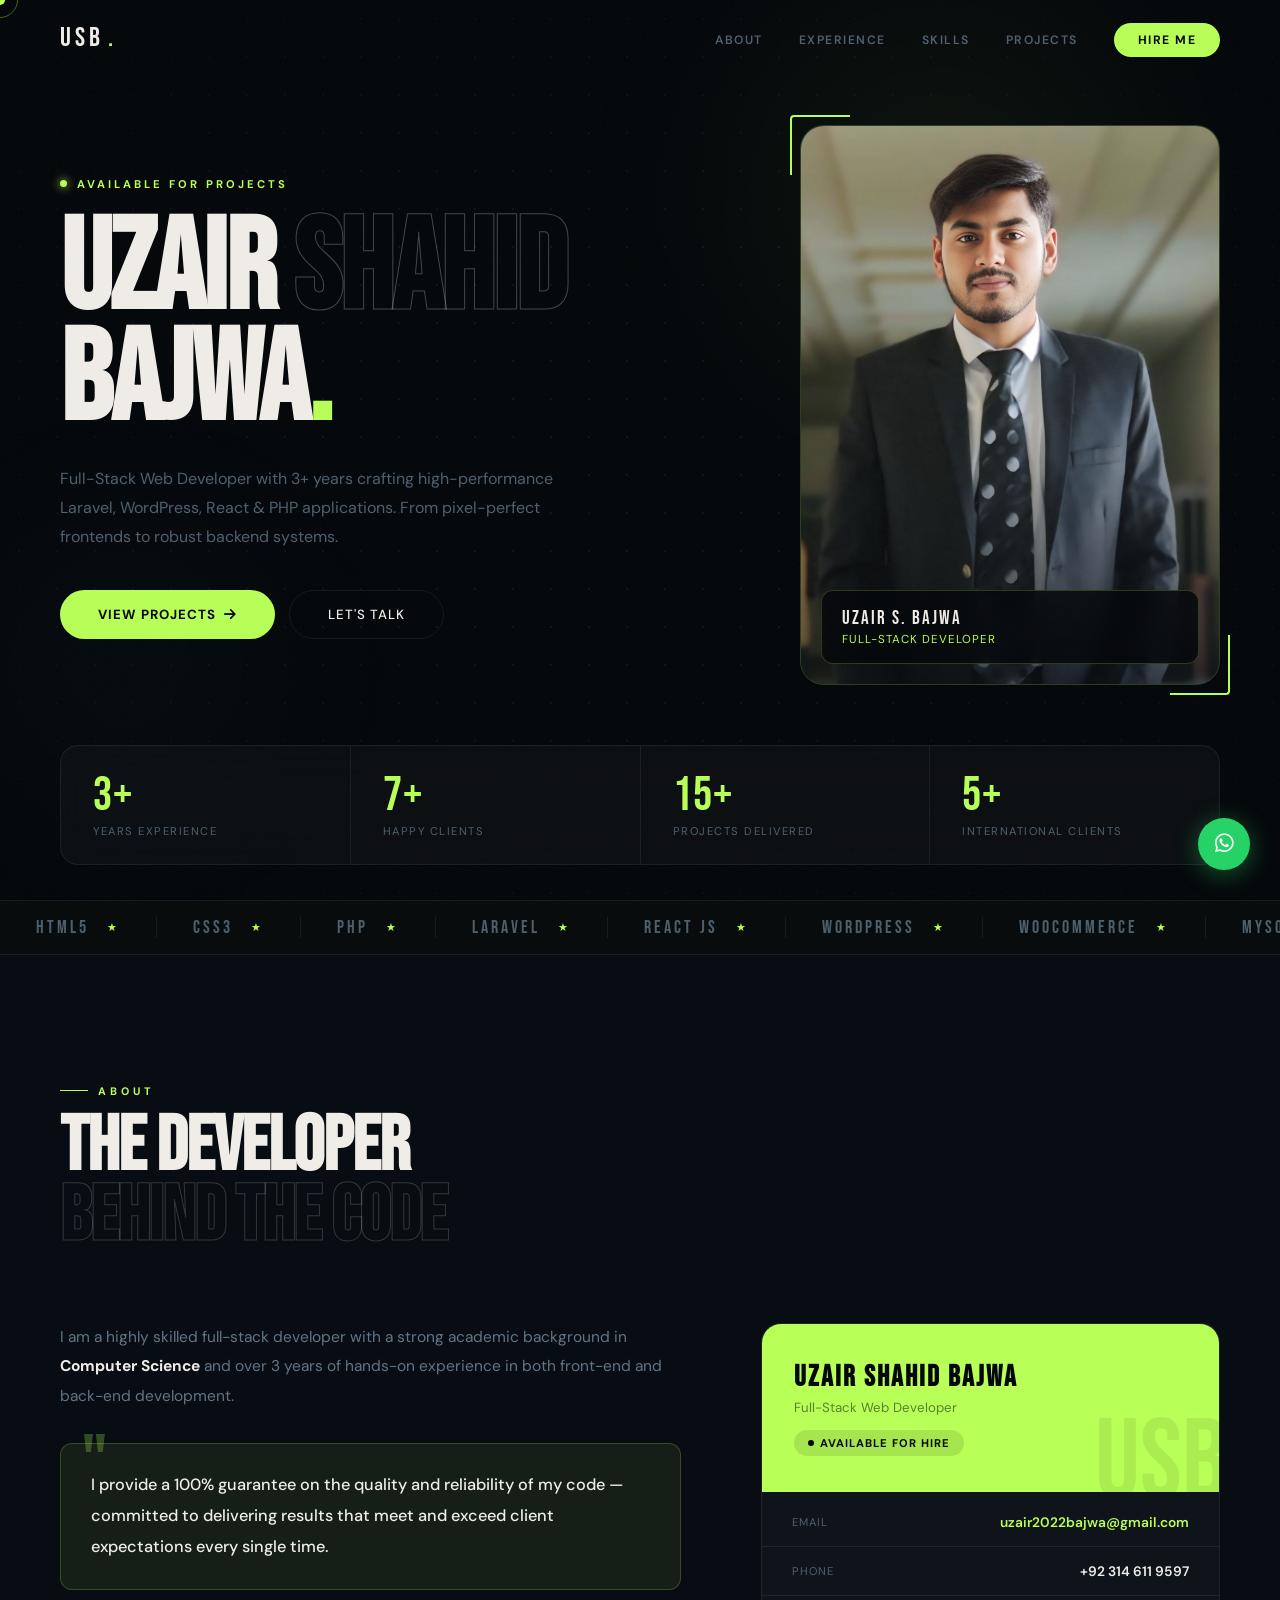
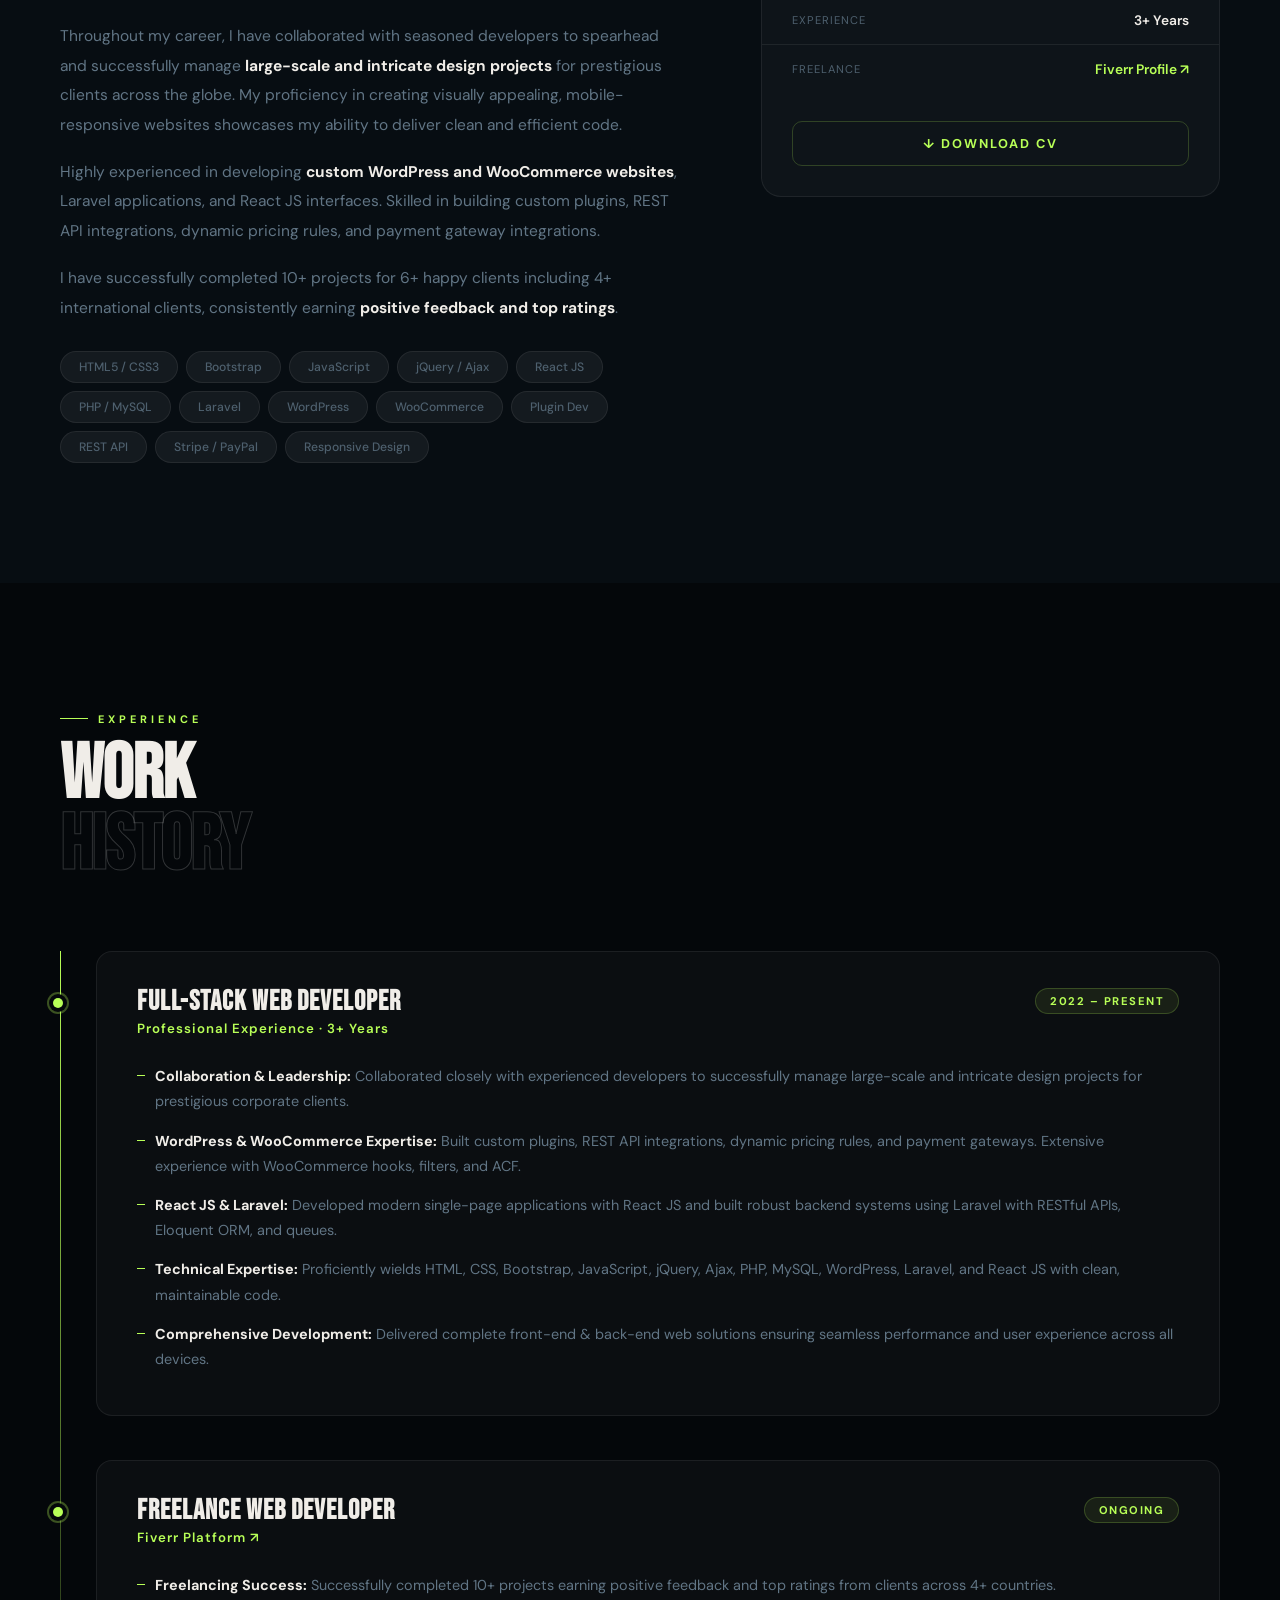
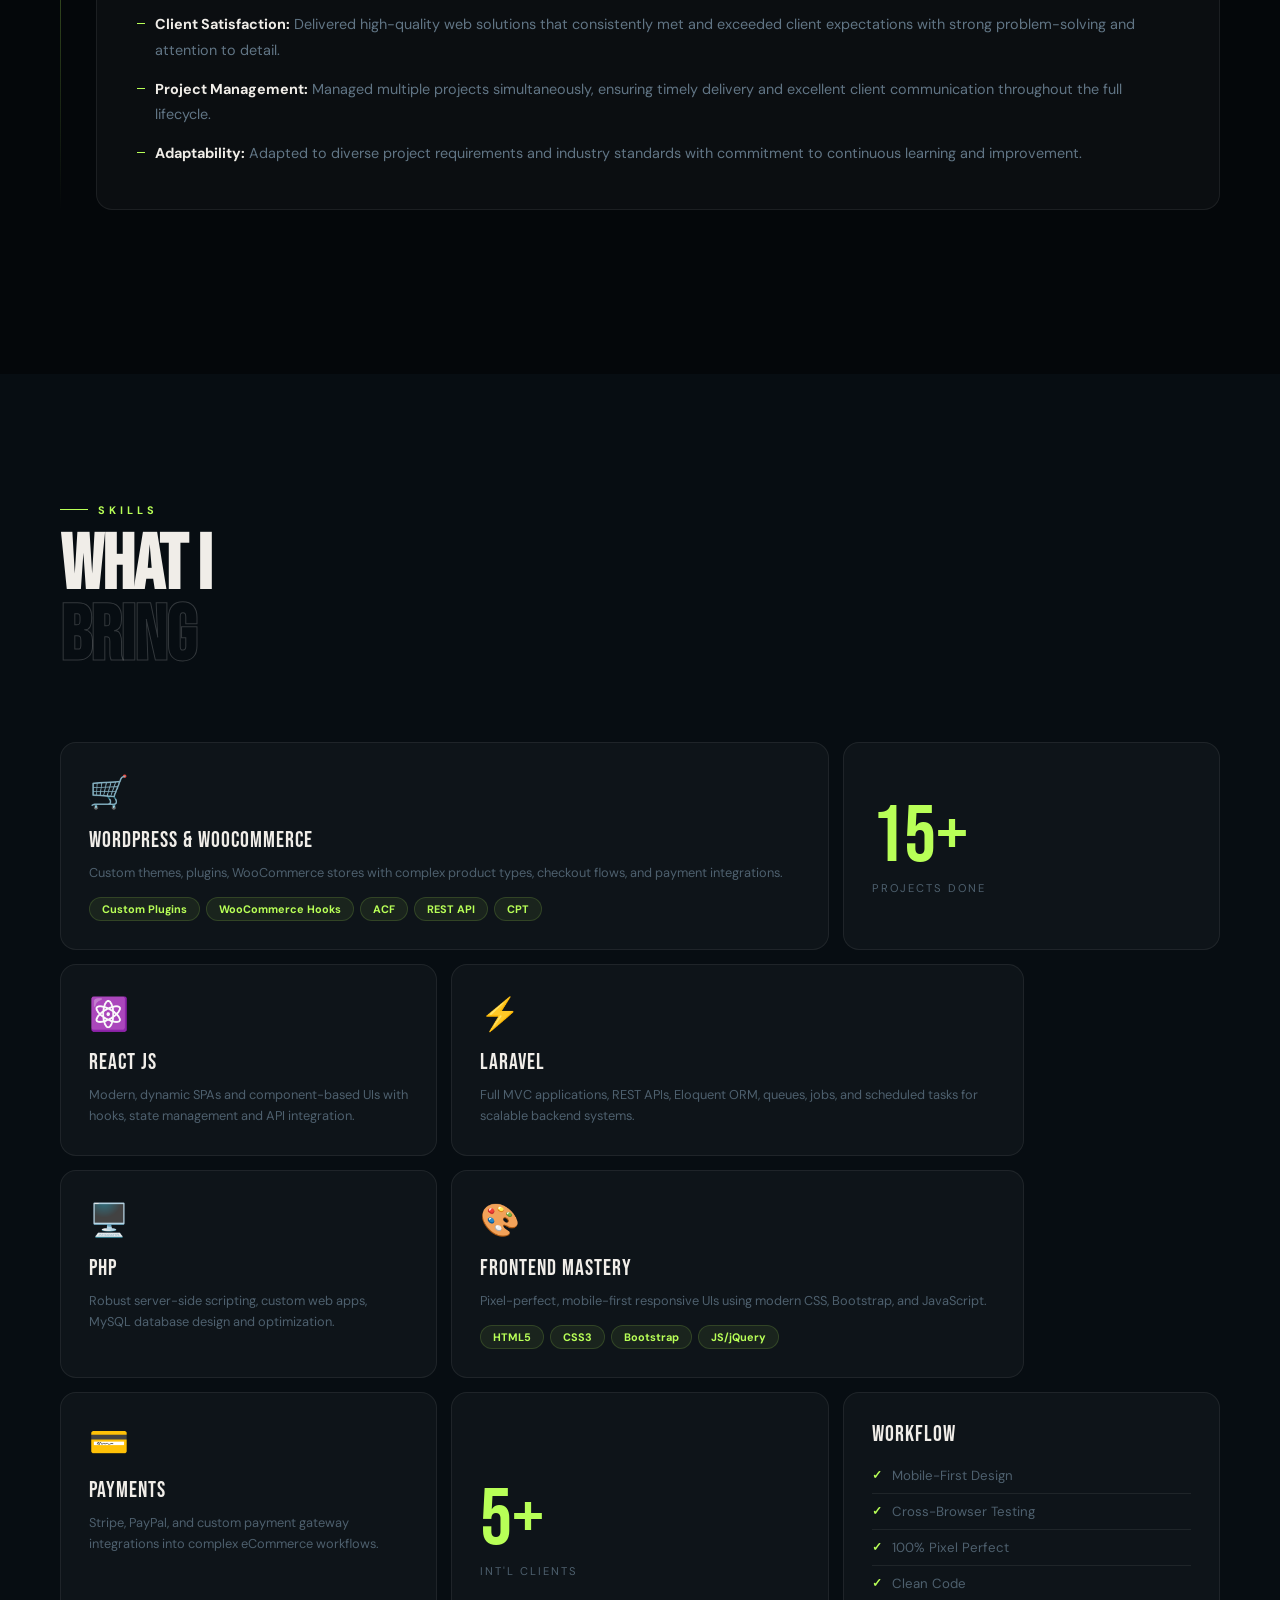
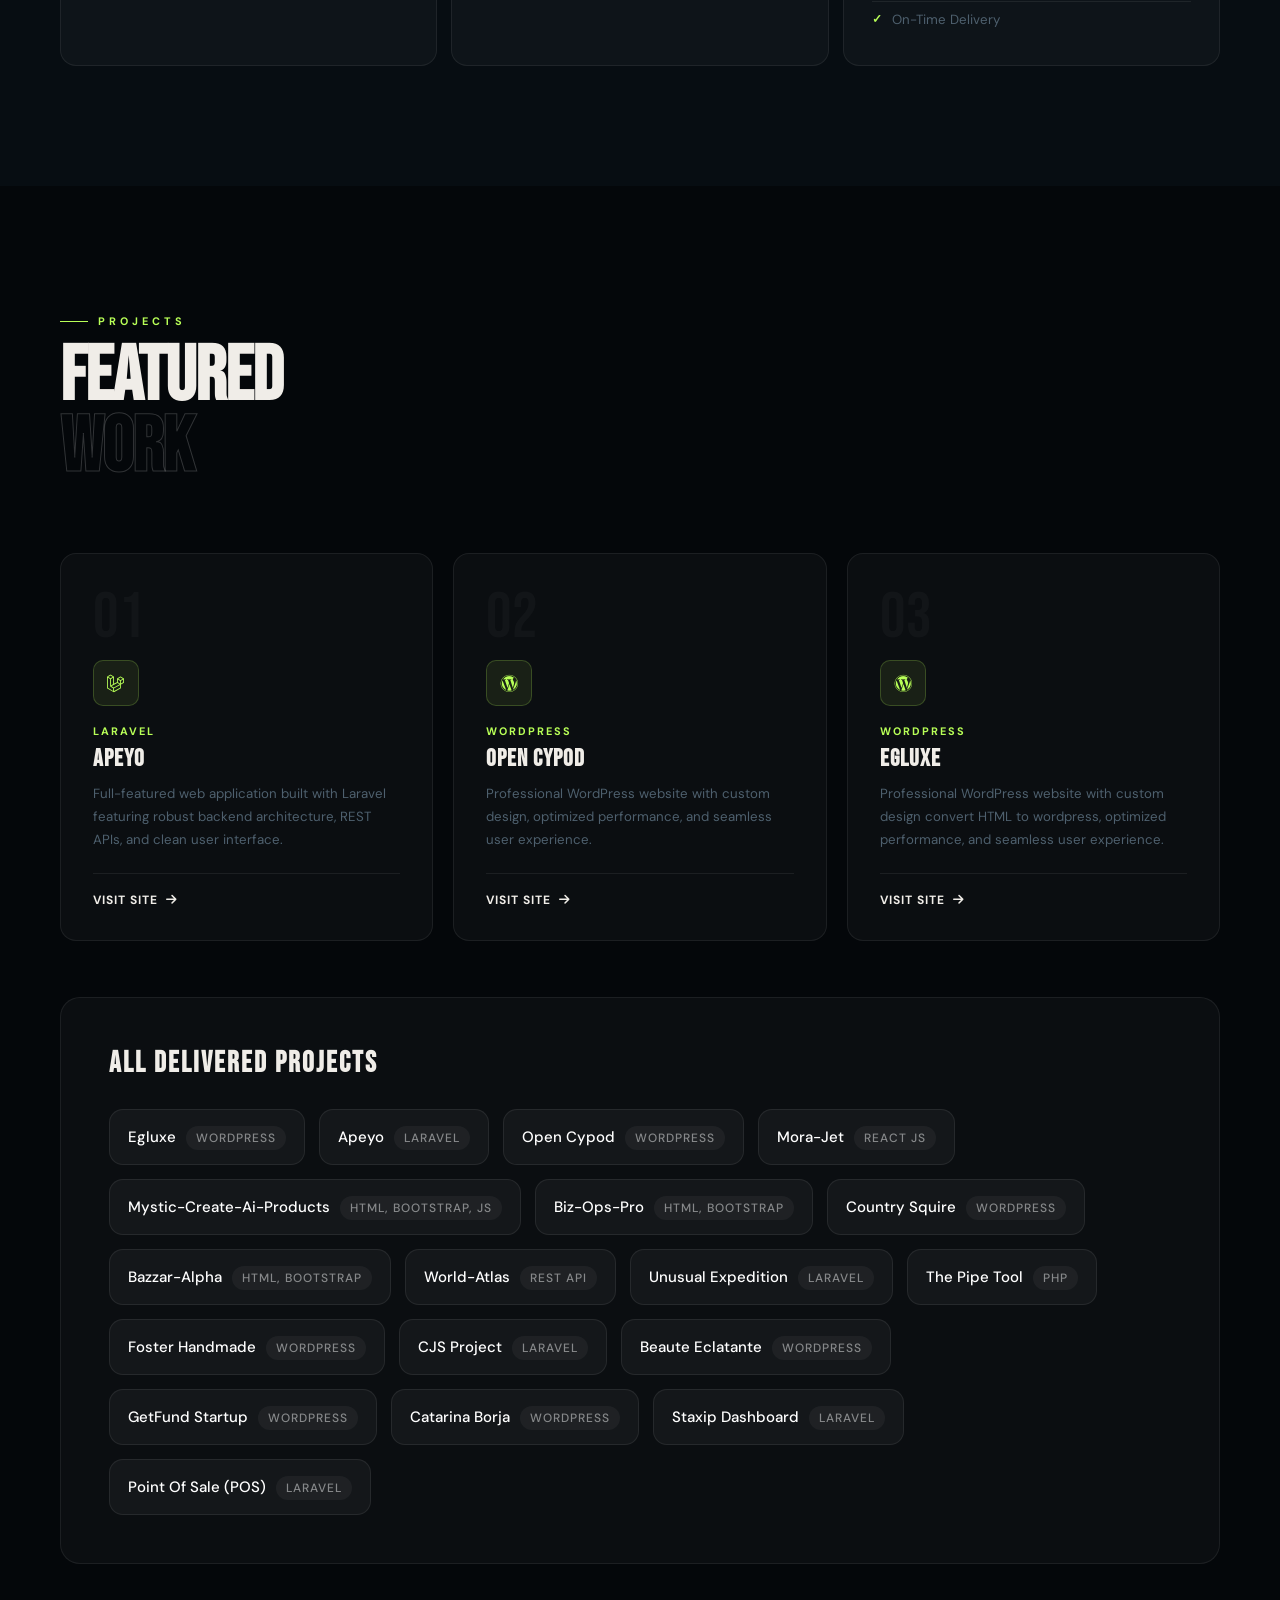
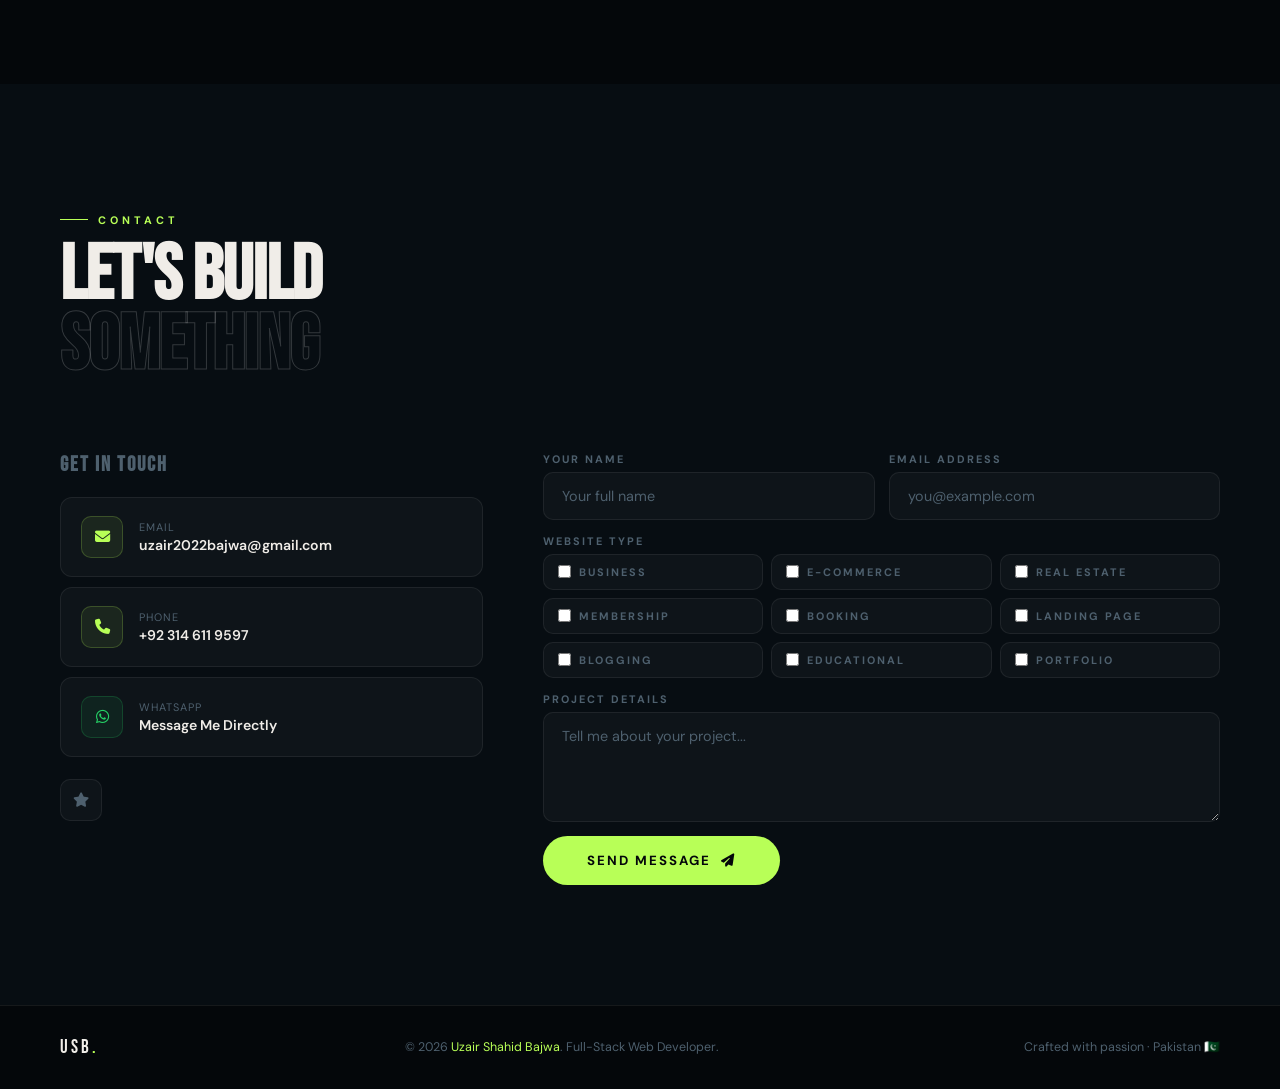
==== commit 9e227bda: "Update index.html" ====
--- a/index.html
+++ b/index.html
@@ -10,88 +10,125 @@
 <link rel="stylesheet" href="https://cdnjs.cloudflare.com/ajax/libs/font-awesome/6.4.0/css/all.min.css"/>
 <link rel="stylesheet" href="css/style.css">
   <style>
-    .pl {
-  position: relative;
-  display: inline-flex;
-  align-items: center;
-  gap: 10px;
-  padding: 14px 18px;
-  border-radius: 14px;
-  text-decoration: none;
-  color: #fff;
-  background: rgba(255,255,255,0.04);
-  border: 1px solid rgba(255,255,255,0.08);
-  transition: 0.3s ease;
-  overflow: visible;
-}
-
-.pl span {
-  font-size: 12px;
-  padding: 4px 10px;
-  border-radius: 20px;
-  background: rgba(255,255,255,0.08);
-  color: rgba(255,255,255,0.8);
-}
-
-.pl:hover {
-  transform: translateY(-4px);
-  background: rgba(255,255,255,0.07);
-  border-color: rgba(180,255,80,0.35);
-}
-
-.pl-pop {
-  position: absolute;
-  left: 50%;
-  bottom: calc(100% + 12px);
-  transform: translateX(-50%) translateY(10px);
-  width: 260px;
-  padding: 12px 14px;
-  border-radius: 12px;
-  background: #111;
-  color: #ddd;
-  font-size: 13px;
-  line-height: 1.5;
-  box-shadow: 0 12px 30px rgba(0,0,0,0.35);
-  border: 1px solid rgba(255,255,255,0.08);
-  opacity: 0;
-  visibility: hidden;
-  pointer-events: none;
-  transition: 0.25s ease;
-  z-index: 50;
-}
-
-.pl-pop::after {
-  content: "";
-  position: absolute;
-  left: 50%;
-  top: 100%;
-  transform: translateX(-50%);
-  border-width: 8px;
-  border-style: solid;
-  border-color: #111 transparent transparent transparent;
-}
-
-.pl:hover .pl-pop {
-  opacity: 1;
-  visibility: visible;
-  transform: translateX(-50%) translateY(0);
-}
-@media (max-width: 768px) {
-  .pl-pop {
-    left: 0;
-    bottom: auto;
-    top: calc(100% + 10px);
-    transform: translateX(0) translateY(10px);
-    width: 100%;
+/* ===== PORTFOLIO PROJECT LINKS ===== */
+
+.port-links{
+  display:flex;
+  flex-wrap:wrap;
+  gap:14px;
+  margin-top:20px;
+}
+
+/* Project link card */
+.pl{
+  position:relative;
+  display:inline-flex;
+  align-items:center;
+  gap:10px;
+  padding:14px 18px;
+  border-radius:14px;
+  text-decoration:none;
+  color:#fff;
+  font-size:15px;
+  font-weight:500;
+  background:rgba(255,255,255,0.04);
+  border:1px solid rgba(255,255,255,0.08);
+  transition:all .3s ease;
+}
+
+/* Tech label */
+.pl span{
+  font-size:12px;
+  padding:4px 10px;
+  border-radius:20px;
+  background:rgba(255,255,255,0.08);
+  color:rgba(255,255,255,0.8);
+}
+
+/* Hover card animation */
+.pl:hover{
+  transform:translateY(-4px);
+  background:rgba(255,255,255,0.07);
+  border-color:rgba(180,255,80,0.35);
+  box-shadow:0 10px 30px rgba(0,0,0,0.3);
+}
+
+/* ===== POPOVER TOOLTIP ===== */
+
+.pl-pop{
+  position:absolute;
+  left:50%;
+  bottom:120%;
+  transform:translateX(-50%) translateY(10px);
+
+  width:260px;
+  padding:12px 14px;
+
+  border-radius:12px;
+  background:#111;
+  color:#ddd;
+  font-size:13px;
+  line-height:1.5;
+
+  border:1px solid rgba(255,255,255,0.08);
+  box-shadow:0 12px 30px rgba(0,0,0,0.35);
+
+  opacity:0;
+  visibility:hidden;
+  pointer-events:none;
+
+  transition:all .25s ease;
+  z-index:50;
+}
+
+/* Arrow */
+.pl-pop::after{
+  content:"";
+  position:absolute;
+  left:50%;
+  top:100%;
+  transform:translateX(-50%);
+  border-width:8px;
+  border-style:solid;
+  border-color:#111 transparent transparent transparent;
+}
+
+/* SHOW ON HOVER */
+.pl:hover .pl-pop{
+  opacity:1;
+  visibility:visible;
+  transform:translateX(-50%) translateY(0);
+}
+
+/* ===== MOBILE FIX ===== */
+
+@media(max-width:768px){
+
+  .port-links{
+    flex-direction:column;
   }
 
-  .pl-pop::after {
-    display: none;
+  .pl{
+    width:100%;
+    justify-content:space-between;
   }
 
-  .pl:hover .pl-pop {
-    transform: translateX(0) translateY(0);
+  .pl-pop{
+    left:0;
+    bottom:auto;
+    top:110%;
+    transform:translateX(0) translateY(10px);
+    width:100%;
   }
+
+  .pl-pop::after{
+    display:none;
+  }
+
+  .pl:hover .pl-pop{
+    transform:translateX(0) translateY(0);
+  }
+
 }
   </style>
 </head>
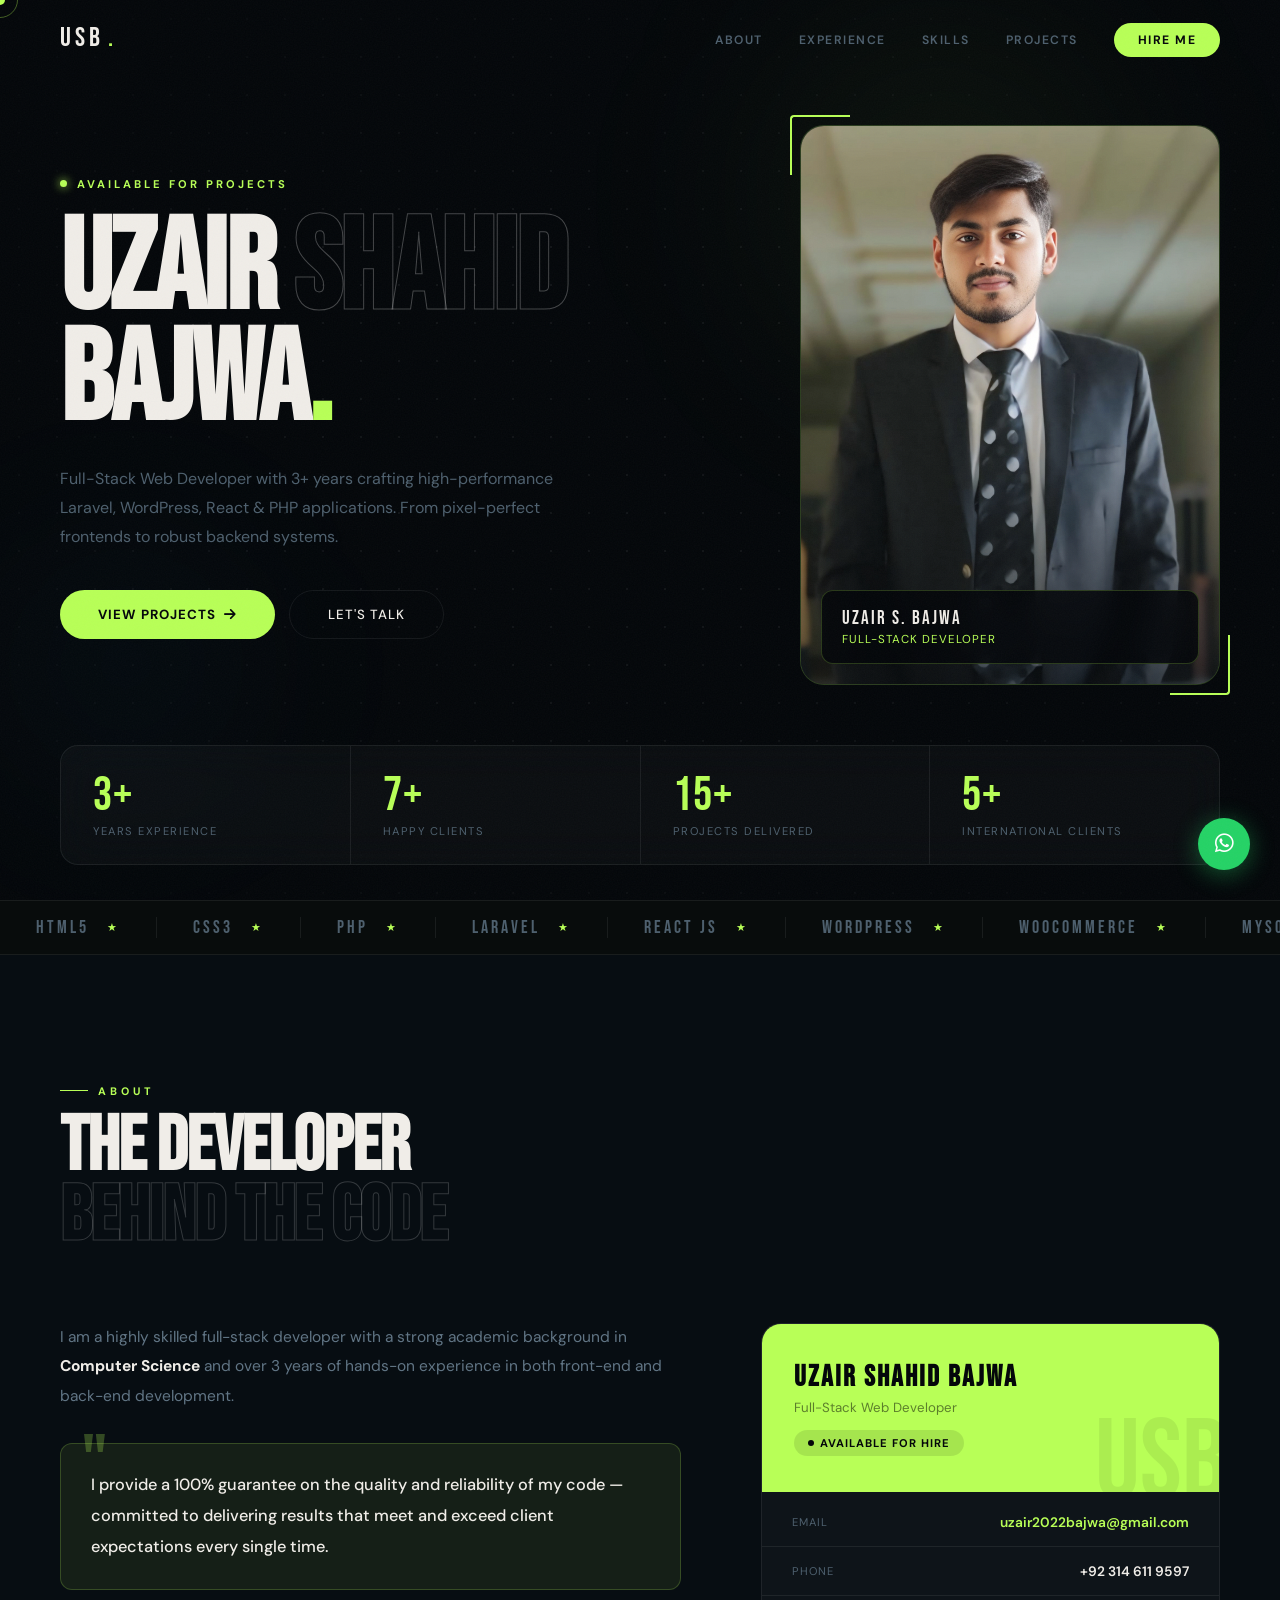
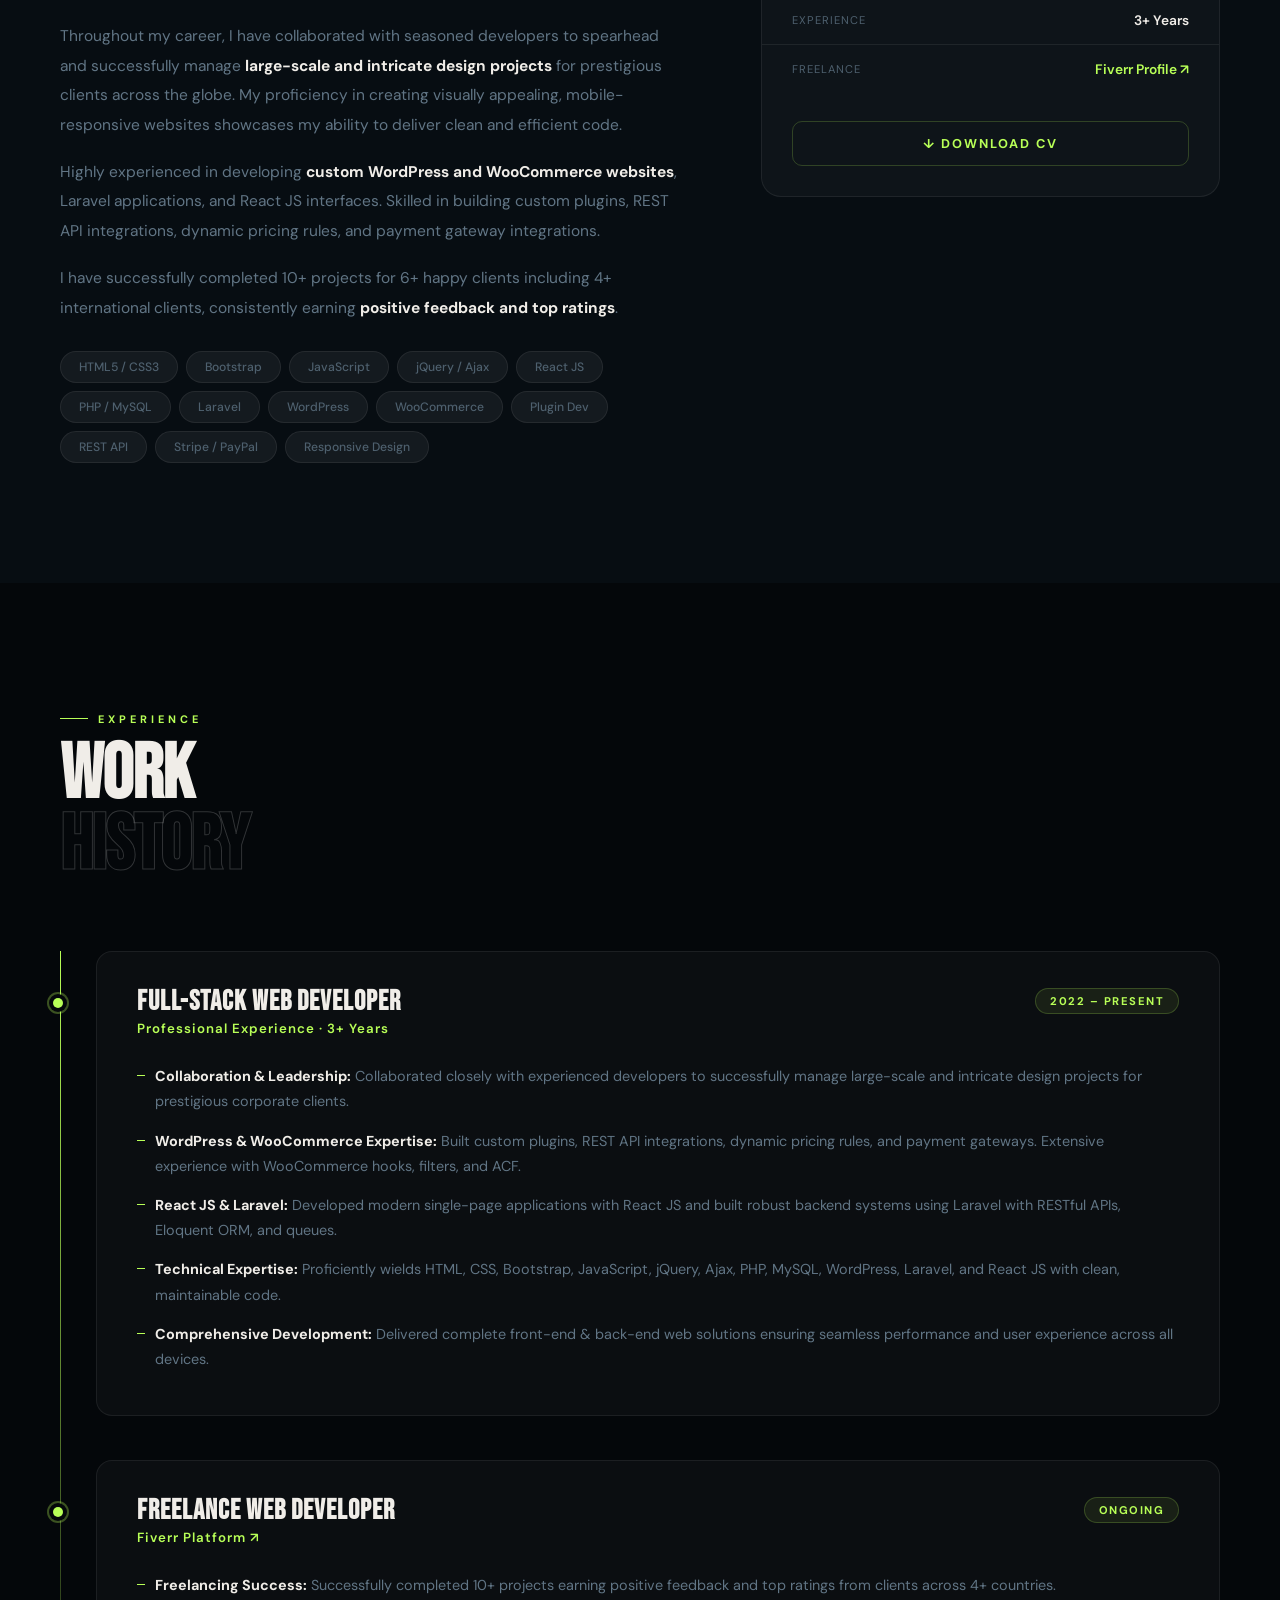
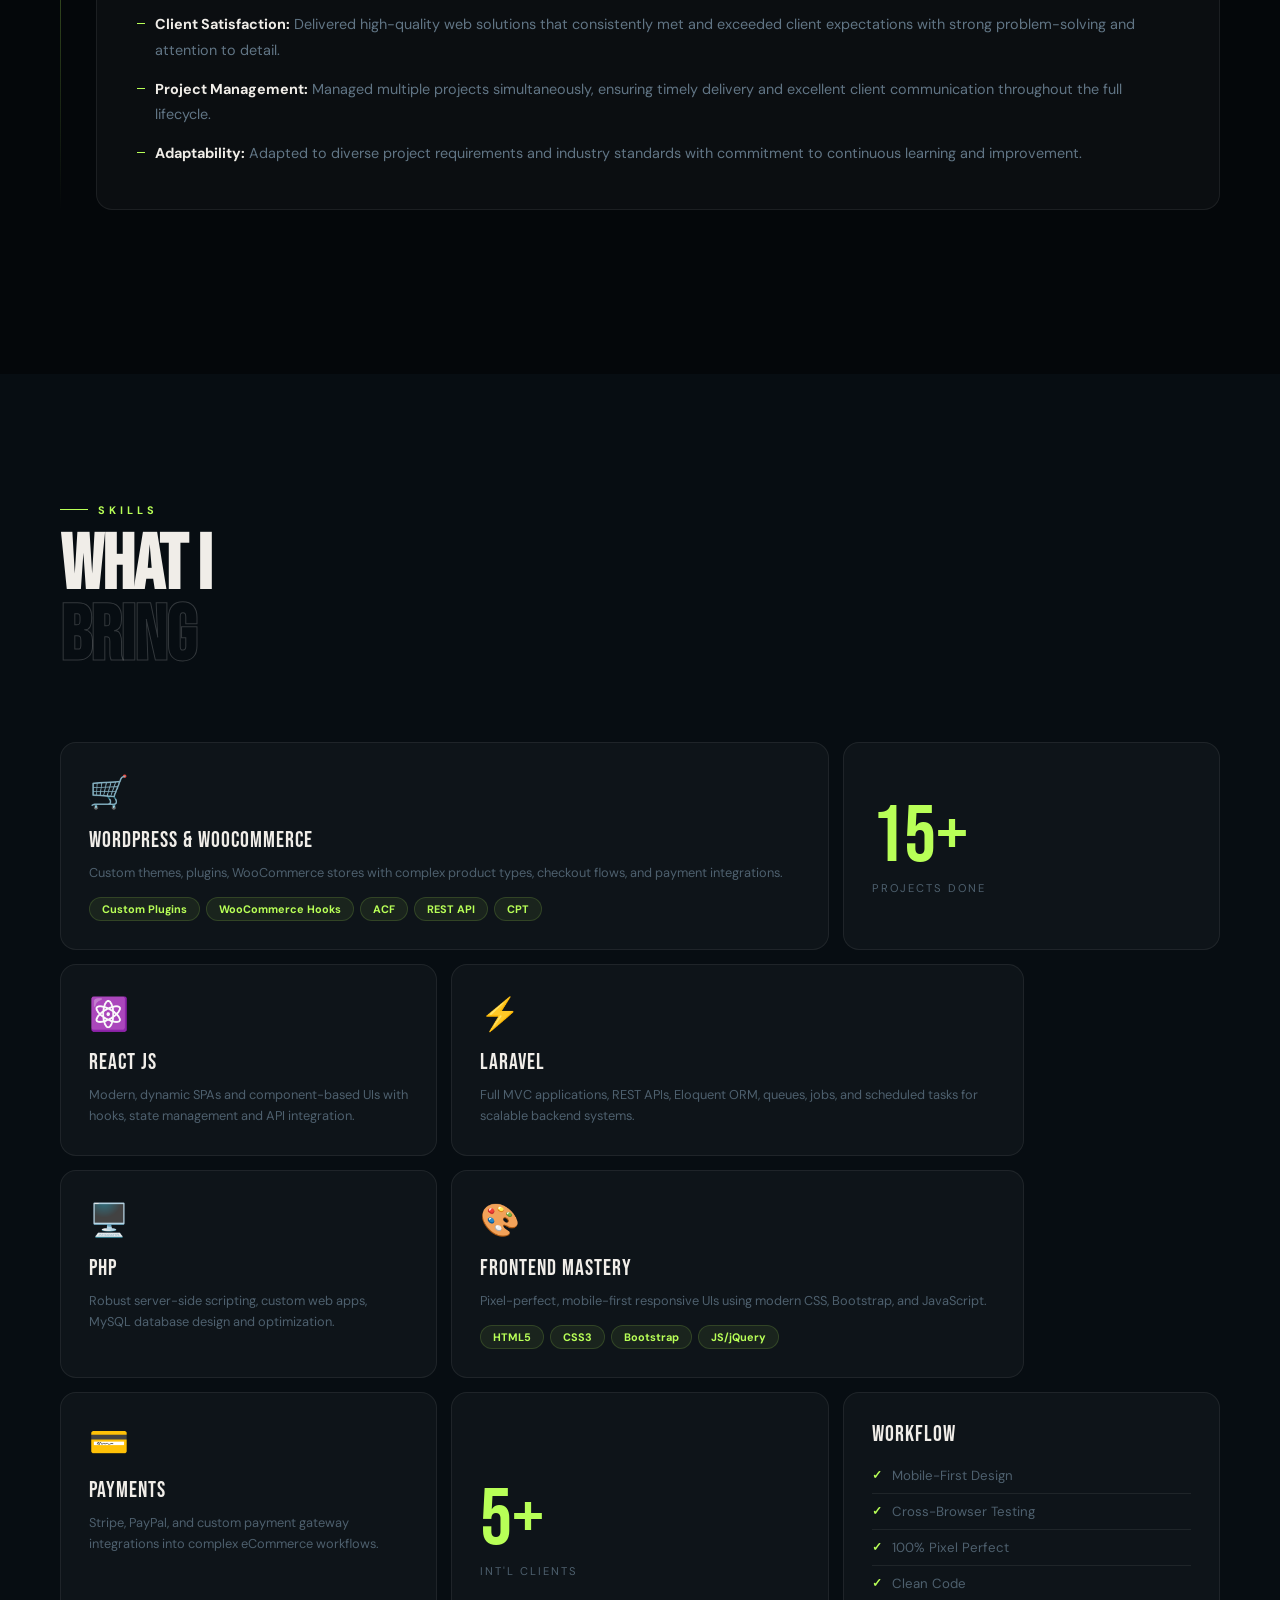
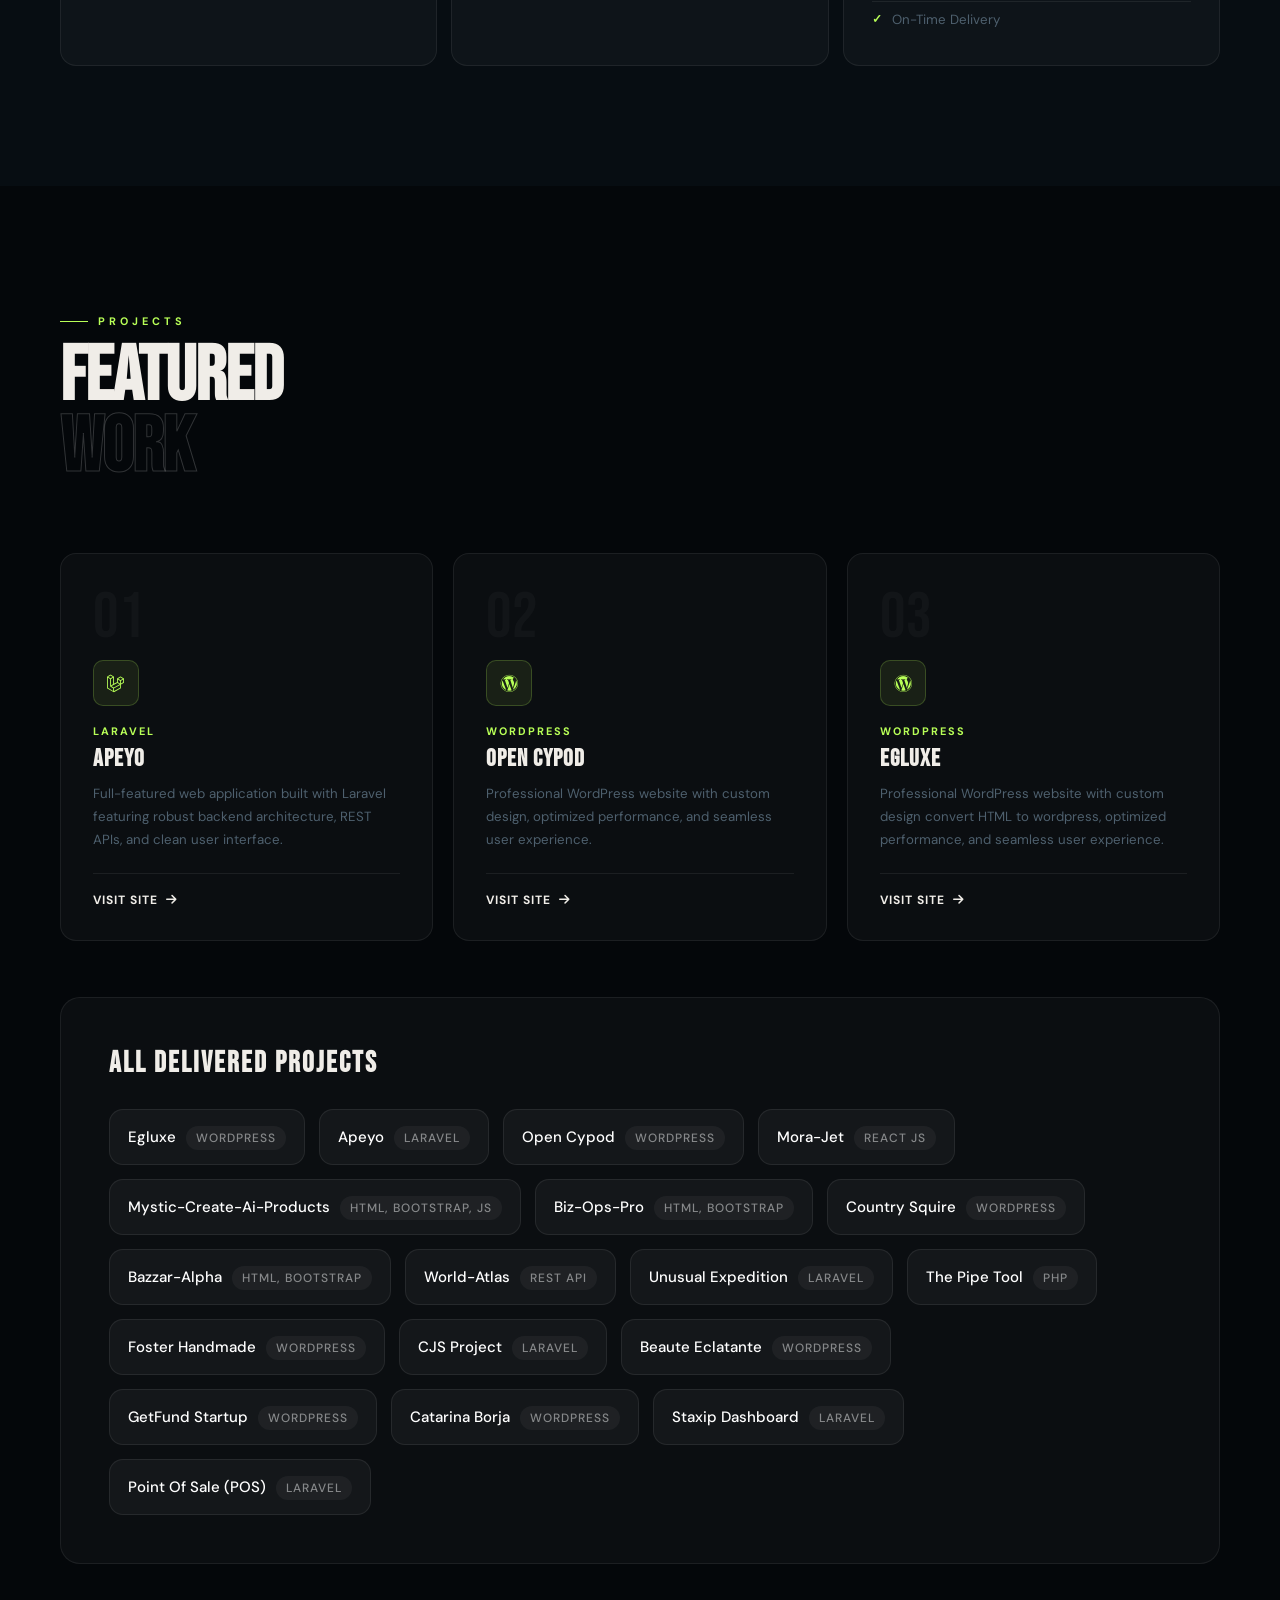
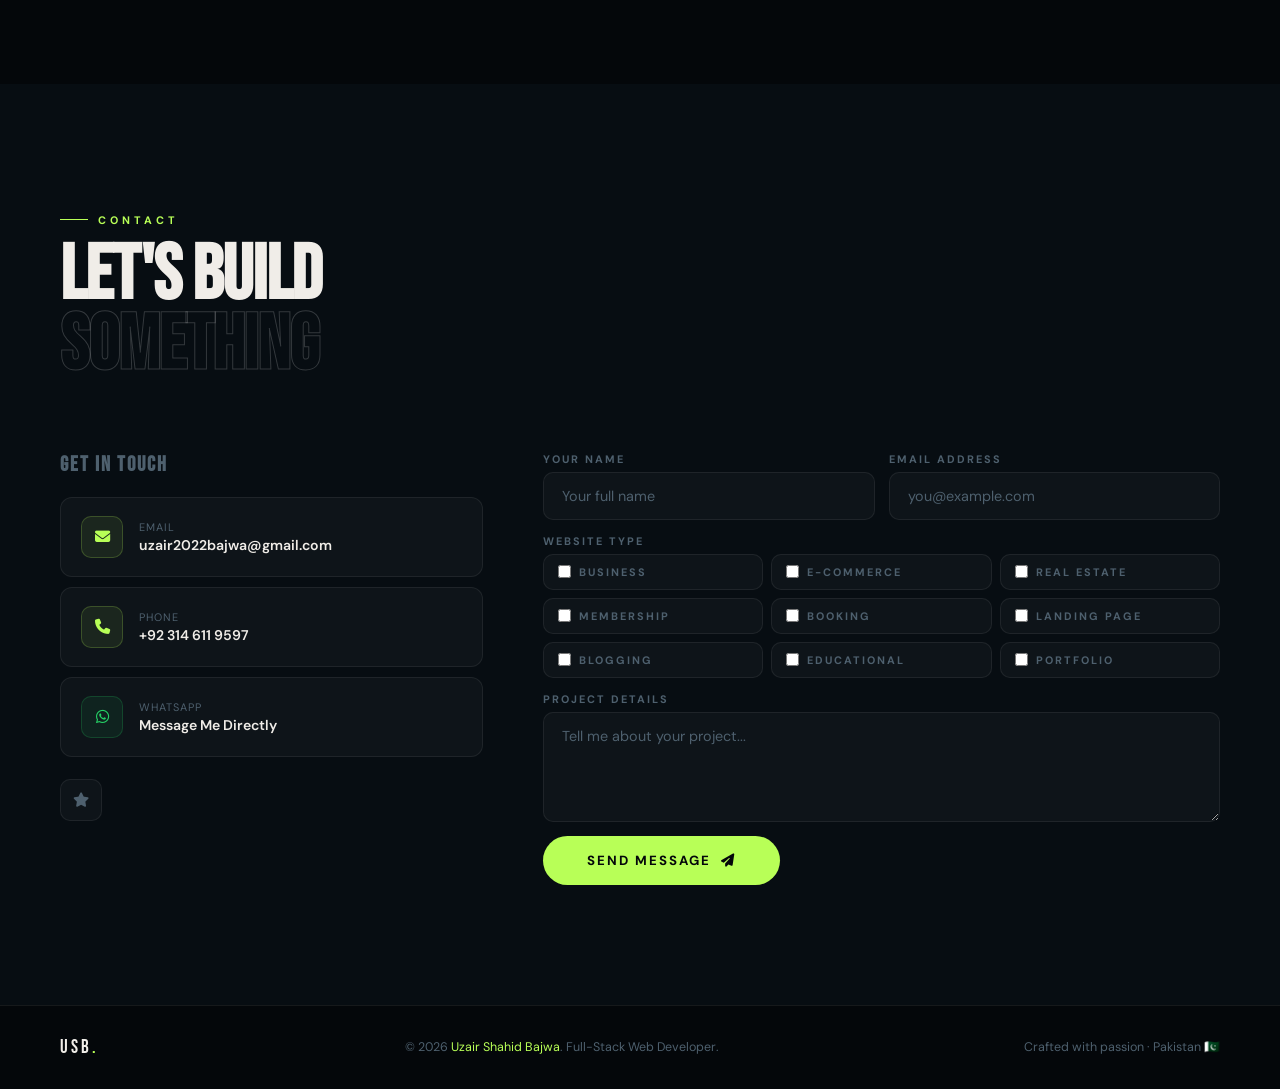
==== commit 6a4e3dc9: "Update index.html" ====
--- a/index.html
+++ b/index.html
@@ -107,6 +107,25 @@
   .port-links{
     flex-direction:column;
   }
+.pl-pop {
+    position: absolute;
+    left: 50%;
+    bottom: 120%;
+    transform: translateX(-50%) translateY(10px);
+    width: 260px;
+    padding: 12px 14px;
+    border-radius: 12px;
+    background: #ffffff  !important;
+    color: #000000 !important;
+    font-size: 15px !important;
+    line-height: 1.5;
+    opacity: 0;
+    visibility: hidden;
+ 
+    transition: all .25s ease;
+    z-index: 50;
+}
+
 
   .pl{
     width:100%;
--- a/css/style.css
+++ b/css/style.css
@@ -475,7 +475,9 @@
   display:block;padding:11px 16px;background:var(--bg);border:1px solid var(--border);
   border-radius:8px;color:var(--muted);text-decoration:none;
   font-size:0.78rem;font-weight:500;transition:all 0.25s;
-  white-space:nowrap;overflow:hidden;text-overflow:ellipsis;
+  /* white-space:nowrap;
+  overflow:hidden; */
+  text-overflow:ellipsis;
 }
 .pl span{
   display:block;font-size:0.65rem;color:var(--muted);opacity:0.6;
